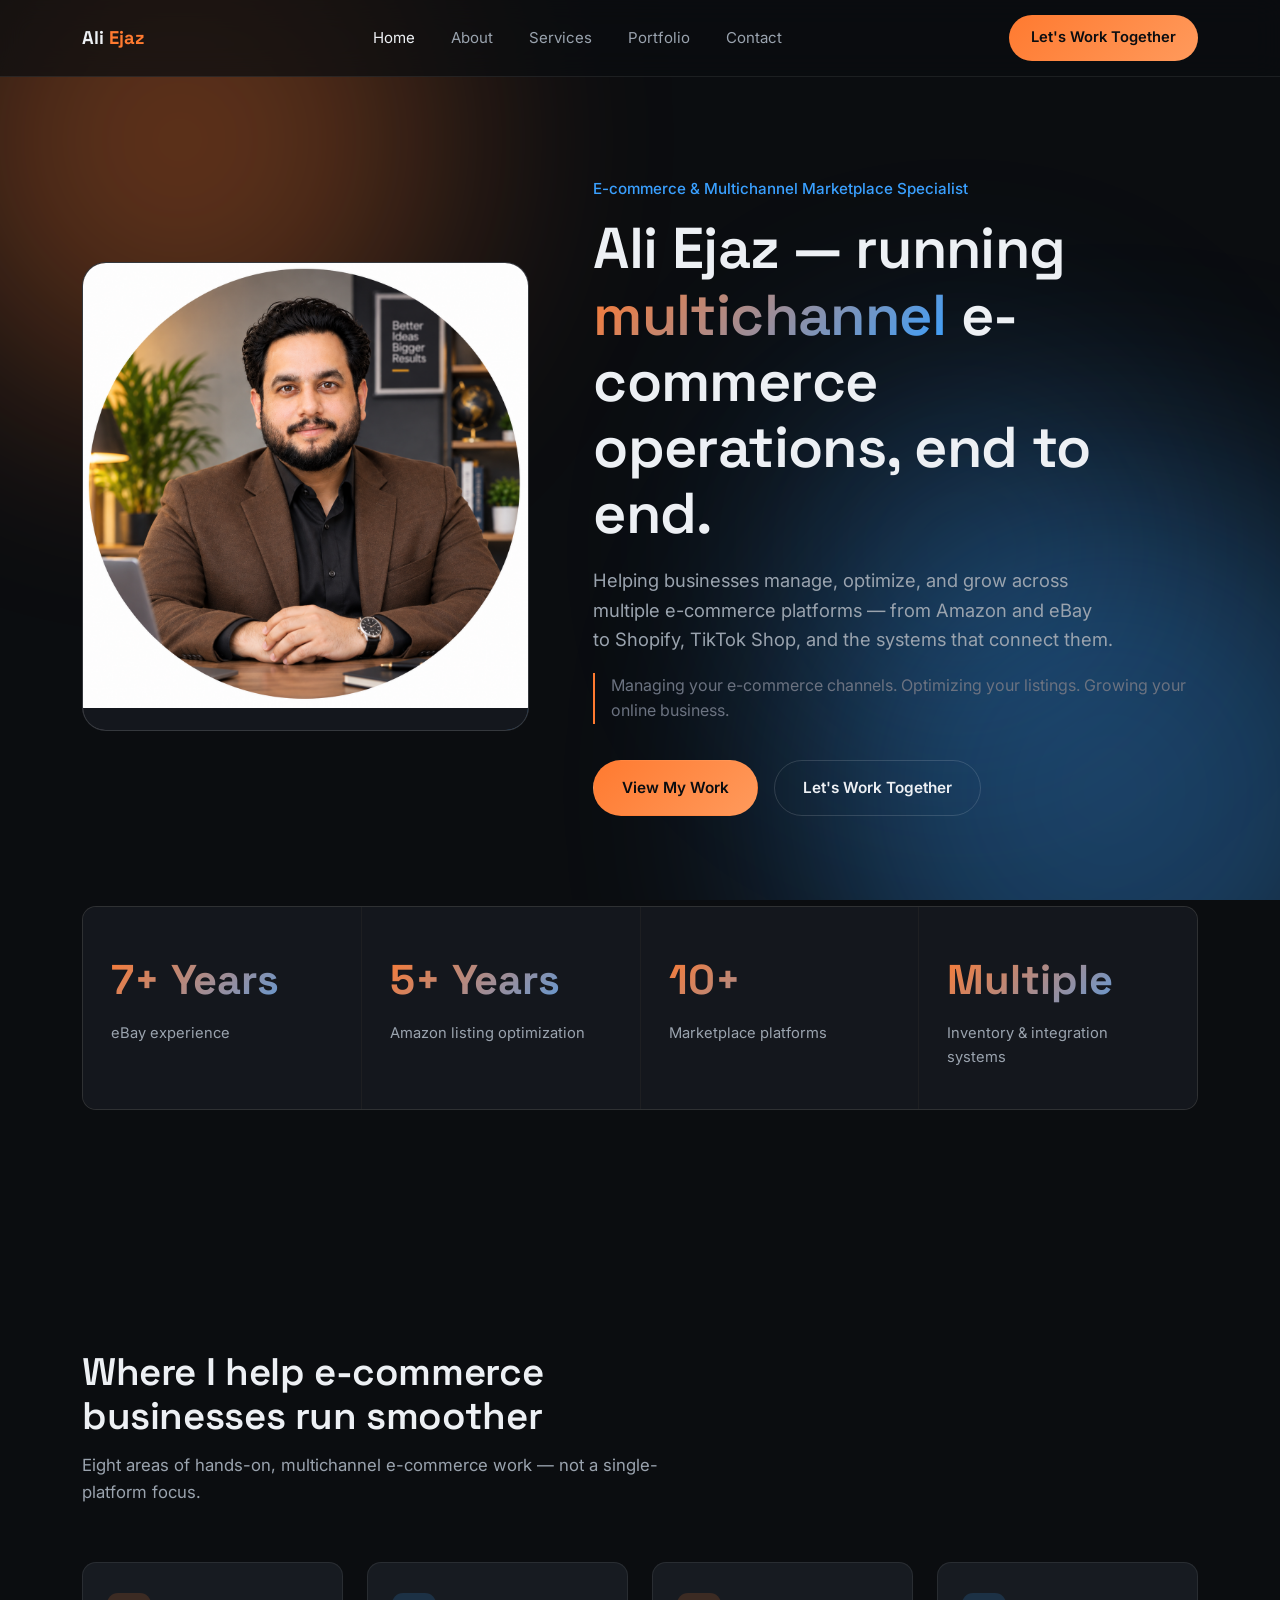
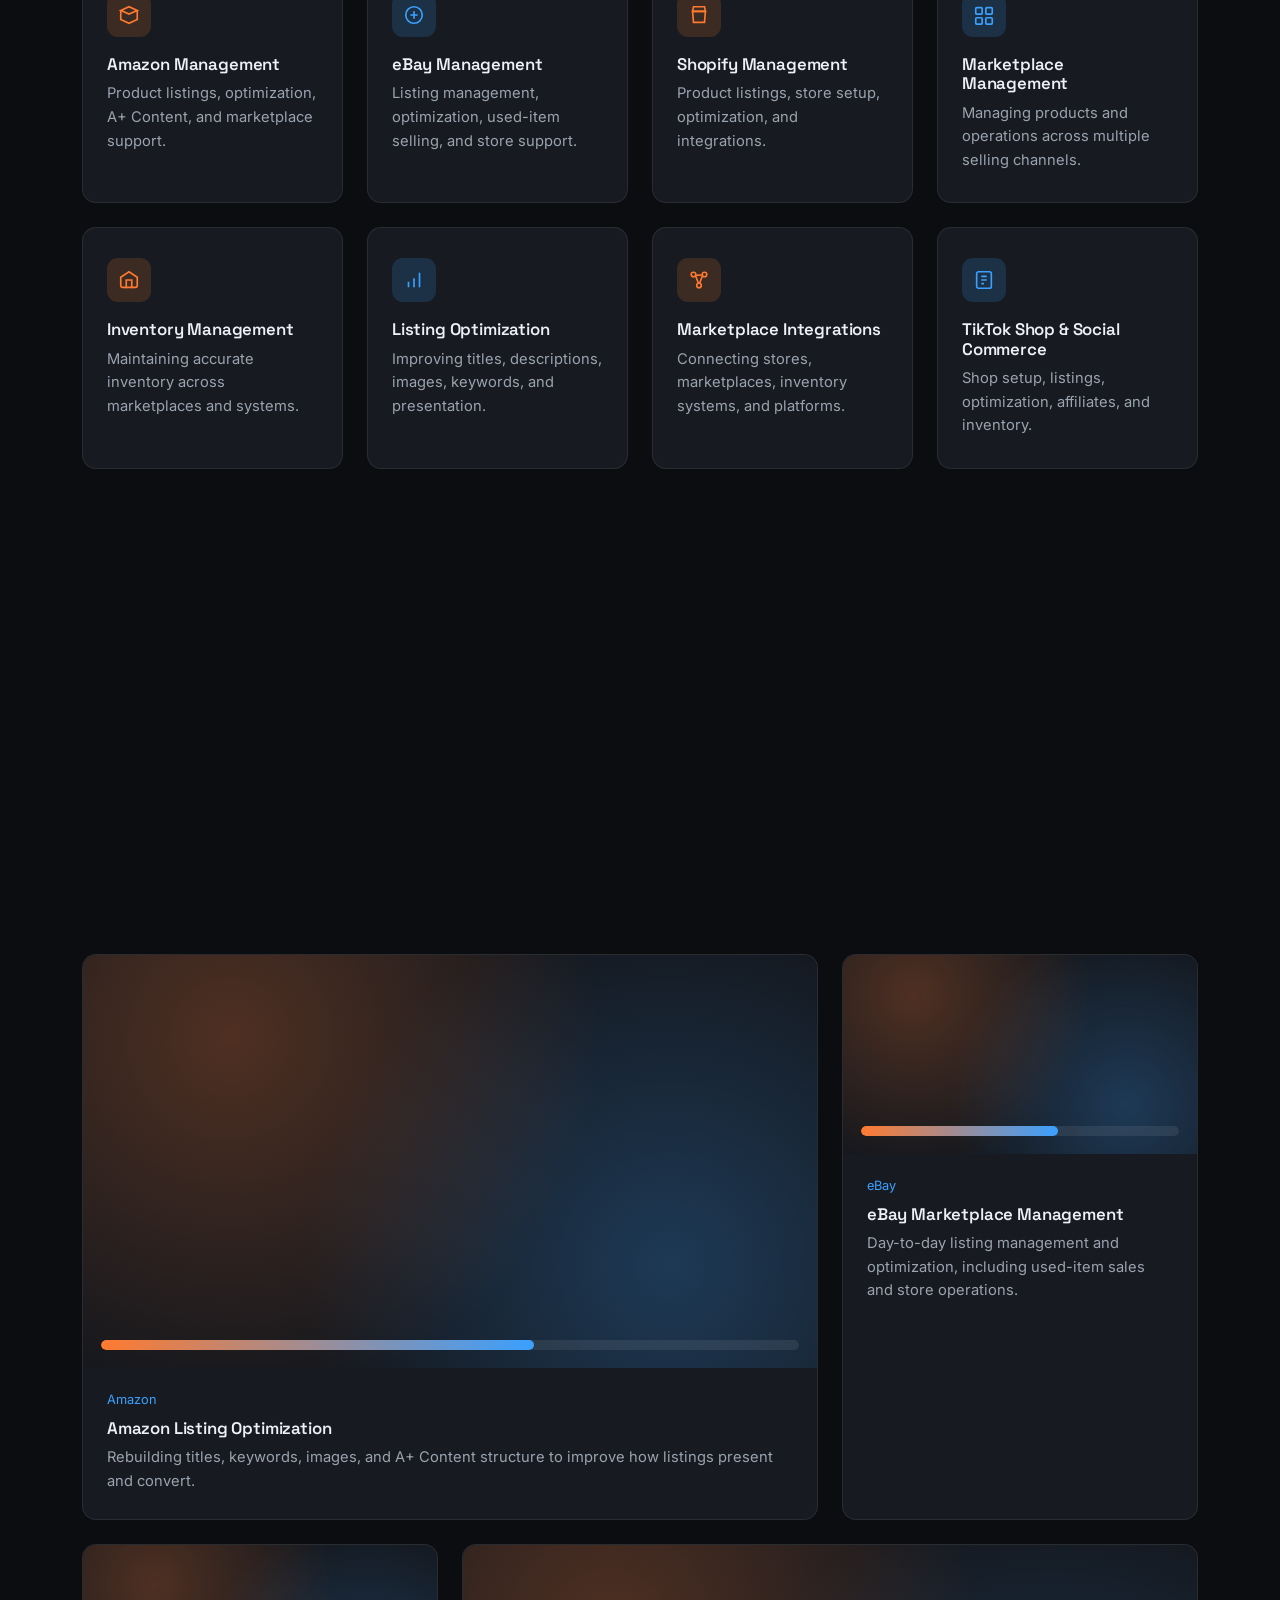
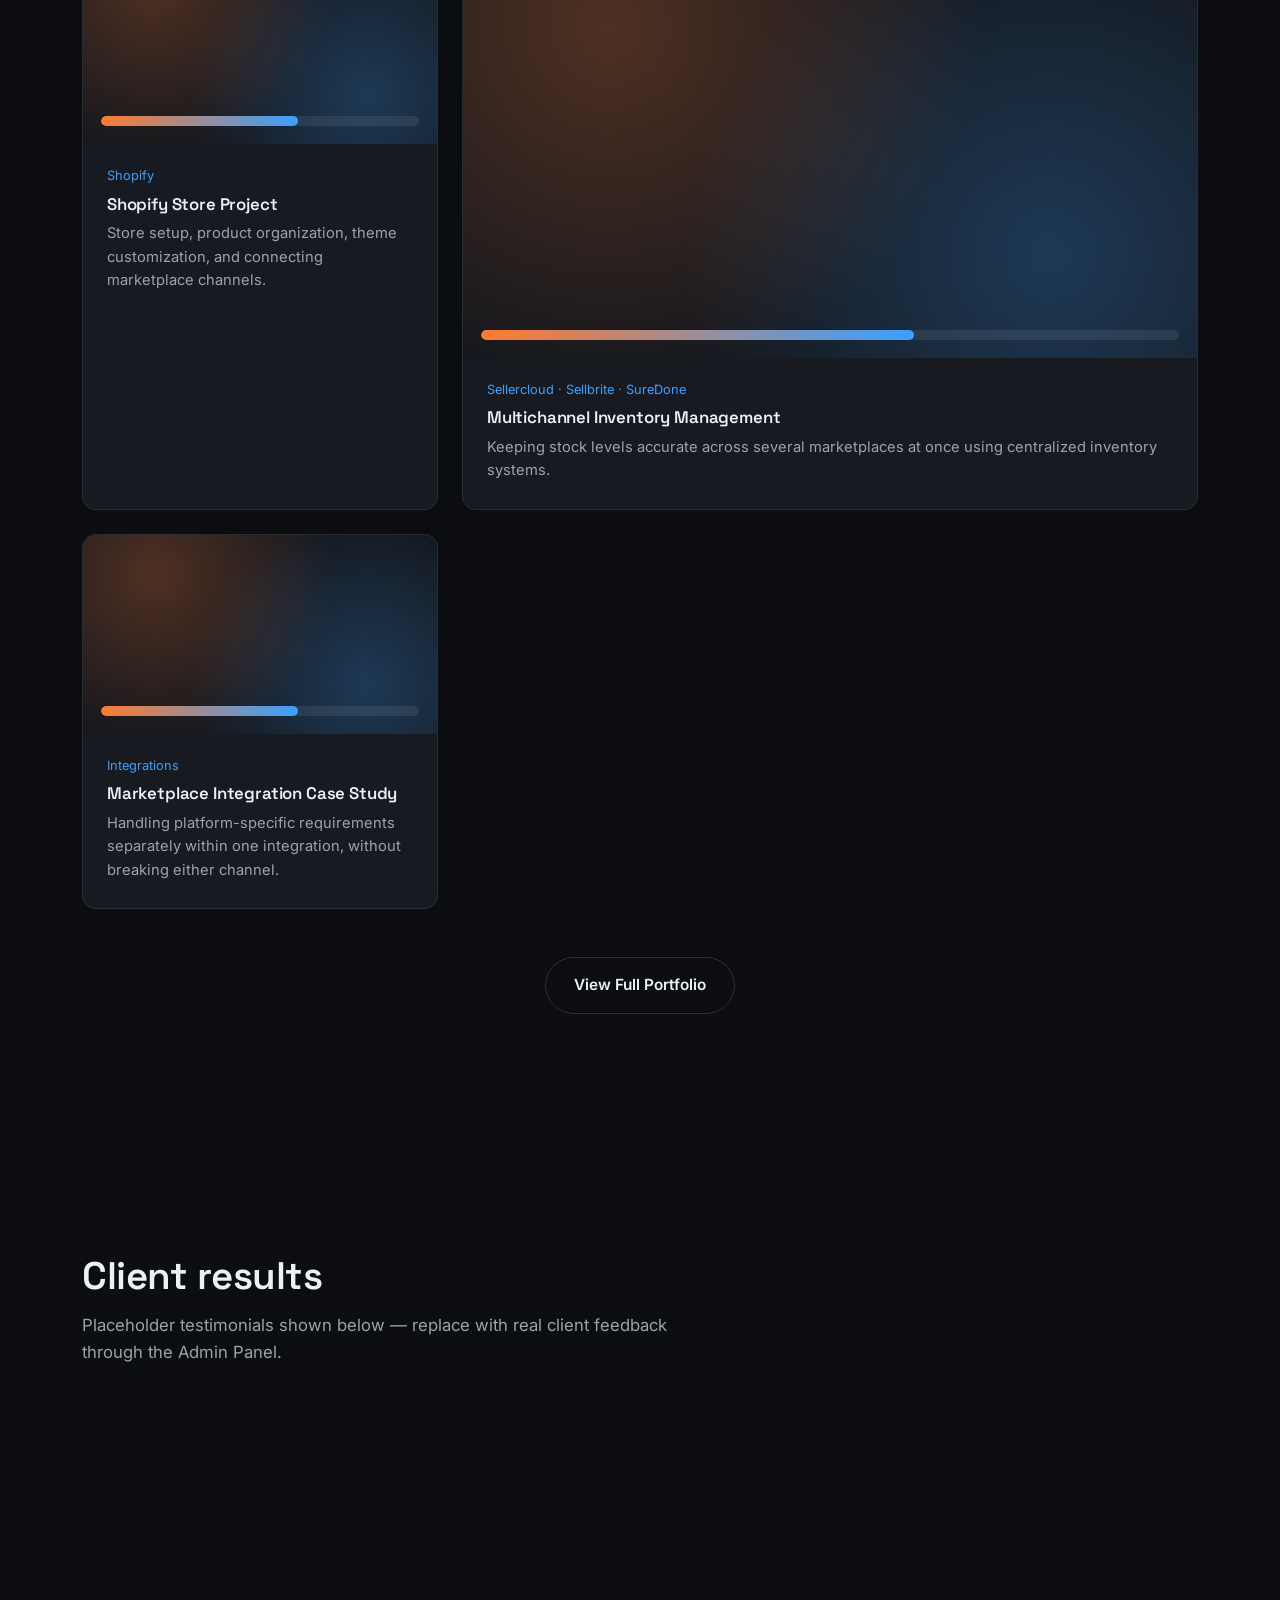
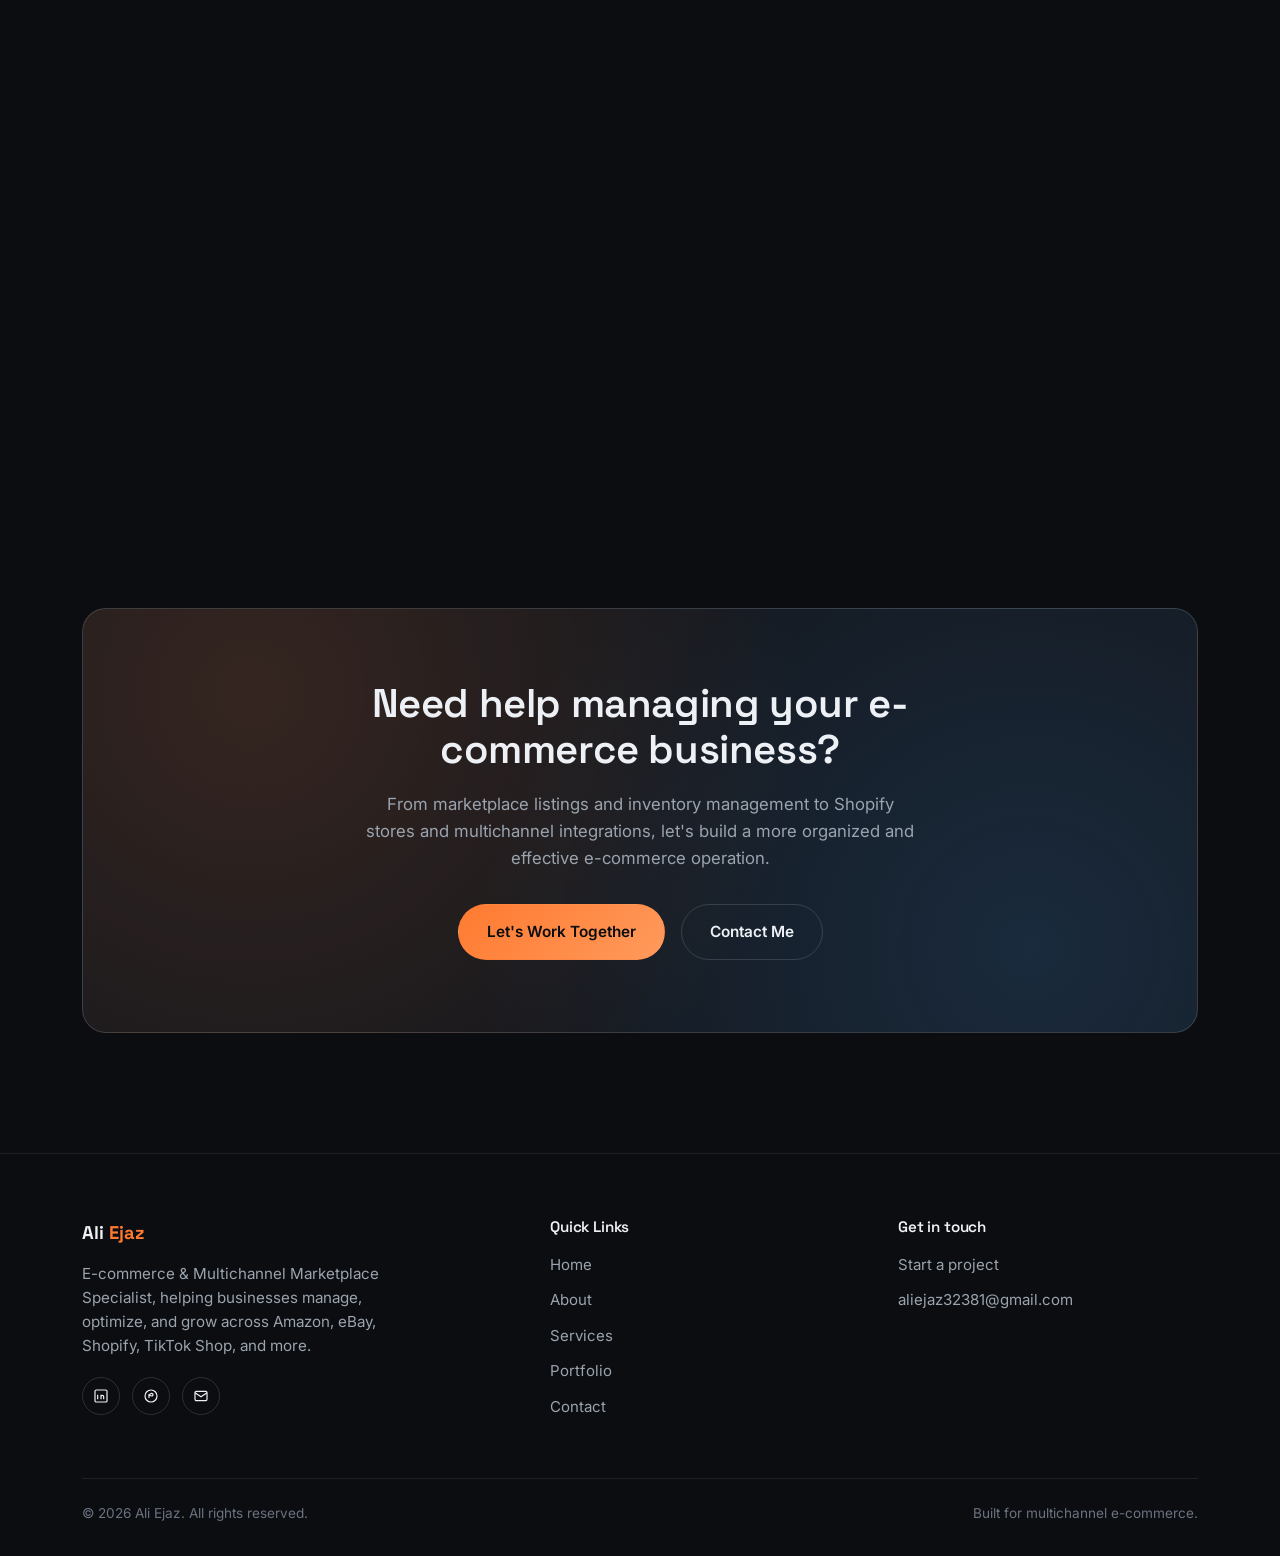
==== index.html @ 9b2c73fb "Update index.html" ====
<!DOCTYPE html>
<html lang="en">
<head>
<meta charset="UTF-8">
<meta name="viewport" content="width=device-width, initial-scale=1">
<title>Ali Ejaz — E-commerce & Multichannel Marketplace Specialist</title>
<meta name="description" content="Ali Ejaz helps businesses manage, optimize, and grow across Amazon, eBay, Walmart, Etsy, Shopify, TikTok Shop, and more.">
<link rel="stylesheet" href="css/style.css">
<link rel="stylesheet" href="css/home.css">
</head>
<body>

<div class="bg-glow"><span class="g1"></span><span class="g2"></span><span class="g3"></span></div>

<header class="nav">
  <div class="wrap">
    <a href="index.html" class="brand">Ali <span>Ejaz</span></a>
    <nav class="nav-links">
      <a href="index.html" class="active">Home</a>
      <a href="about.html">About</a>
      <a href="services.html">Services</a>
      <a href="portfolio.html">Portfolio</a>
      <a href="contact.html">Contact</a>
    </nav>
    <a href="https://www.upwork.com/freelancers/~01ef8930bdfa332eaa?referrer_url_path=%2Fnx%2Fsearch%2Ftalent%2Fdetails%2F~01ef8930bdfa332eaa%2Fprofile" class="nav-cta" target="_blank" rel="noopener">Let's Work Together</a>
  </div>
</header>

<main>

  <!-- ===================== HERO ===================== -->
  <section class="hero">
    <div class="wrap">
      <div class="hero-photo">
        <img src="assets/profile.jpg" alt="Ali Ejaz">
      </div>
      <div class="hero-content">
        <div class="eyebrow">E-commerce & Multichannel Marketplace Specialist</div>
        <h1>Ali Ejaz — running <em>multichannel</em> e-commerce operations, end to end.</h1>
        <p class="lede">Helping businesses manage, optimize, and grow across multiple e-commerce platforms — from Amazon and eBay to Shopify, TikTok Shop, and the systems that connect them.</p>
        <p class="tagline">Managing your e-commerce channels. Optimizing your listings. Growing your online business.</p>
        <div class="hero-actions">
          <a href="portfolio.html" class="btn btn-primary">View My Work</a>
          <a href="https://www.upwork.com/freelancers/~01ef8930bdfa332eaa?referrer_url_path=%2Fnx%2Fsearch%2Ftalent%2Fdetails%2F~01ef8930bdfa332eaa%2Fprofile" class="btn btn-secondary" target="_blank" rel="noopener">Let's Work Together</a>
        </div>
      </div>
    </div>
  </section>

  <!-- ===================== STATS ===================== -->
  <section class="stats-section">
    <div class="wrap">
      <div class="stats-grid reveal">
        <div class="stat-card">
          <div class="stat-num"><span data-count="7" data-suffix="+">0</span> Years</div>
          <div class="stat-label">eBay experience</div>
        </div>
        <div class="stat-card">
          <div class="stat-num"><span data-count="5" data-suffix="+">0</span> Years</div>
          <div class="stat-label">Amazon listing optimization</div>
        </div>
        <div class="stat-card">
          <div class="stat-num"><span data-count="10" data-suffix="+">0</span></div>
          <div class="stat-label">Marketplace platforms</div>
        </div>
        <div class="stat-card">
          <div class="stat-num">Multiple</div>
          <div class="stat-label">Inventory & integration systems</div>
        </div>
      </div>
    </div>
  </section>

  <!-- ===================== SERVICES PREVIEW ===================== -->
  <section id="services">
    <div class="wrap">
      <div class="section-head reveal">
        <h2>Where I help e-commerce businesses run smoother</h2>
        <p>Eight areas of hands-on, multichannel e-commerce work — not a single-platform focus.</p>
      </div>
      <div class="services-grid reveal-stagger">

        <div class="service-card">
          <div class="service-icon">
            <svg width="22" height="22" viewBox="0 0 24 24" fill="none" stroke="currentColor" stroke-width="1.8"><path d="M3 7l9-4 9 4-9 4-9-4z"/><path d="M3 7v10l9 4 9-4V7"/></svg>
          </div>
          <h3>Amazon Management</h3>
          <p>Product listings, optimization, A+ Content, and marketplace support.</p>
        </div>

        <div class="service-card">
          <div class="service-icon">
            <svg width="22" height="22" viewBox="0 0 24 24" fill="none" stroke="currentColor" stroke-width="1.8"><circle cx="12" cy="12" r="9"/><path d="M8 12h8M12 8v8"/></svg>
          </div>
          <h3>eBay Management</h3>
          <p>Listing management, optimization, used-item selling, and store support.</p>
        </div>

        <div class="service-card">
          <div class="service-icon">
            <svg width="22" height="22" viewBox="0 0 24 24" fill="none" stroke="currentColor" stroke-width="1.8"><path d="M6 3h12l1 5H5l1-5z"/><path d="M5 8h14l-1 12H6L5 8z"/></svg>
          </div>
          <h3>Shopify Management</h3>
          <p>Product listings, store setup, optimization, and integrations.</p>
        </div>

        <div class="service-card">
          <div class="service-icon">
            <svg width="22" height="22" viewBox="0 0 24 24" fill="none" stroke="currentColor" stroke-width="1.8"><rect x="3" y="4" width="7" height="7" rx="1"/><rect x="14" y="4" width="7" height="7" rx="1"/><rect x="3" y="15" width="7" height="7" rx="1"/><rect x="14" y="15" width="7" height="7" rx="1"/></svg>
          </div>
          <h3>Marketplace Management</h3>
          <p>Managing products and operations across multiple selling channels.</p>
        </div>

        <div class="service-card">
          <div class="service-icon">
            <svg width="22" height="22" viewBox="0 0 24 24" fill="none" stroke="currentColor" stroke-width="1.8"><path d="M3 9l9-6 9 6v9a2 2 0 01-2 2H5a2 2 0 01-2-2V9z"/><path d="M9 21V12h6v9"/></svg>
          </div>
          <h3>Inventory Management</h3>
          <p>Maintaining accurate inventory across marketplaces and systems.</p>
        </div>

        <div class="service-card">
          <div class="service-icon">
            <svg width="22" height="22" viewBox="0 0 24 24" fill="none" stroke="currentColor" stroke-width="1.8"><path d="M12 20V10M18 20V4M6 20v-6"/></svg>
          </div>
          <h3>Listing Optimization</h3>
          <p>Improving titles, descriptions, images, keywords, and presentation.</p>
        </div>

        <div class="service-card">
          <div class="service-icon">
            <svg width="22" height="22" viewBox="0 0 24 24" fill="none" stroke="currentColor" stroke-width="1.8"><circle cx="6" cy="6" r="2.5"/><circle cx="18" cy="6" r="2.5"/><circle cx="12" cy="18" r="2.5"/><path d="M8 7l7-.5M8.5 8l3 8M15.5 8l-3 8"/></svg>
          </div>
          <h3>Marketplace Integrations</h3>
          <p>Connecting stores, marketplaces, inventory systems, and platforms.</p>
        </div>

        <div class="service-card">
          <div class="service-icon">
            <svg width="22" height="22" viewBox="0 0 24 24" fill="none" stroke="currentColor" stroke-width="1.8"><rect x="4" y="3" width="16" height="18" rx="2"/><path d="M9 8h6M9 12h6M9 16h3"/></svg>
          </div>
          <h3>TikTok Shop & Social Commerce</h3>
          <p>Shop setup, listings, optimization, affiliates, and inventory.</p>
        </div>

      </div>
      <div class="section-foot reveal">
        <a href="services.html" class="btn btn-secondary">View All Services</a>
      </div>
    </div>
  </section>

  <!-- ===================== FEATURED WORK ===================== -->
  <section id="work">
    <div class="wrap">
      <div class="section-head reveal">
        <h2>Selected work across channels</h2>
        <p>A look at how listings, stores, inventory, and integrations get built and improved.</p>
      </div>
      <div class="work-grid reveal-stagger">

        <div class="work-card">
          <div class="work-visual"><div class="mock-bar"></div></div>
          <div class="work-body">
            <span class="work-tag">Amazon</span>
            <h3>Amazon Listing Optimization</h3>
            <p>Rebuilding titles, keywords, images, and A+ Content structure to improve how listings present and convert.</p>
          </div>
        </div>

        <div class="work-card">
          <div class="work-visual"><div class="mock-bar"></div></div>
          <div class="work-body">
            <span class="work-tag">eBay</span>
            <h3>eBay Marketplace Management</h3>
            <p>Day-to-day listing management and optimization, including used-item sales and store operations.</p>
          </div>
        </div>

        <div class="work-card">
          <div class="work-visual"><div class="mock-bar"></div></div>
          <div class="work-body">
            <span class="work-tag">Shopify</span>
            <h3>Shopify Store Project</h3>
            <p>Store setup, product organization, theme customization, and connecting marketplace channels.</p>
          </div>
        </div>

        <div class="work-card">
          <div class="work-visual"><div class="mock-bar"></div></div>
          <div class="work-body">
            <span class="work-tag">Sellercloud · Sellbrite · SureDone</span>
            <h3>Multichannel Inventory Management</h3>
            <p>Keeping stock levels accurate across several marketplaces at once using centralized inventory systems.</p>
          </div>
        </div>

        <div class="work-card">
          <div class="work-visual"><div class="mock-bar"></div></div>
          <div class="work-body">
            <span class="work-tag">Integrations</span>
            <h3>Marketplace Integration Case Study</h3>
            <p>Handling platform-specific requirements separately within one integration, without breaking either channel.</p>
          </div>
        </div>

      </div>
      <div class="section-foot reveal">
        <a href="portfolio.html" class="btn btn-secondary">View Full Portfolio</a>
      </div>
    </div>
  </section>

  <!-- ===================== TESTIMONIALS ===================== -->
  <section id="results">
    <div class="wrap">
      <div class="section-head reveal">
        <h2>Client results</h2>
        <p>Placeholder testimonials shown below — replace with real client feedback through the Admin Panel.</p>
      </div>
      <div class="testi-track reveal-stagger">

        <div class="testi-card">
          <span class="testi-flag">Placeholder testimonial</span>
          <p class="testi-quote">"Ali reorganized our Amazon listings and the difference in how they read was immediate. Clear communication throughout."</p>
          <div class="testi-person">
            <div class="testi-avatar">C1</div>
            <div><div class="name">Client Name</div><div class="role">Company / Business</div></div>
          </div>
        </div>

        <div class="testi-card">
          <span class="testi-flag">Placeholder testimonial</span>
          <p class="testi-quote">"We needed our Shopify store connected to two marketplaces without inventory conflicts — that's exactly what we got."</p>
          <div class="testi-person">
            <div class="testi-avatar">C2</div>
            <div><div class="name">Client Name</div><div class="role">Company / Business</div></div>
          </div>
        </div>

        <div class="testi-card">
          <span class="testi-flag">Placeholder testimonial</span>
          <p class="testi-quote">"Reliable, organized, and easy to hand off ongoing marketplace management to. Exactly what a growing store needs."</p>
          <div class="testi-person">
            <div class="testi-avatar">C3</div>
            <div><div class="name">Client Name</div><div class="role">Company / Business</div></div>
          </div>
        </div>

      </div>
    </div>
  </section>

  <!-- ===================== PLATFORMS MARQUEE ===================== -->
  <section class="marquee-section">
    <div class="wrap">
      <div class="section-head reveal" style="margin-bottom:36px;">
        <h2>Platforms & tools</h2>
      </div>
    </div>
    <div class="marquee-wrap reveal">
      <div class="marquee-track">
        <span>Amazon</span><span>eBay</span><span>Walmart</span><span>Etsy</span><span>Shopify</span>
        <span>TikTok Shop</span><span>Google Merchant</span><span>Wayfair</span><span>Best Buy</span>
        <span>Overstock</span><span>Sellercloud</span><span>Sellbrite</span><span>SellChamp</span>
        <span>SureDone</span><span>LitCommerce</span>
        <span>Amazon</span><span>eBay</span><span>Walmart</span><span>Etsy</span><span>Shopify</span>
        <span>TikTok Shop</span><span>Google Merchant</span><span>Wayfair</span><span>Best Buy</span>
        <span>Overstock</span><span>Sellercloud</span><span>Sellbrite</span><span>SellChamp</span>
        <span>SureDone</span><span>LitCommerce</span>
      </div>
    </div>
  </section>

  <!-- ===================== CLOSING CTA ===================== -->
  <section id="contact-cta">
    <div class="wrap">
      <div class="closing-cta reveal">
        <h2>Need help managing your e-commerce business?</h2>
        <p>From marketplace listings and inventory management to Shopify stores and multichannel integrations, let's build a more organized and effective e-commerce operation.</p>
        <div class="closing-actions">
          <a href="https://www.upwork.com/freelancers/~01ef8930bdfa332eaa?referrer_url_path=%2Fnx%2Fsearch%2Ftalent%2Fdetails%2F~01ef8930bdfa332eaa%2Fprofile" class="btn btn-primary" target="_blank" rel="noopener">Let's Work Together</a>
          <a href="mailto:aliejaz32381@gmail.com" class="btn btn-secondary">Contact Me</a>
        </div>
      </div>
    </div>
  </section>

</main>

<footer class="site-footer">
  <div class="wrap">
    <div class="footer-grid">
      <div>
        <a href="index.html" class="brand">Ali <span>Ejaz</span></a>
        <p class="footer-desc">E-commerce & Multichannel Marketplace Specialist, helping businesses manage, optimize, and grow across Amazon, eBay, Shopify, TikTok Shop, and more.</p>
        <div class="social-row">
          <a href="https://www.linkedin.com/in/ali-ejaz-67152a319/" target="_blank" rel="noopener" aria-label="LinkedIn"><svg width="16" height="16" viewBox="0 0 24 24" fill="none" stroke="currentColor" stroke-width="1.8"><rect x="3" y="3" width="18" height="18" rx="2"/><path d="M7 10v7M7 7v.01M12 17v-4a2 2 0 012-2v0a2 2 0 012 2v4M12 17v-7"/></svg></a>
          <a href="https://www.upwork.com/freelancers/~01ef8930bdfa332eaa?referrer_url_path=%2Fnx%2Fsearch%2Ftalent%2Fdetails%2F~01ef8930bdfa332eaa%2Fprofile" target="_blank" rel="noopener" aria-label="Upwork"><svg width="16" height="16" viewBox="0 0 24 24" fill="none" stroke="currentColor" stroke-width="1.8"><circle cx="12" cy="12" r="9"/><path d="M9 15V9M9 9c1 2 2.5 3 4 3s2-1 2-2-1-2-2-2-1.5.5-2 1.5"/></svg></a>
          <a href="mailto:aliejaz32381@gmail.com" aria-label="Email"><svg width="16" height="16" viewBox="0 0 24 24" fill="none" stroke="currentColor" stroke-width="1.8"><rect x="3" y="5" width="18" height="14" rx="2"/><path d="M3 7l9 6 9-6"/></svg></a>
        </div>
      </div>
      <div class="footer-col">
        <h4>Quick Links</h4>
        <ul>
          <li><a href="index.html">Home</a></li>
          <li><a href="about.html">About</a></li>
          <li><a href="services.html">Services</a></li>
          <li><a href="portfolio.html">Portfolio</a></li>
          <li><a href="contact.html">Contact</a></li>
        </ul>
      </div>
      <div class="footer-col">
        <h4>Get in touch</h4>
        <ul>
          <li><a href="contact.html">Start a project</a></li>
          <li><a href="mailto:aliejaz32381@gmail.com">aliejaz32381@gmail.com</a></li>
        </ul>
      </div>
    </div>
    <div class="footer-bottom">
      <span>© 2026 Ali Ejaz. All rights reserved.</span>
      <span>Built for multichannel e-commerce.</span>
    </div>
  </div>
</footer>

<script src="js/main.js"></script>
</body>
</html>
---- css/style.css ----
/* =========================================================
   Ali Ejaz — E-commerce & Multichannel Marketplace Specialist
   Site-wide design system. Reused by every page of the site.
   ========================================================= */

@import url('https://fonts.googleapis.com/css2?family=Space+Grotesk:wght@500;600;700&family=Inter:wght@400;500;600&display=swap');

:root{
  /* --- color tokens --- */
  --bg:            #0b0d10;
  --bg-elevated:   #14171d;
  --bg-card:       #171b21;
  --line:          rgba(255,255,255,.08);
  --line-strong:   rgba(255,255,255,.14);
  --text:          #edf0f4;
  --text-dim:      #9aa3ae;
  --text-faint:    #6b7280;
  --orange:        #ff7a30;
  --orange-soft:   rgba(255,122,48,.16);
  --blue:          #3aa0ff;
  --blue-soft:     rgba(58,160,255,.16);

  /* --- type --- */
  --font-head: 'Space Grotesk', sans-serif;
  --font-body: 'Inter', sans-serif;

  /* --- layout --- */
  --maxw: 1180px;
  --gap: 24px;
  --radius: 14px;
}

*{ box-sizing:border-box; }
html{ scroll-behavior:smooth; }
body{
  margin:0;
  background:var(--bg);
  color:var(--text);
  font-family:var(--font-body);
  font-size:16px;
  line-height:1.6;
  -webkit-font-smoothing:antialiased;
  overflow-x:hidden;
}

h1,h2,h3,h4{
  font-family:var(--font-head);
  font-weight:600;
  line-height:1.15;
  margin:0;
  letter-spacing:-.01em;
}

p{ margin:0; color:var(--text-dim); }
a{ color:inherit; text-decoration:none; }
img{ max-width:100%; display:block; }
ul{ list-style:none; margin:0; padding:0; }

.wrap{
  max-width:var(--maxw);
  margin:0 auto;
  padding:0 32px;
}

section{ position:relative; padding:120px 0; }

/* --- ambient background: slow drifting glow, no lines/scans --- */
.bg-glow{
  position:fixed;
  inset:0;
  z-index:0;
  pointer-events:none;
  overflow:hidden;
}
.bg-glow span{
  position:absolute;
  border-radius:50%;
  filter:blur(120px);
  opacity:.35;
  will-change:transform;
}
.bg-glow .g1{
  width:520px; height:520px;
  background:var(--orange);
  top:-120px; left:-80px;
  animation:driftA 26s ease-in-out infinite;
}
.bg-glow .g2{
  width:620px; height:620px;
  background:var(--blue);
  bottom:-200px; right:-140px;
  animation:driftB 32s ease-in-out infinite;
}
.bg-glow .g3{
  width:380px; height:380px;
  background:var(--blue);
  top:40%; left:60%;
  opacity:.18;
  animation:driftC 38s ease-in-out infinite;
}
@keyframes driftA{
  0%,100%{ transform:translate(0,0) scale(1); }
  50%{ transform:translate(60px,80px) scale(1.12); }
}
@keyframes driftB{
  0%,100%{ transform:translate(0,0) scale(1); }
  50%{ transform:translate(-70px,-50px) scale(1.08); }
}
@keyframes driftC{
  0%,100%{ transform:translate(0,0) scale(1); opacity:.18; }
  50%{ transform:translate(-40px,40px) scale(1.2); opacity:.28; }
}

main, header, footer{ position:relative; z-index:1; }

/* --- nav --- */
.nav{
  position:sticky; top:0; z-index:40;
  backdrop-filter:blur(14px);
  background:rgba(11,13,16,.72);
  border-bottom:1px solid var(--line);
}
.nav .wrap{
  display:flex; align-items:center; justify-content:space-between;
  height:76px;
}
.brand{
  font-family:var(--font-head);
  font-weight:700;
  font-size:1.15rem;
}
.brand span{ color:var(--orange); }
.nav-links{ display:flex; gap:36px; }
.nav-links a{
  font-size:.94rem;
  color:var(--text-dim);
  transition:color .25s ease;
}
.nav-links a:hover, .nav-links a.active{ color:var(--text); }
.nav-cta{
  padding:11px 22px;
  border-radius:999px;
  background:linear-gradient(135deg,var(--orange),#ff9a5c);
  color:#0b0d10;
  font-weight:600;
  font-size:.92rem;
}
.nav-toggle{ display:none; }

/* --- buttons --- */
.btn{
  display:inline-flex; align-items:center; gap:10px;
  padding:15px 28px;
  border-radius:999px;
  font-weight:600;
  font-size:.96rem;
  cursor:pointer;
  border:1px solid transparent;
  transition:transform .25s ease, box-shadow .25s ease, border-color .25s ease, background .25s ease;
}
.btn-primary{
  background:linear-gradient(135deg,var(--orange),#ff9a5c);
  color:#0b0d10;
}
.btn-primary:hover{
  transform:translateY(-2px);
  box-shadow:0 10px 30px -8px rgba(255,122,48,.55);
}
.btn-secondary{
  background:transparent;
  border-color:var(--line-strong);
  color:var(--text);
}
.btn-secondary:hover{
  border-color:var(--blue);
  color:var(--blue);
  transform:translateY(-2px);
}

/* --- reveal-on-scroll --- */
.reveal{
  opacity:0;
  transform:translateY(28px);
  transition:opacity .8s cubic-bezier(.22,.61,.36,1), transform .8s cubic-bezier(.22,.61,.36,1);
}
.reveal.in{ opacity:1; transform:none; }
.reveal-stagger.in > *{ opacity:1; transform:none; }
.reveal-stagger > *{
  opacity:0; transform:translateY(20px);
  transition:opacity .7s ease, transform .7s ease;
}
.reveal-stagger > *:nth-child(1){ transition-delay:.05s; }
.reveal-stagger > *:nth-child(2){ transition-delay:.15s; }
.reveal-stagger > *:nth-child(3){ transition-delay:.25s; }
.reveal-stagger > *:nth-child(4){ transition-delay:.35s; }
.reveal-stagger > *:nth-child(5){ transition-delay:.45s; }
.reveal-stagger > *:nth-child(6){ transition-delay:.55s; }
.reveal-stagger > *:nth-child(7){ transition-delay:.65s; }
.reveal-stagger > *:nth-child(8){ transition-delay:.75s; }

@media (prefers-reduced-motion: reduce){
  .reveal, .reveal-stagger > *{ opacity:1 !important; transform:none !important; transition:none !important; }
  .bg-glow span{ animation:none !important; }
  .marquee-track{ animation:none !important; }
}

/* --- section heading --- */
.section-head{ max-width:640px; margin-bottom:56px; }
.section-head h2{ font-size:clamp(1.7rem,3vw,2.4rem); }
.section-head p{ margin-top:14px; font-size:1.05rem; }

/* --- footer --- */
.site-footer{
  border-top:1px solid var(--line);
  padding:64px 0 32px;
}
.footer-grid{
  display:grid;
  grid-template-columns:1.4fr 1fr 1fr;
  gap:48px;
}
.footer-desc{ margin-top:14px; max-width:320px; font-size:.95rem; }
.footer-col h4{ font-size:.95rem; margin-bottom:16px; color:var(--text); }
.footer-col ul li{ margin-bottom:10px; }
.footer-col a{ color:var(--text-dim); font-size:.94rem; transition:color .2s ease; }
.footer-col a:hover{ color:var(--orange); }
.social-row{ display:flex; gap:12px; margin-top:18px; }
.social-row a{
  width:38px; height:38px; border-radius:50%;
  display:flex; align-items:center; justify-content:center;
  border:1px solid var(--line-strong);
  transition:border-color .2s ease, color .2s ease;
}
.social-row a:hover{ border-color:var(--blue); color:var(--blue); }
.footer-bottom{
  margin-top:48px; padding-top:24px;
  border-top:1px solid var(--line);
  font-size:.85rem; color:var(--text-faint);
  display:flex; justify-content:space-between;
}

@media (max-width:860px){
  .nav-links, .nav-cta{ display:none; }
  .footer-grid{ grid-template-columns:1fr; }
  section{ padding:80px 0; }
}

/* --- shared small chip used on services & portfolio cards --- */
.tool-chip{
  font-size:.76rem; color:var(--text-faint);
  border:1px solid var(--line-strong);
  padding:3px 10px; border-radius:999px;
  display:inline-block;
}
---- css/home.css ----
/* ============== HOME PAGE ============== */

/* --- hero --- */
.hero{ padding:100px 0 90px; }
.hero .wrap{
  display:grid;
  grid-template-columns:.85fr 1.15fr;
  gap:64px;
  align-items:center;
}
.hero-photo{
  position:relative;
  aspect-ratio:1/1.05;
  border-radius:24px;
  background:var(--bg-elevated);
  border:1px solid var(--line-strong);
  overflow:hidden;
  opacity:0;
  transform:scale(.94);
  animation:photoIn 1s cubic-bezier(.22,.61,.36,1) .1s forwards;
}
.hero-photo::before{
  content:'';
  position:absolute; inset:-2px;
  border-radius:24px;
  padding:2px;
  background:linear-gradient(135deg,var(--orange),var(--blue));
  -webkit-mask:linear-gradient(#000 0 0) content-box, linear-gradient(#000 0 0);
  -webkit-mask-composite:xor; mask-composite:exclude;
  opacity:.7;
}
.hero-photo .avatar{
  width:100%; height:100%;
  display:flex; align-items:center; justify-content:center;
  font-family:var(--font-head); font-weight:700;
  font-size:5rem;
  background:radial-gradient(circle at 30% 20%, rgba(255,122,48,.22), transparent 60%),
             radial-gradient(circle at 80% 80%, rgba(58,160,255,.22), transparent 55%),
             var(--bg-card);
  color:var(--text);
}
.hero-photo .avatar-tag{
  position:absolute; bottom:16px; left:16px; right:16px;
  font-size:.78rem; color:#ffffff;
  background:rgba(255,126,55,.9);
  border:1px solid var(--line);
  border-radius:10px;
  padding:8px 12px;
  text-align:center;
}
@keyframes photoIn{ to{ opacity:1; transform:scale(1); } }

.hero-content .eyebrow{
  color:var(--blue); font-size:.95rem; font-weight:500;
  opacity:0; transform:translateY(16px);
  animation:lineIn .7s ease .15s forwards;
}
.hero-content h1{
  font-size:clamp(2.4rem,4.6vw,3.6rem);
  margin-top:14px;
  opacity:0; transform:translateY(16px);
  animation:lineIn .7s ease .28s forwards;
}
.hero-content h1 em{
  font-style:normal;
  background:linear-gradient(135deg,var(--orange),var(--blue));
  -webkit-background-clip:text; background-clip:text; color:transparent;
}
.hero-content .lede{
  margin-top:20px; font-size:1.15rem; max-width:520px;
  opacity:0; transform:translateY(16px);
  animation:lineIn .7s ease .4s forwards;
}
.hero-content .tagline{
  margin-top:18px; font-size:1rem; color:var(--text-faint); font-style:normal;
  border-left:2px solid var(--orange); padding-left:16px;
  opacity:0; transform:translateY(16px);
  animation:lineIn .7s ease .52s forwards;
}
.hero-actions{
  margin-top:36px; display:flex; gap:16px; flex-wrap:wrap;
  opacity:0; transform:translateY(16px);
  animation:lineIn .7s ease .64s forwards;
}
@keyframes lineIn{ to{ opacity:1; transform:none; } }

/* --- stats --- */
.stats-section{ padding-top:0; }
.stats-grid{
  display:grid; grid-template-columns:repeat(4,1fr); gap:1px;
  background:var(--line);
  border:1px solid var(--line);
  border-radius:var(--radius);
  overflow:hidden;
}
.stat-card{
  background:var(--bg-elevated);
  padding:40px 28px;
  text-align:left;
}
.stat-num{
  font-family:var(--font-head); font-weight:700;
  font-size:2.6rem;
  background:linear-gradient(135deg,var(--orange),var(--blue));
  -webkit-background-clip:text; background-clip:text; color:transparent;
}
.stat-label{ margin-top:8px; font-size:.92rem; color:var(--text-dim); }

/* --- services --- */
.services-grid{
  display:grid; grid-template-columns:repeat(4,1fr); gap:var(--gap);
}
.service-card{
  background:var(--bg-card);
  border:1px solid var(--line);
  border-radius:var(--radius);
  padding:30px 24px;
  transition:transform .3s ease, border-color .3s ease, box-shadow .3s ease;
}
.service-card:hover{
  transform:translateY(-6px);
  border-color:var(--line-strong);
  box-shadow:0 20px 40px -20px rgba(0,0,0,.5);
}
.service-icon{
  width:44px; height:44px; border-radius:11px;
  display:flex; align-items:center; justify-content:center;
  background:var(--orange-soft);
  color:var(--orange);
  margin-bottom:18px;
}
.service-card:nth-child(even) .service-icon{ background:var(--blue-soft); color:var(--blue); }
.service-card h3{ font-size:1.05rem; margin-bottom:8px; }
.service-card p{ font-size:.92rem; }
.section-foot{ margin-top:48px; text-align:center; }

/* --- featured work --- */
.work-grid{
  display:grid; grid-template-columns:repeat(3,1fr); gap:var(--gap);
}
.work-card{
  grid-column:span 1;
  border-radius:var(--radius);
  border:1px solid var(--line);
  background:var(--bg-card);
  overflow:hidden;
  transition:transform .35s ease, box-shadow .35s ease;
}
.work-card:hover{
  transform:translateY(-8px);
  box-shadow:0 24px 50px -24px rgba(255,122,48,.35);
}
.work-card:nth-child(1),.work-card:nth-child(4){ grid-column:span 2; }
.work-visual{
  aspect-ratio:16/9;
  position:relative;
  background:
    radial-gradient(circle at 20% 20%, rgba(255,122,48,.25), transparent 55%),
    radial-gradient(circle at 80% 75%, rgba(58,160,255,.25), transparent 55%),
    var(--bg-elevated);
  display:flex; align-items:flex-end; padding:18px;
}
.work-visual .mock-bar{
  width:100%; height:10px; border-radius:6px;
  background:rgba(255,255,255,.08);
  position:relative; overflow:hidden;
}
.work-visual .mock-bar::after{
  content:''; position:absolute; inset:0; width:62%;
  background:linear-gradient(90deg,var(--orange),var(--blue));
  border-radius:6px;
}
.work-body{ padding:22px 24px 26px; }
.work-body .work-tag{ font-size:.8rem; color:var(--blue); margin-bottom:8px; display:block; }
.work-body h3{ font-size:1.05rem; margin-bottom:8px; }
.work-body p{ font-size:.92rem; }

/* --- testimonials --- */
.testi-track{
  display:grid; grid-template-columns:repeat(3,1fr); gap:var(--gap);
}
.testi-card{
  background:var(--bg-card);
  border:1px solid var(--line);
  border-radius:var(--radius);
  padding:30px 26px;
}
.testi-flag{
  display:inline-block; font-size:.72rem; letter-spacing:.02em;
  color:var(--text-faint); border:1px solid var(--line-strong);
  padding:4px 10px; border-radius:999px; margin-bottom:16px;
}
.testi-quote{ color:var(--text); font-size:.98rem; line-height:1.65; }
.testi-person{ display:flex; align-items:center; gap:12px; margin-top:22px; }
.testi-avatar{
  width:40px; height:40px; border-radius:50%;
  background:linear-gradient(135deg,var(--orange-soft),var(--blue-soft));
  display:flex; align-items:center; justify-content:center;
  font-size:.8rem; font-weight:600; color:var(--text-dim);
}
.testi-person .name{ font-size:.92rem; color:var(--text); font-weight:500; }
.testi-person .role{ font-size:.82rem; color:var(--text-faint); }

/* --- marquee --- */
.marquee-section{ padding:80px 0; }
.marquee-wrap{
  overflow:hidden;
  -webkit-mask-image:linear-gradient(90deg,transparent,#000 8%,#000 92%,transparent);
  mask-image:linear-gradient(90deg,transparent,#000 8%,#000 92%,transparent);
}
.marquee-track{
  display:flex; gap:56px; white-space:nowrap;
  width:max-content;
  animation:scrollMarquee 34s linear infinite;
}
.marquee-track span{
  font-family:var(--font-head); font-size:1.15rem;
  color:var(--text-faint);
}
@keyframes scrollMarquee{
  from{ transform:translateX(0); }
  to{ transform:translateX(-50%); }
}

/* --- closing cta --- */
.closing-cta{
  border-radius:24px;
  border:1px solid var(--line-strong);
  padding:72px 56px;
  text-align:center;
  background:
    radial-gradient(circle at 15% 20%, rgba(255,122,48,.14), transparent 55%),
    radial-gradient(circle at 85% 80%, rgba(58,160,255,.14), transparent 55%),
    var(--bg-elevated);
}
.closing-cta h2{ font-size:clamp(1.7rem,3.4vw,2.5rem); max-width:640px; margin:0 auto; }
.closing-cta p{ margin:18px auto 0; max-width:560px; font-size:1.05rem; }
.closing-actions{ margin-top:32px; display:flex; gap:16px; justify-content:center; flex-wrap:wrap; }

@media (max-width:980px){
  .hero .wrap{ grid-template-columns:1fr; }
  .hero-photo{ max-width:340px; margin:0 auto; }
  .stats-grid{ grid-template-columns:repeat(2,1fr); }
  .services-grid{ grid-template-columns:repeat(2,1fr); }
  .work-grid{ grid-template-columns:1fr; }
  .work-card:nth-child(1),.work-card:nth-child(4){ grid-column:span 1; }
  .testi-track{ grid-template-columns:1fr; }
}
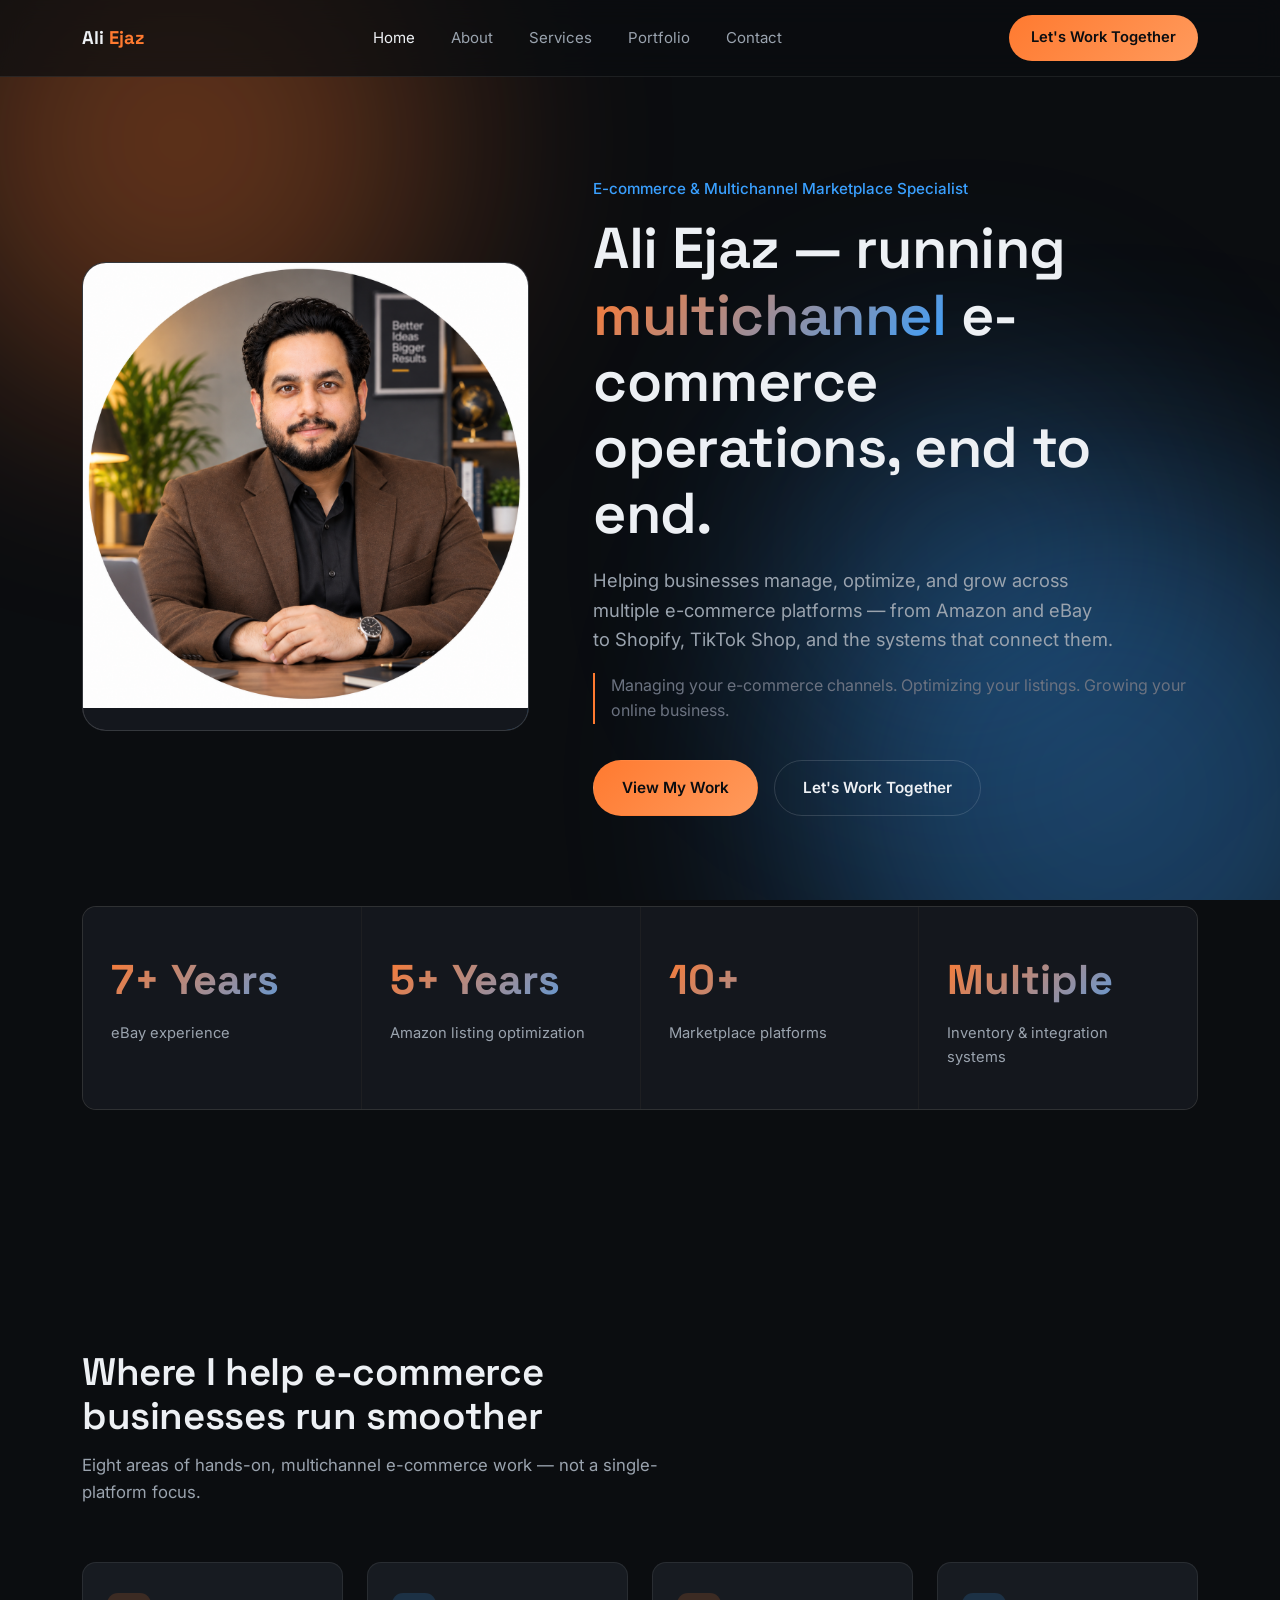
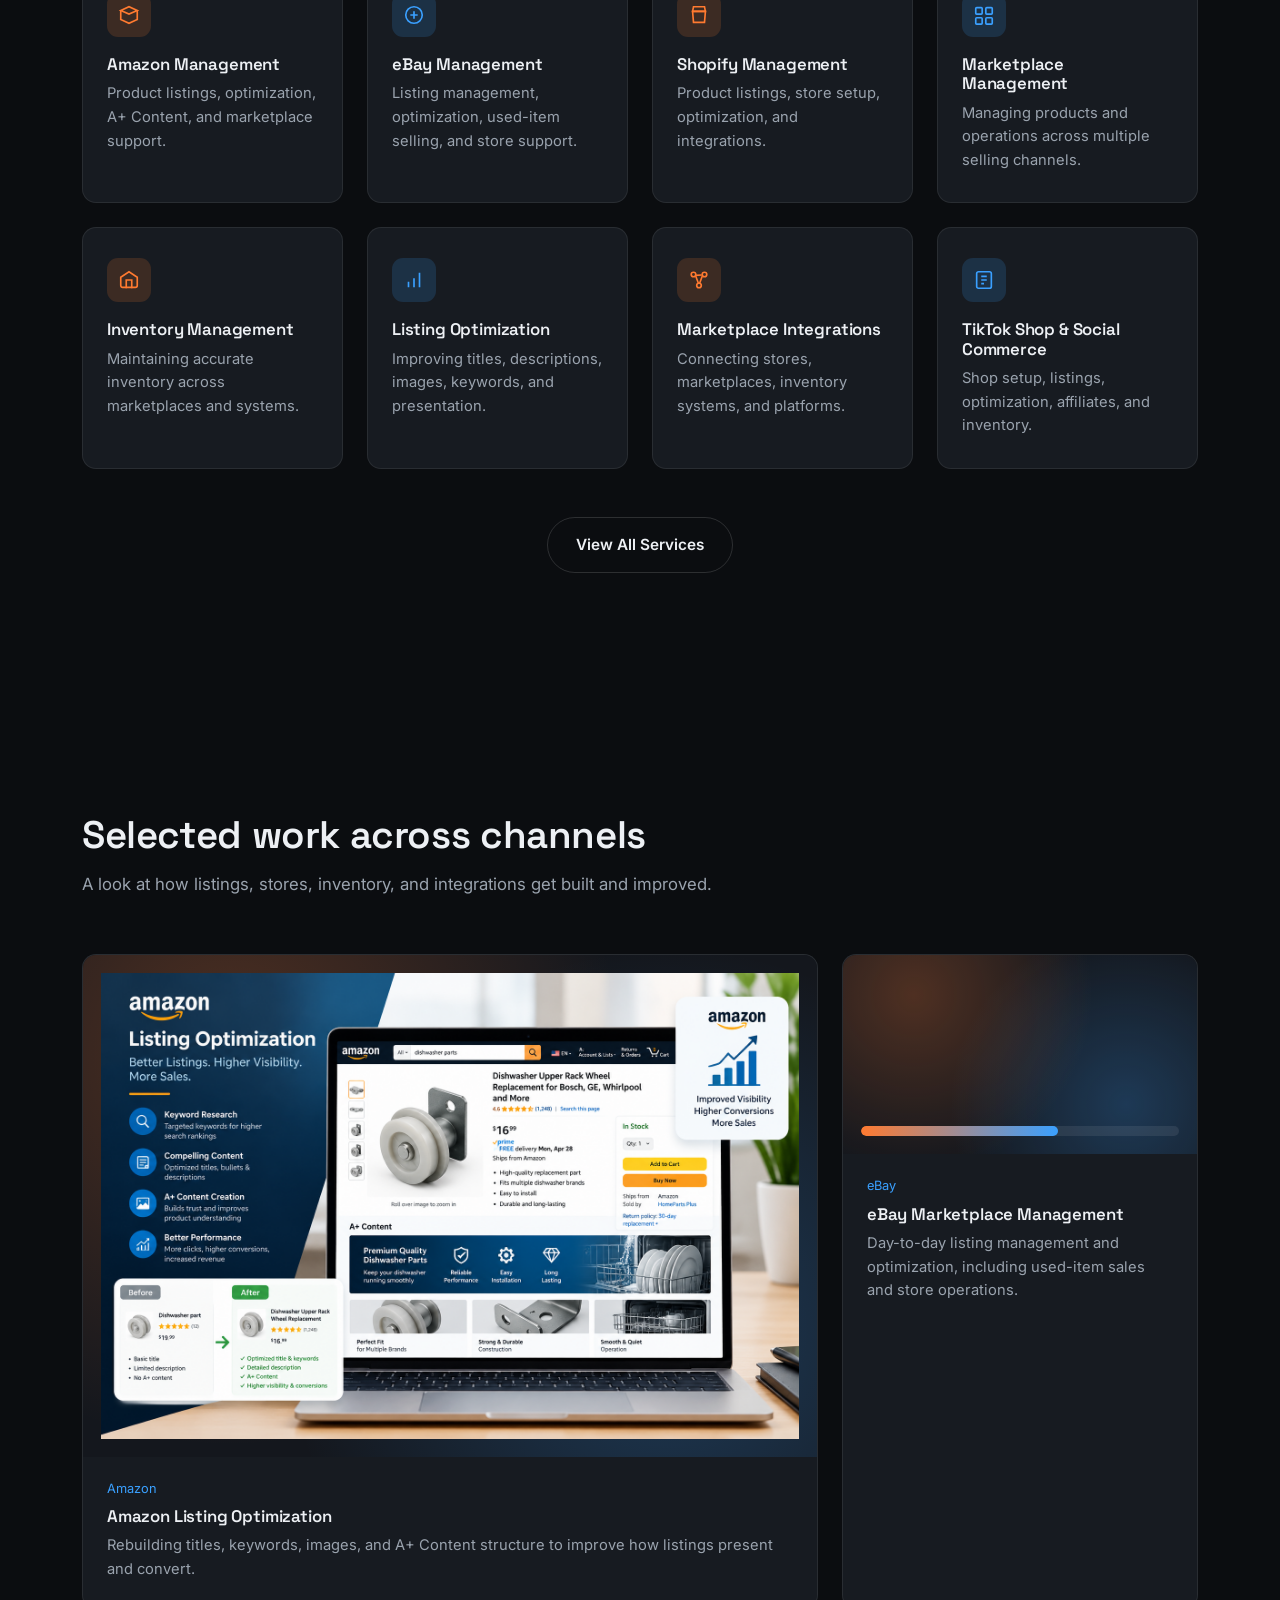
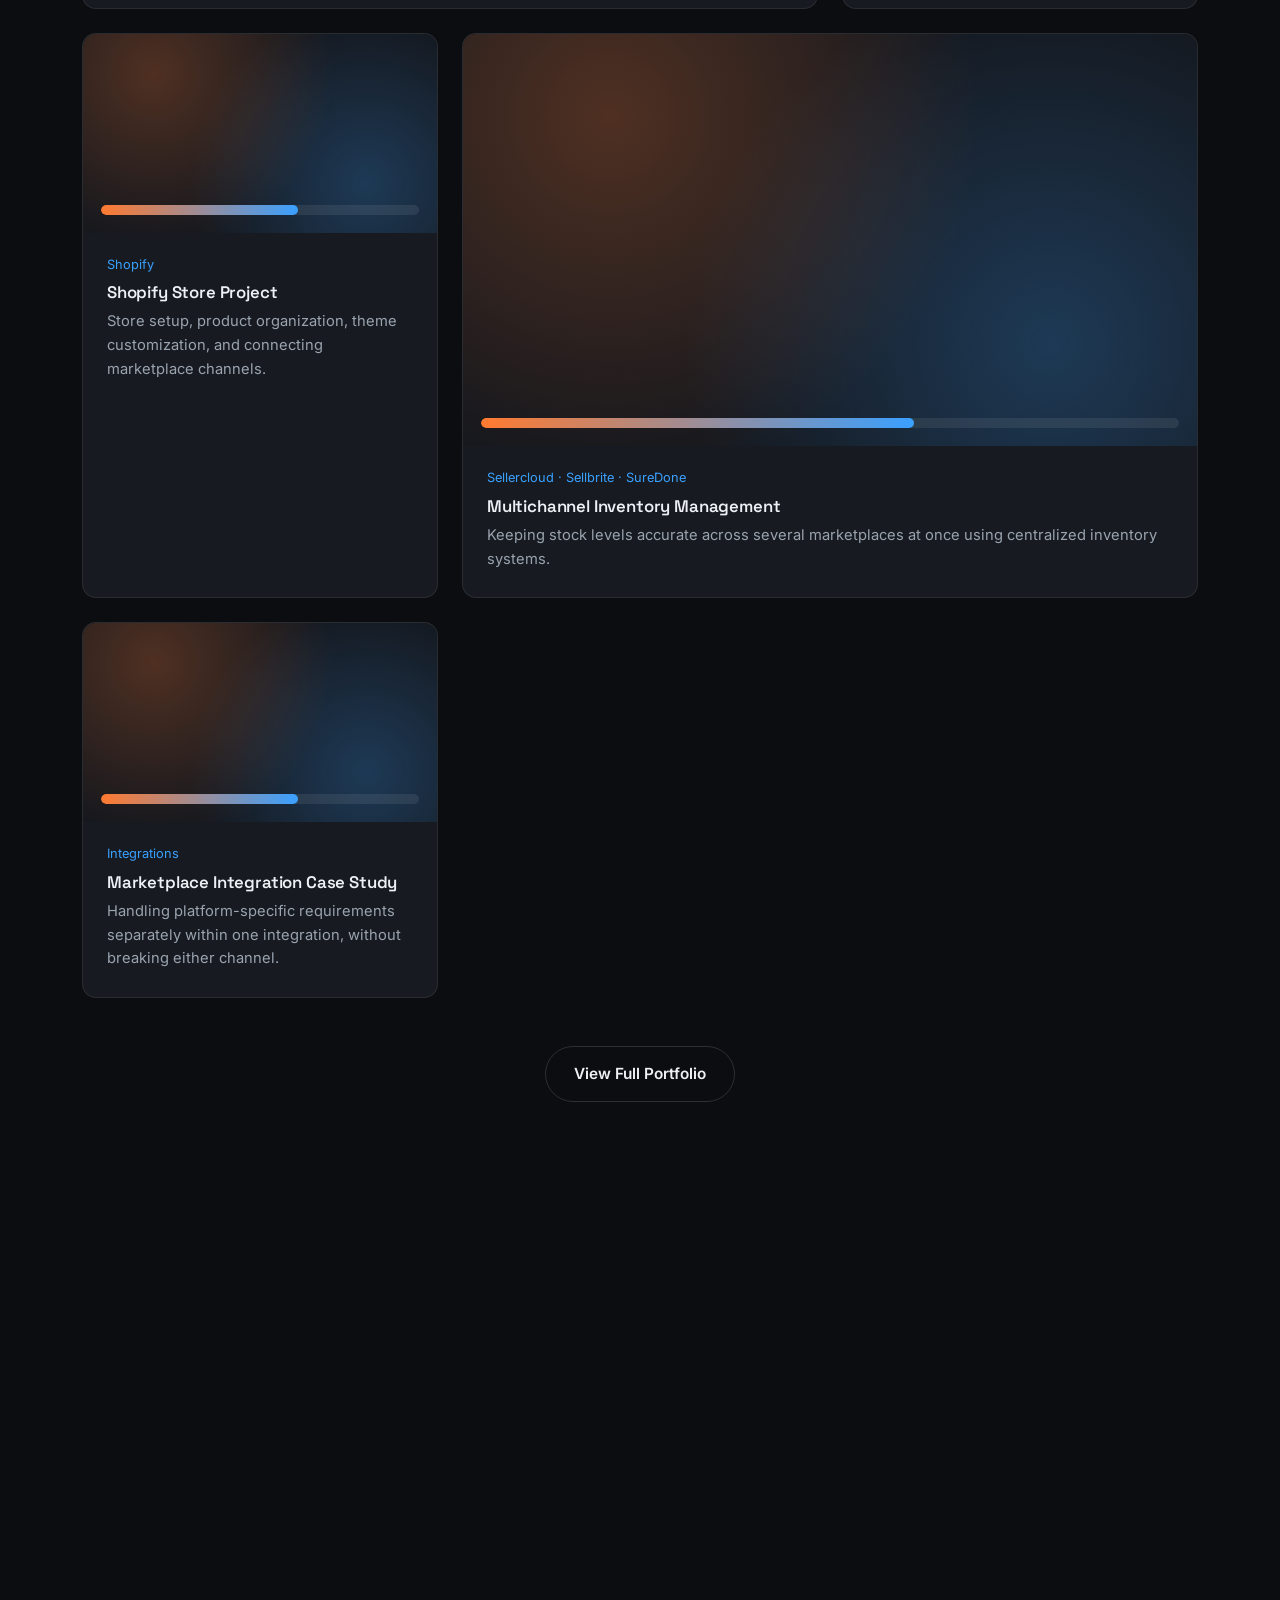
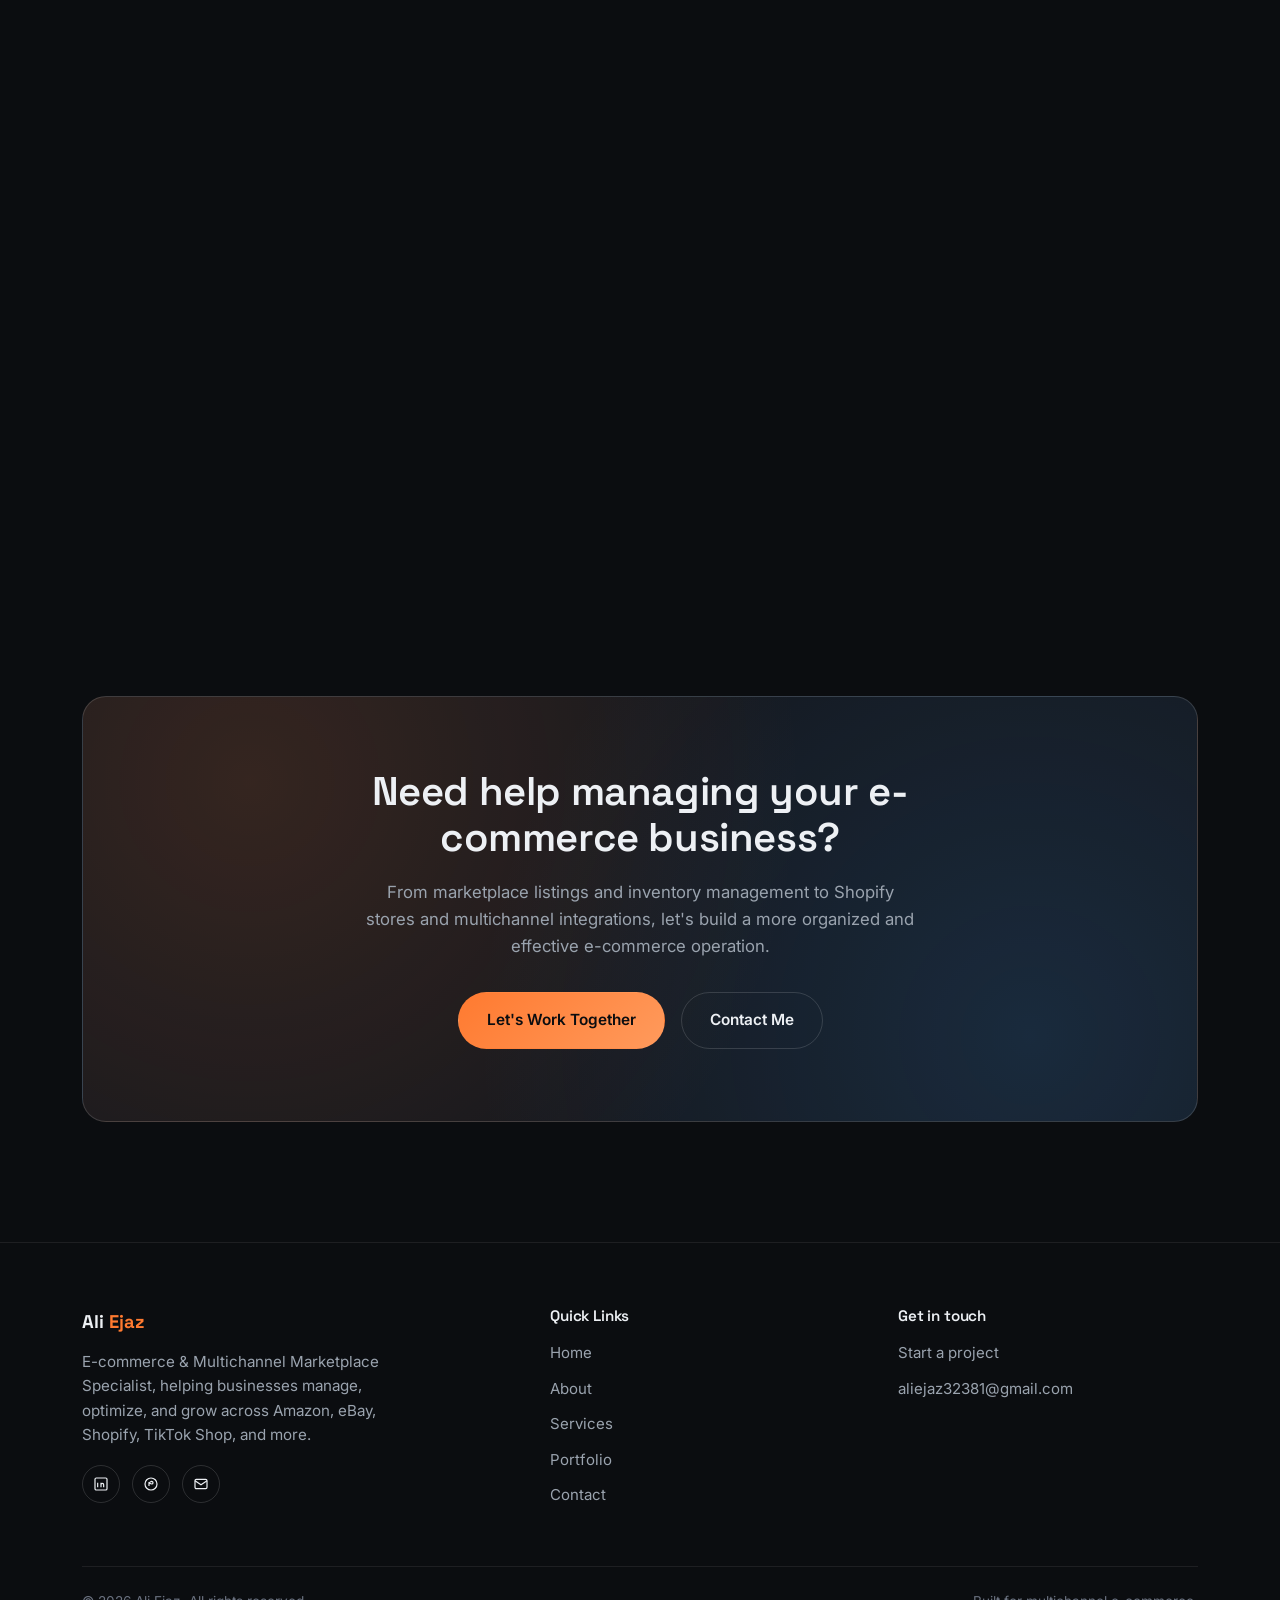
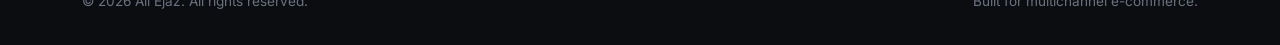
==== commit af9644cf: "update homepage image" ====
--- a/index.html
+++ b/index.html
@@ -161,7 +161,10 @@
       <div class="work-grid reveal-stagger">
 
         <div class="work-card">
-          <div class="work-visual"><div class="mock-bar"></div></div>
+          <div class="work-visual">
+    <img src="assets/portfolio/amazon-listing.png"
+         alt="Amazon Listing Optimization">
+</div>
           <div class="work-body">
             <span class="work-tag">Amazon</span>
             <h3>Amazon Listing Optimization</h3>
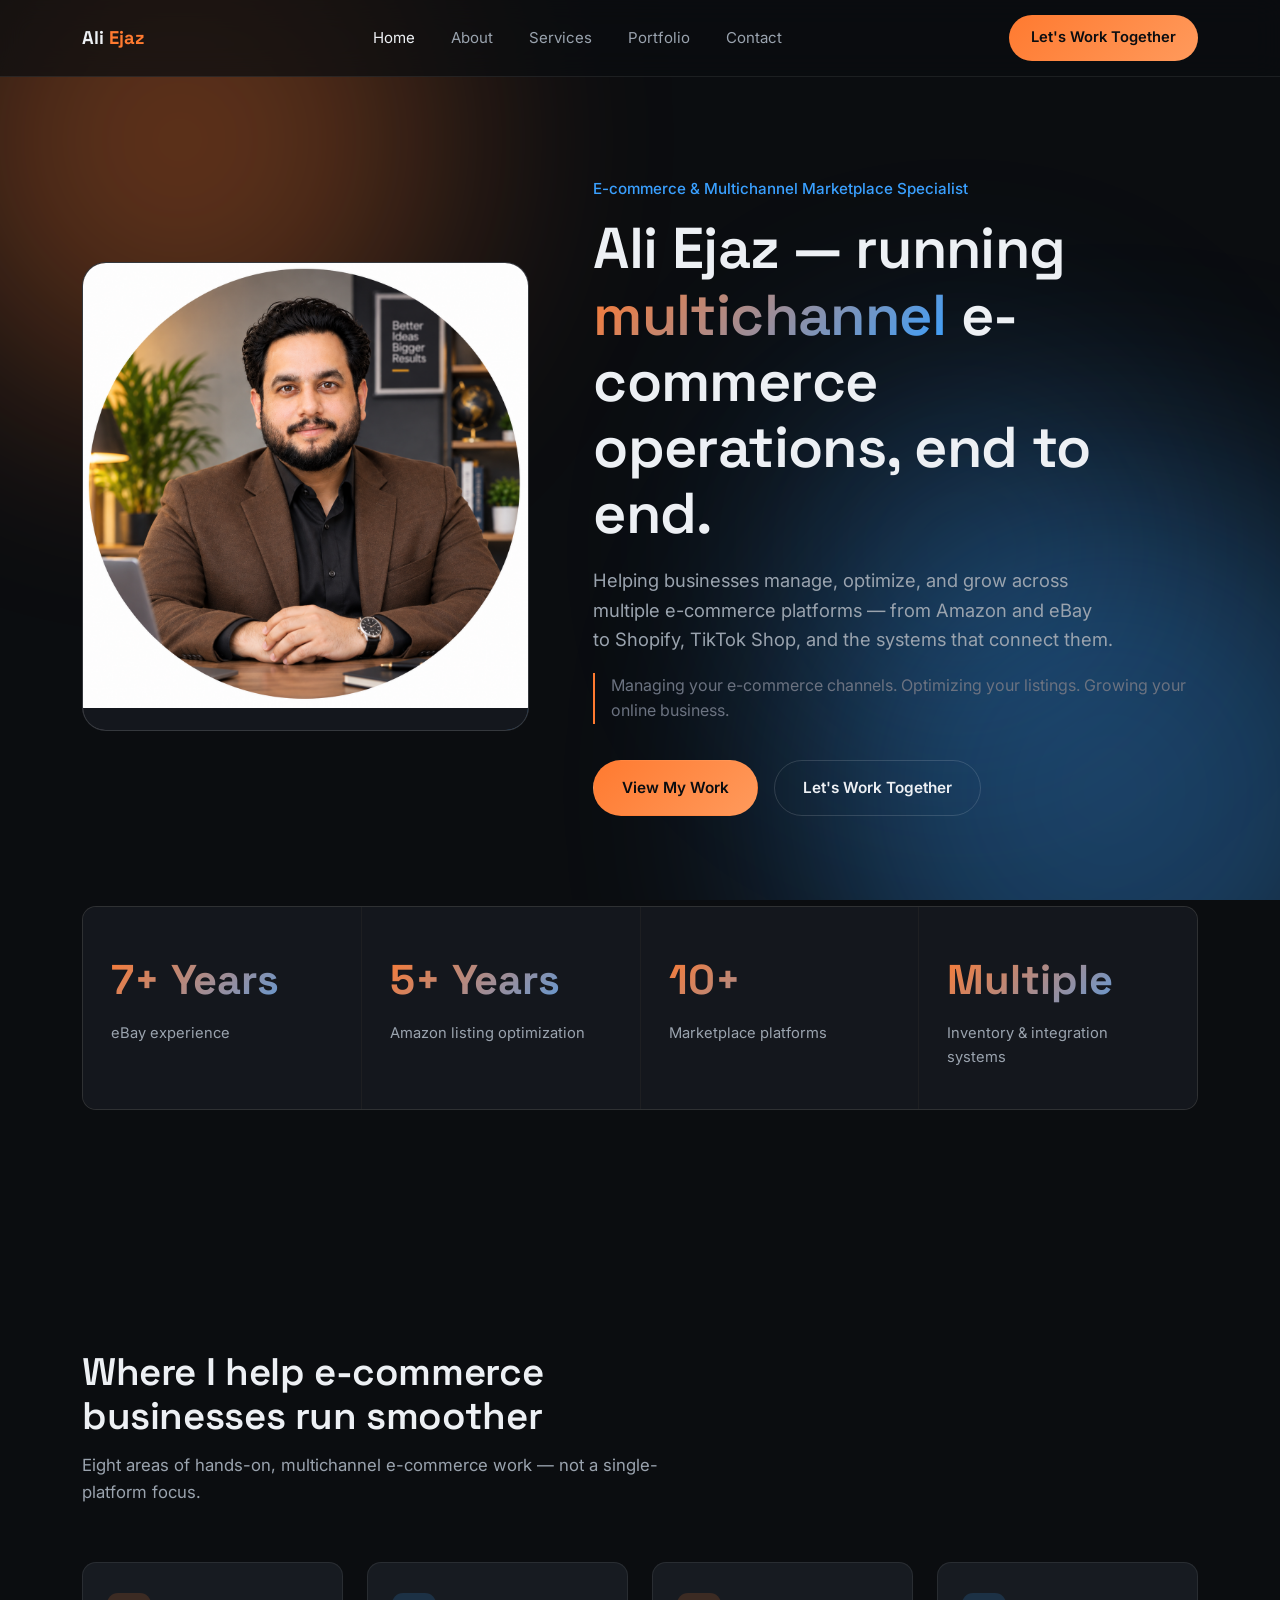
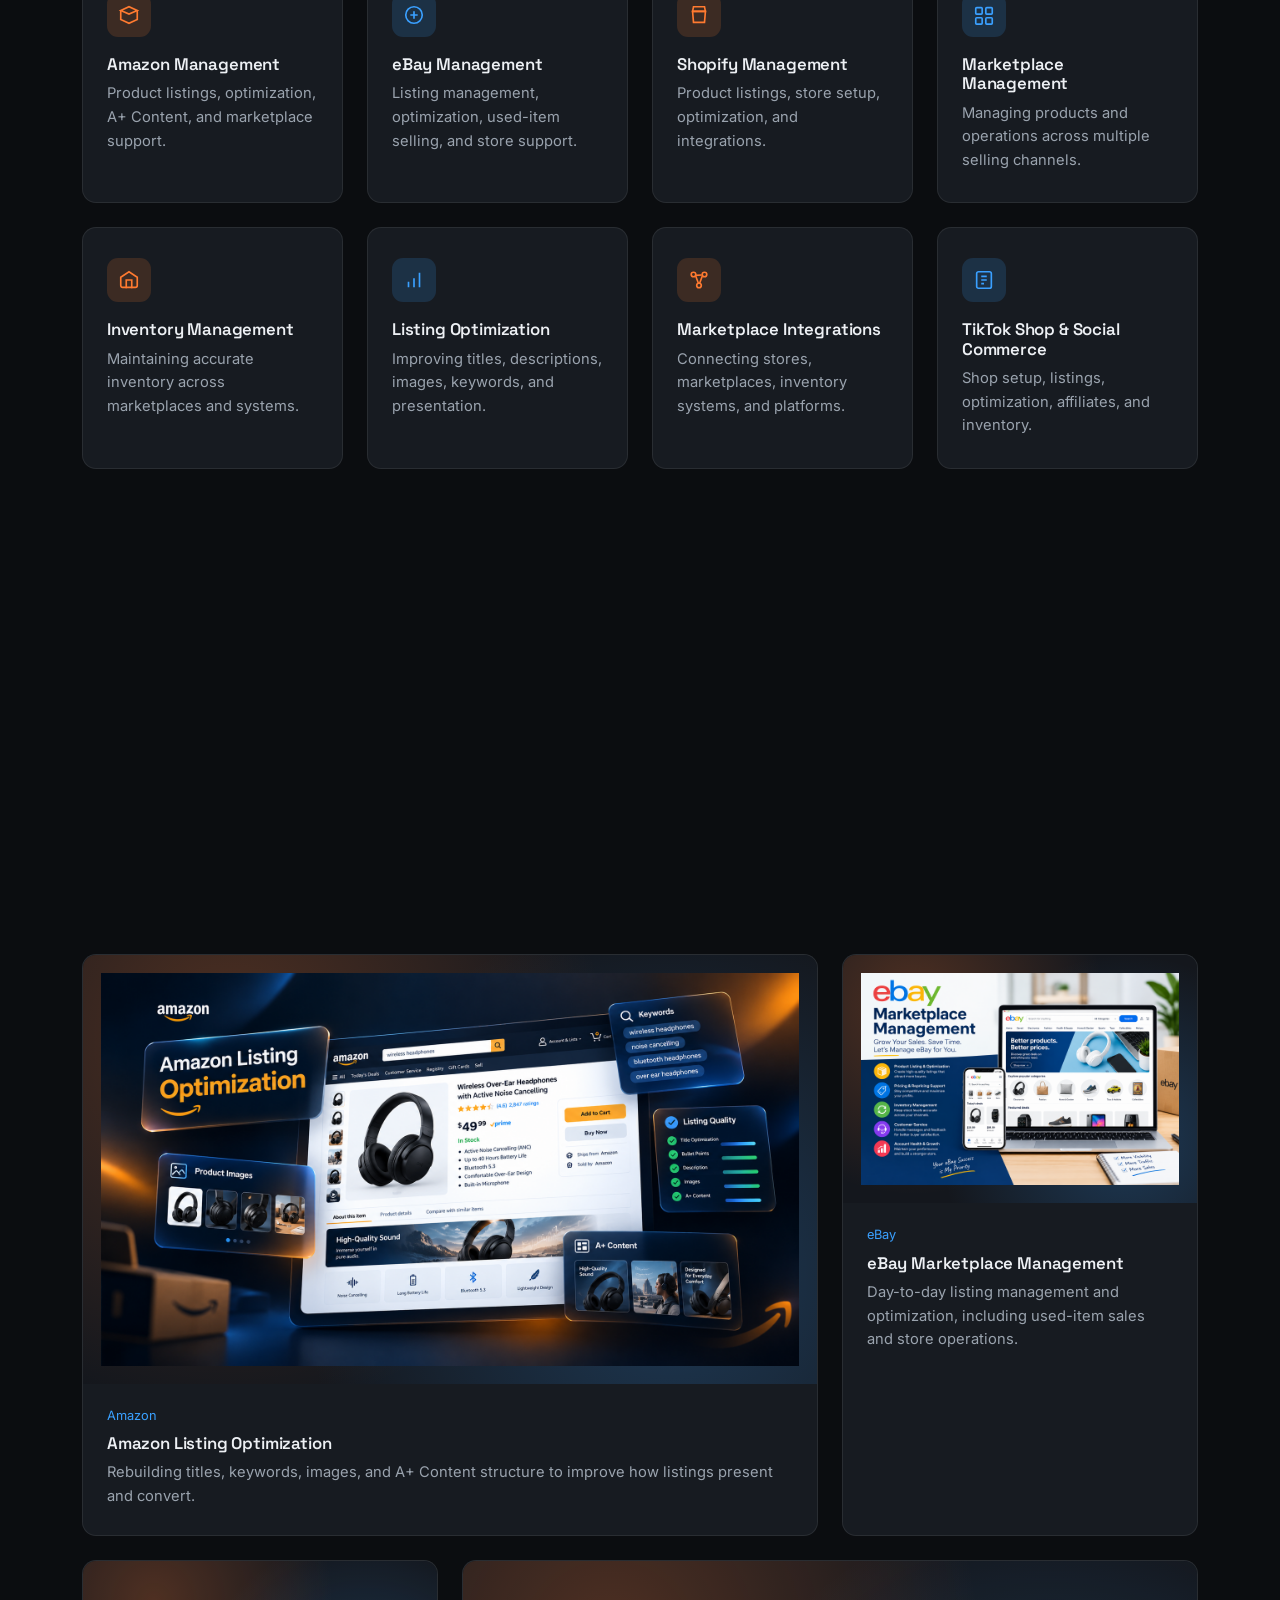
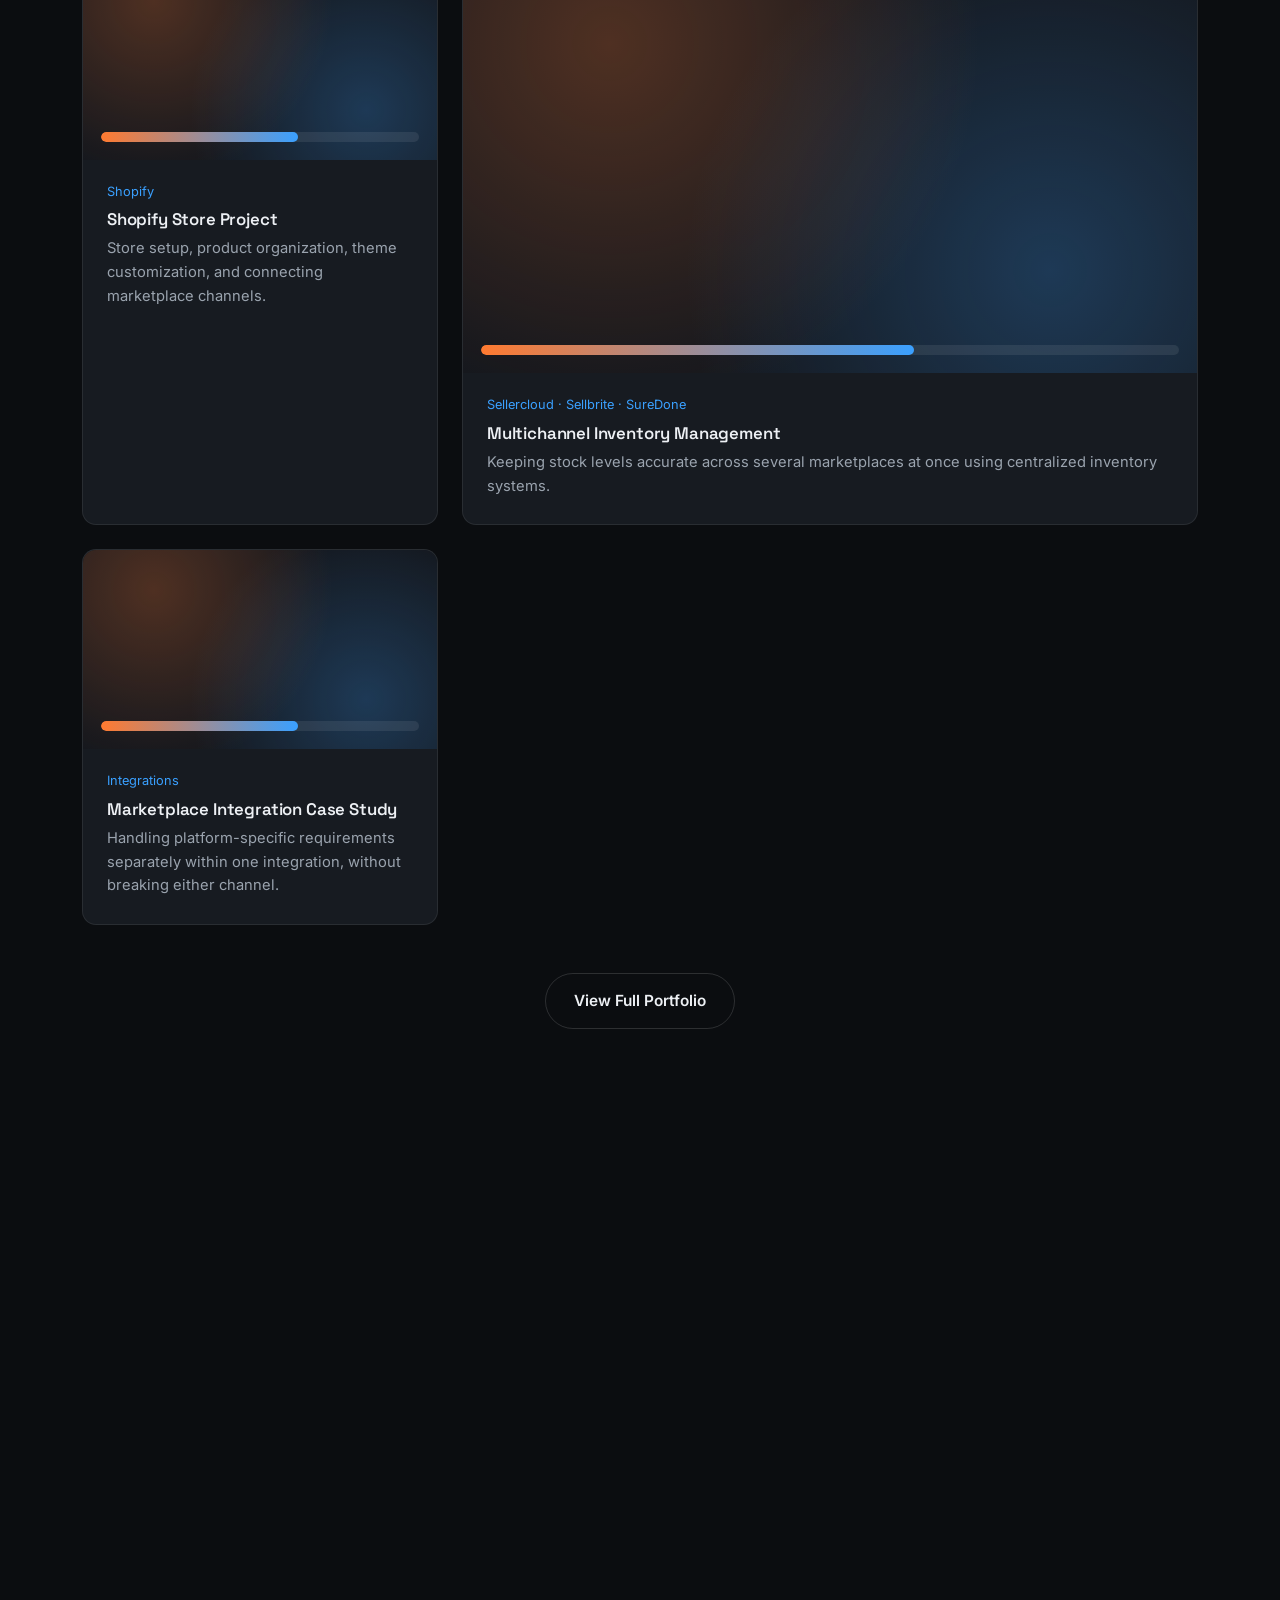
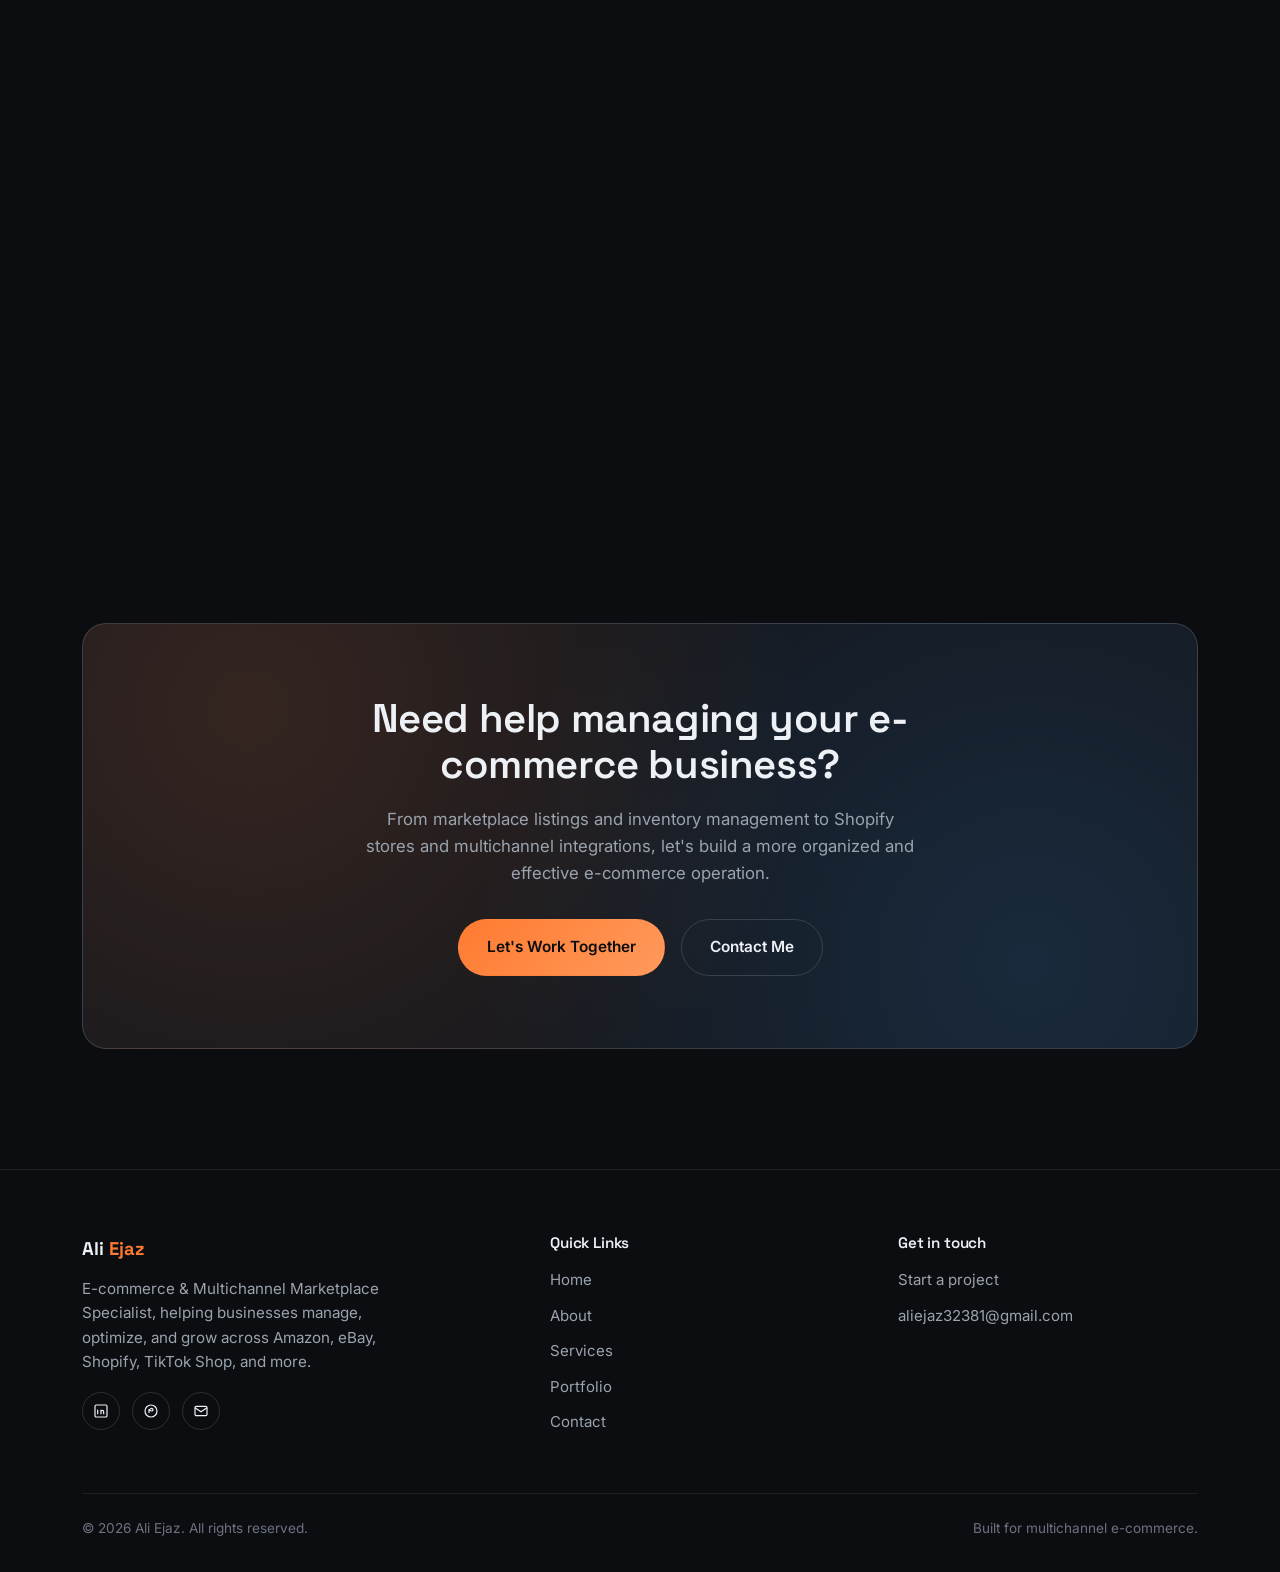
==== commit 6fc3f359: "Add eBay image to homepage" ====
--- a/index.html
+++ b/index.html
@@ -173,7 +173,10 @@
         </div>
 
         <div class="work-card">
-          <div class="work-visual"><div class="mock-bar"></div></div>
+          <div class="work-visual">
+  <img src="assets/portfolio/ebay-management.png"
+       alt="eBay Marketplace Management">
+</div>
           <div class="work-body">
             <span class="work-tag">eBay</span>
             <h3>eBay Marketplace Management</h3>
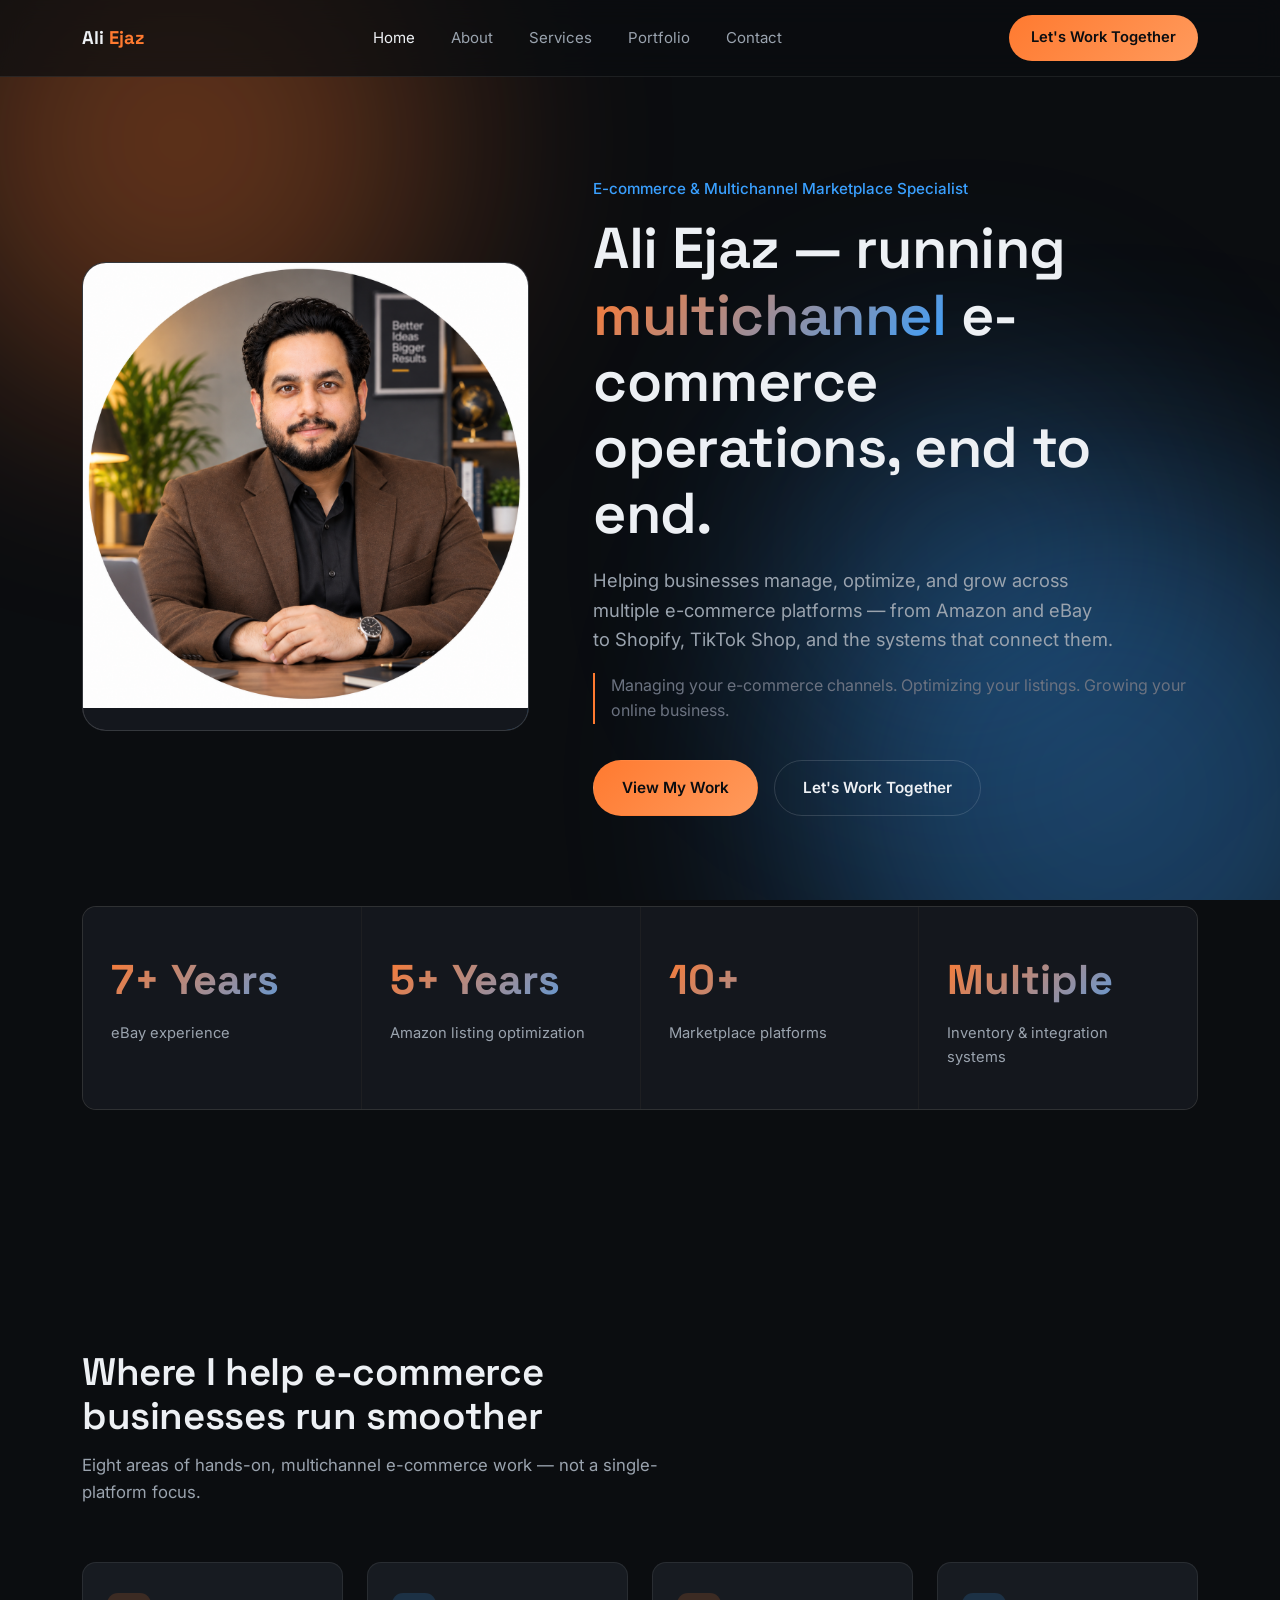
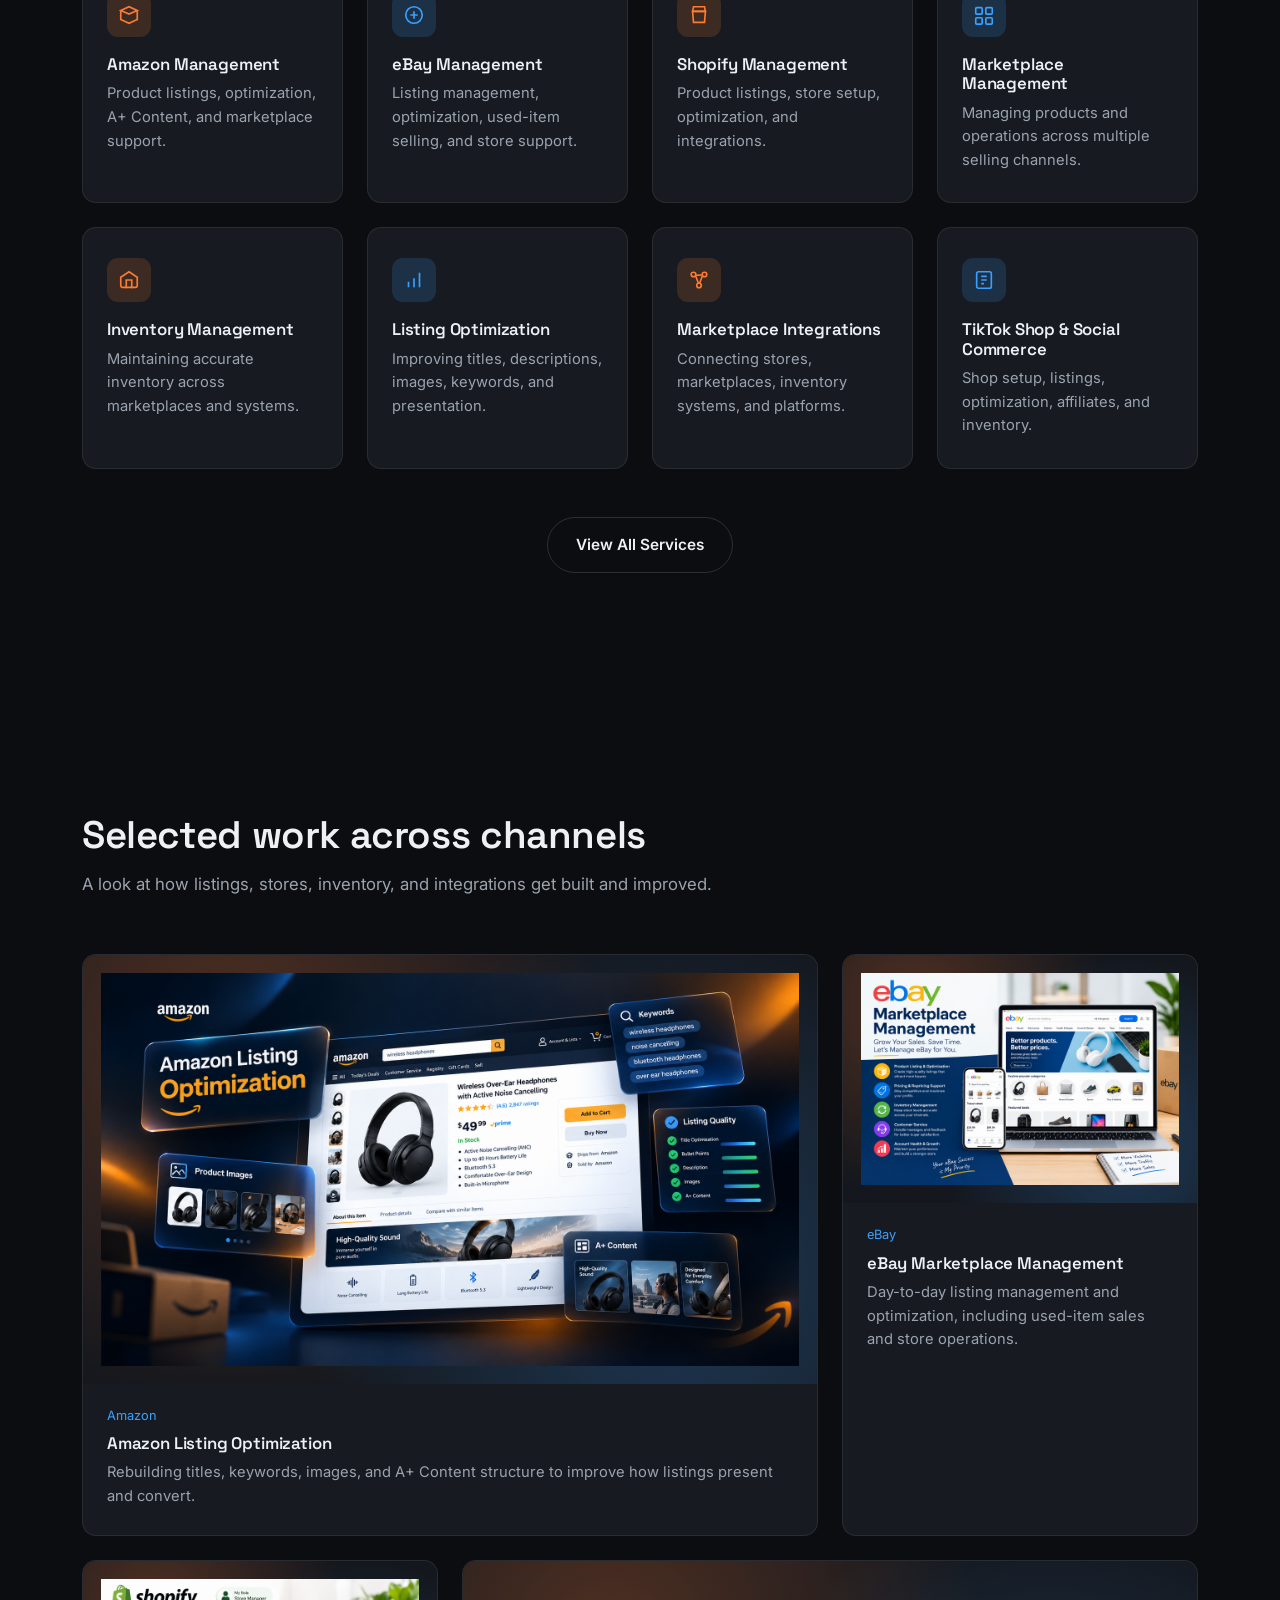
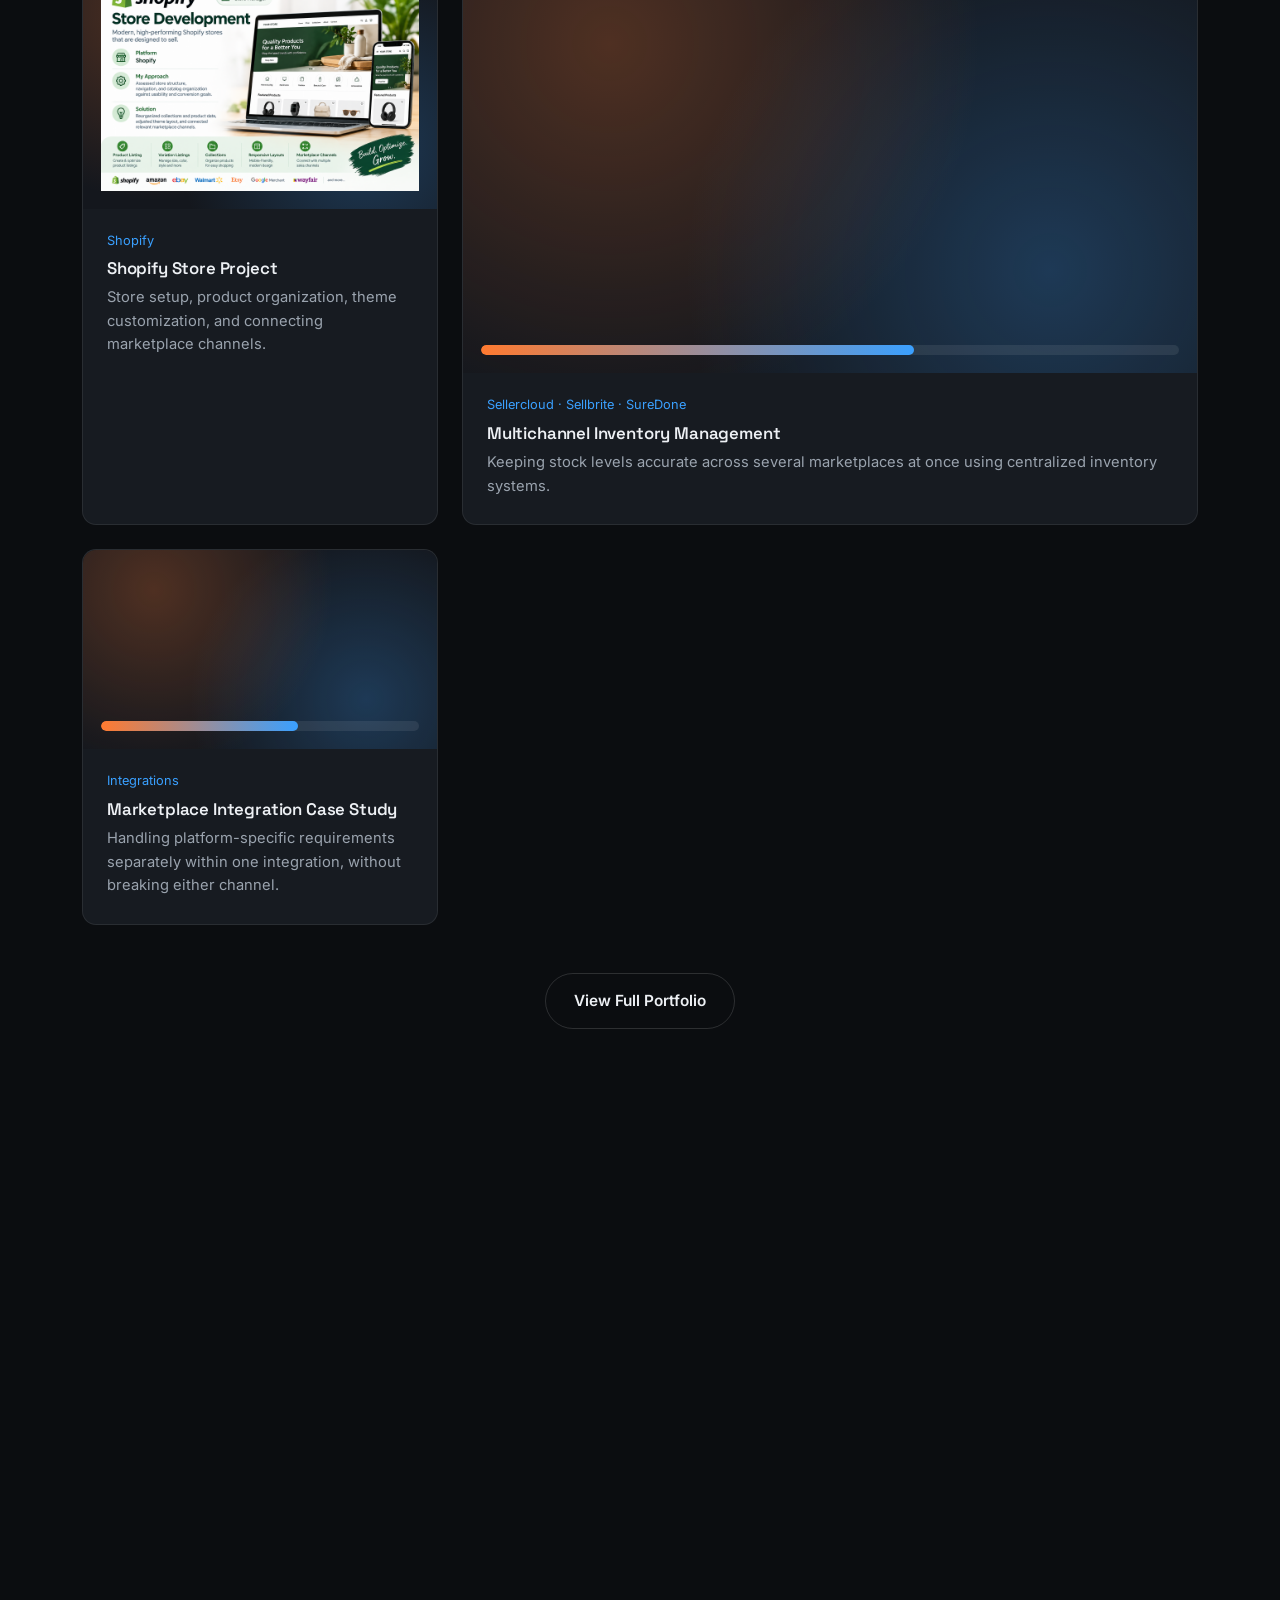
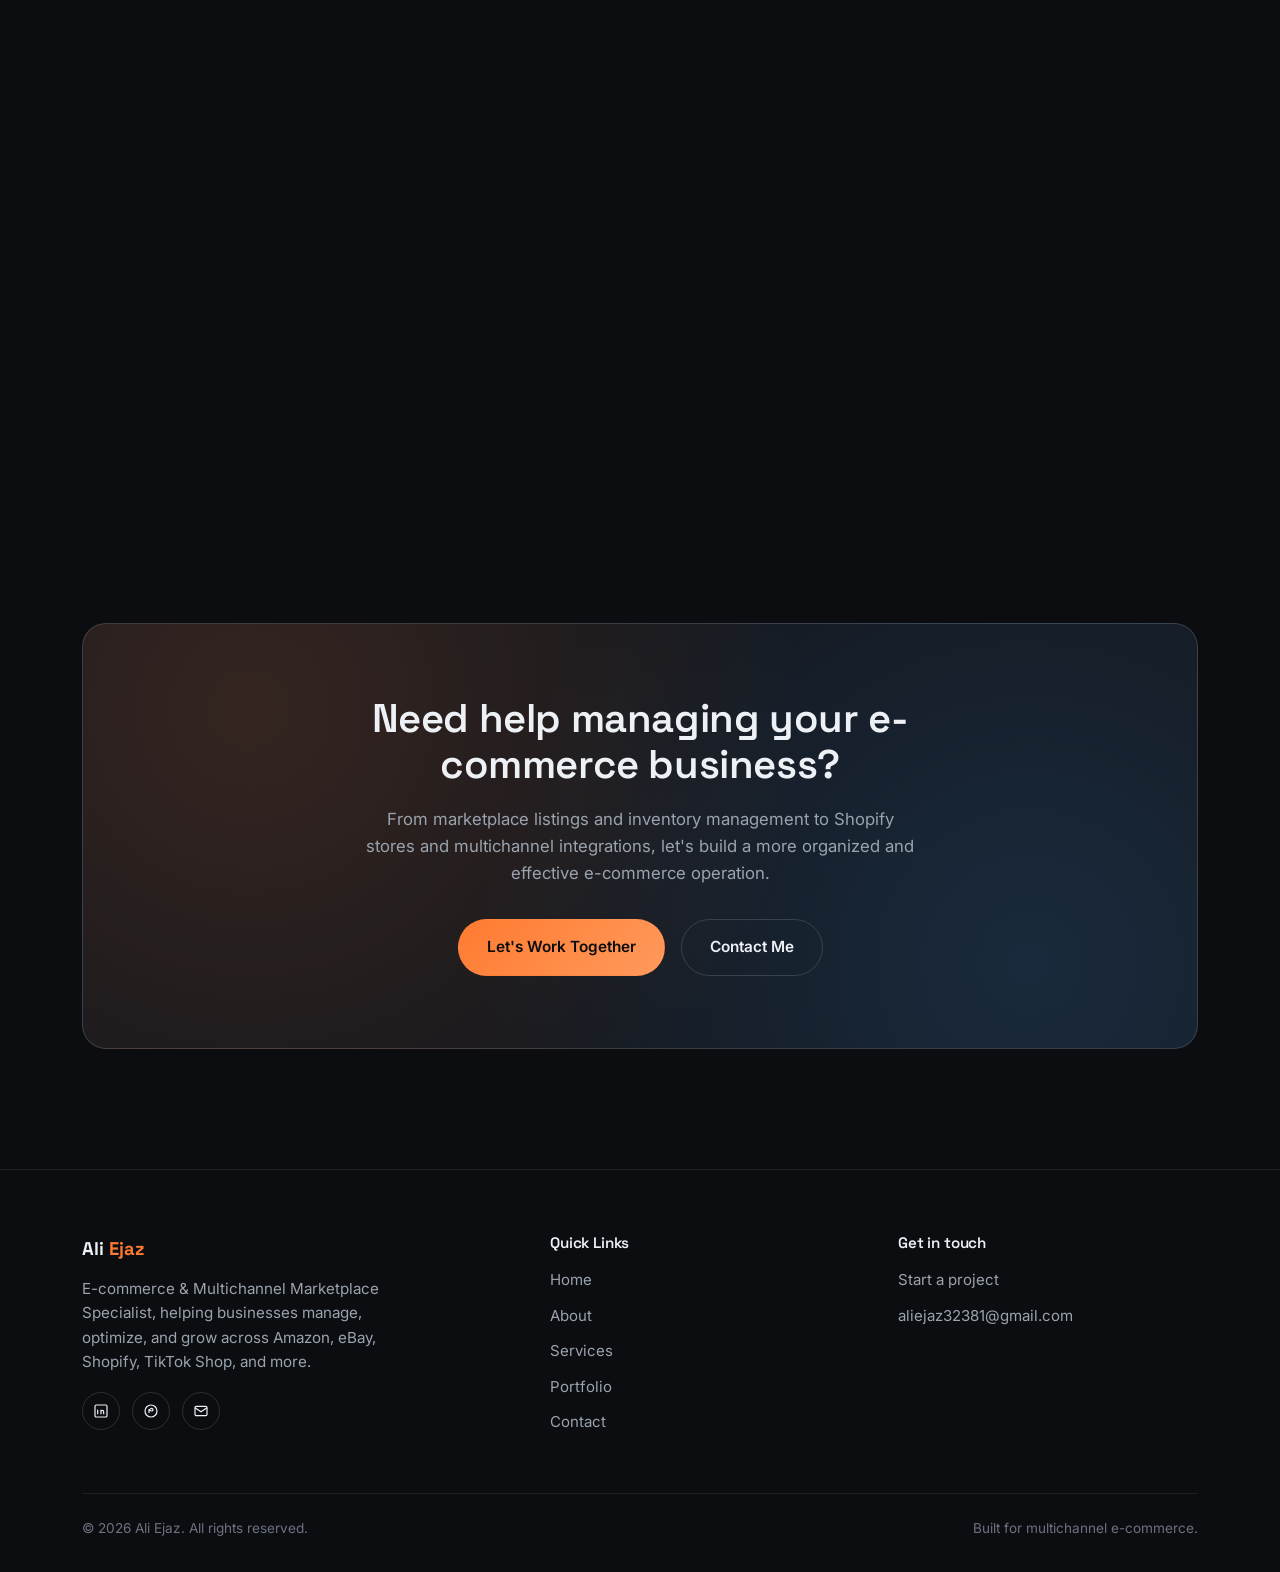
==== commit 262331eb: "Update shopify image" ====
--- a/index.html
+++ b/index.html
@@ -185,7 +185,10 @@
         </div>
 
         <div class="work-card">
-          <div class="work-visual"><div class="mock-bar"></div></div>
+          <div class="work-visual">
+  <img src="assets/portfolio/shopify-store-development.png"
+       alt="Shopify Store Development">
+</div>
           <div class="work-body">
             <span class="work-tag">Shopify</span>
             <h3>Shopify Store Project</h3>
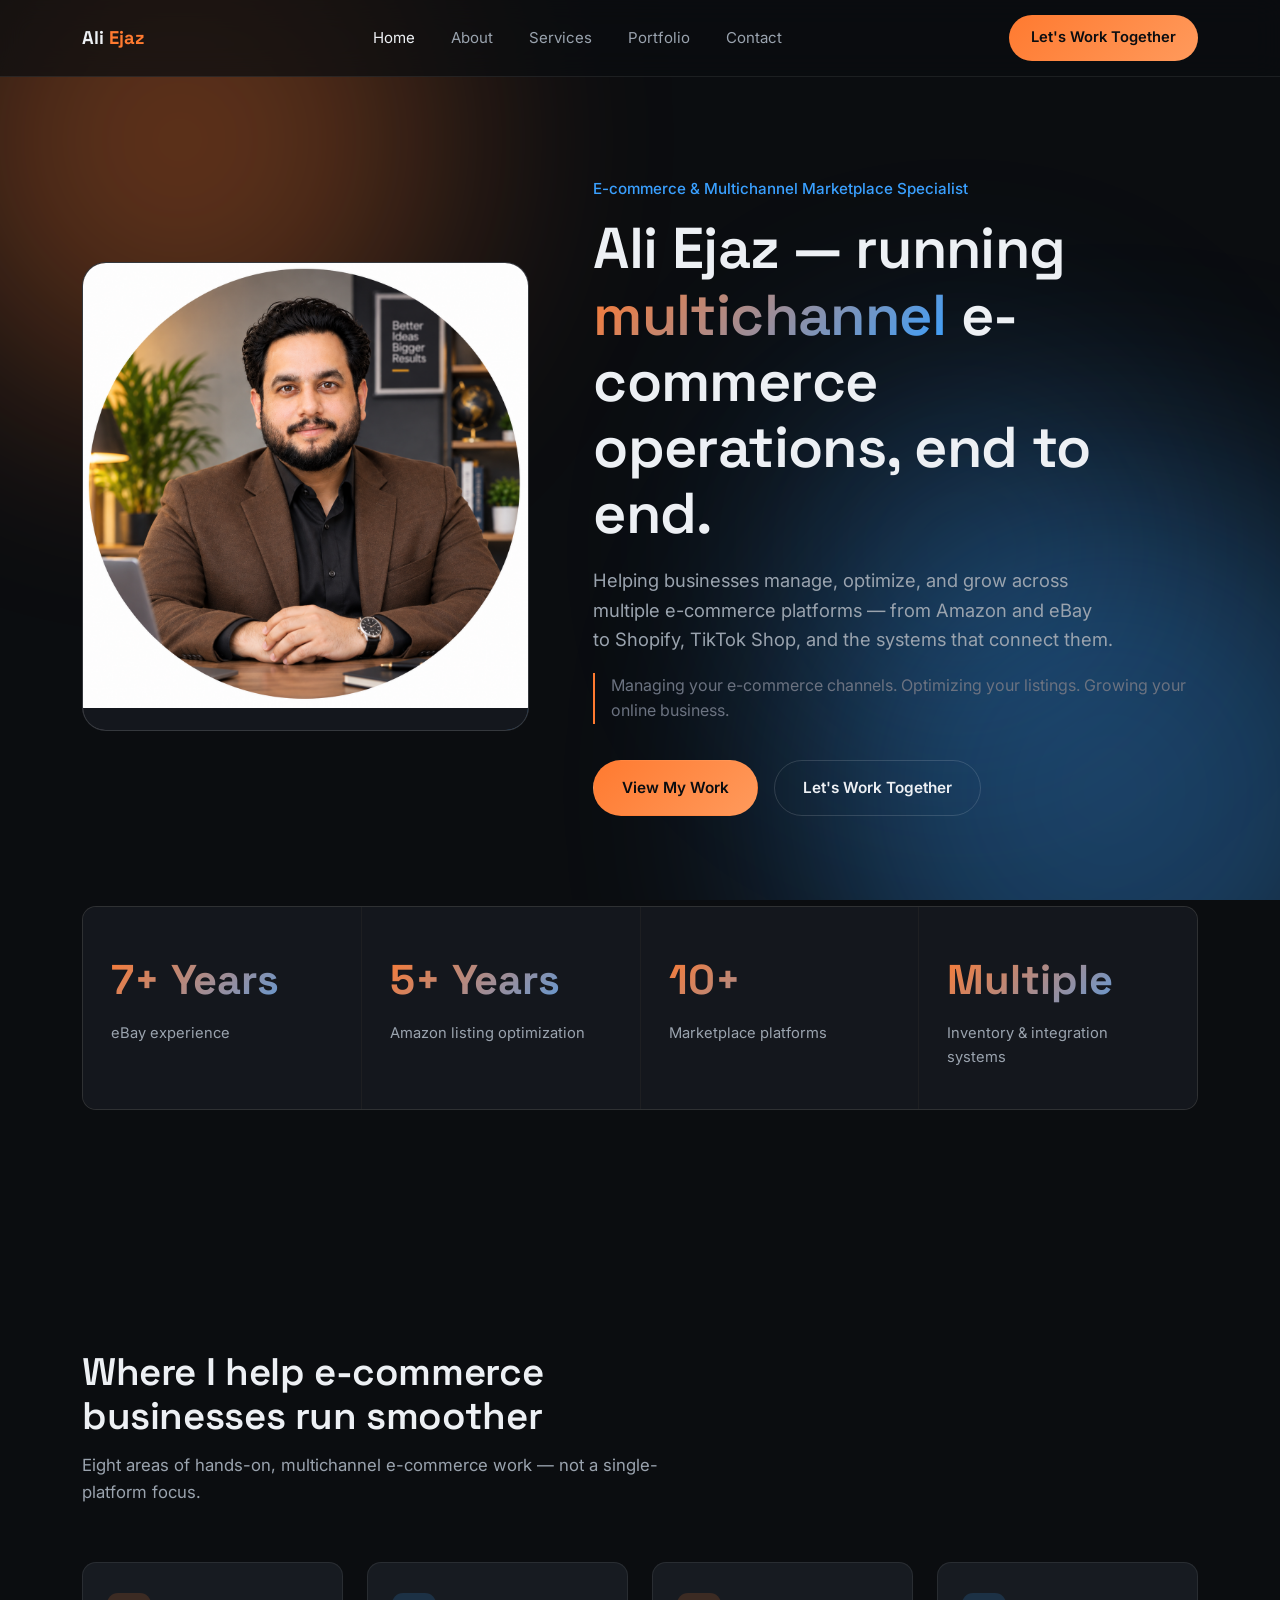
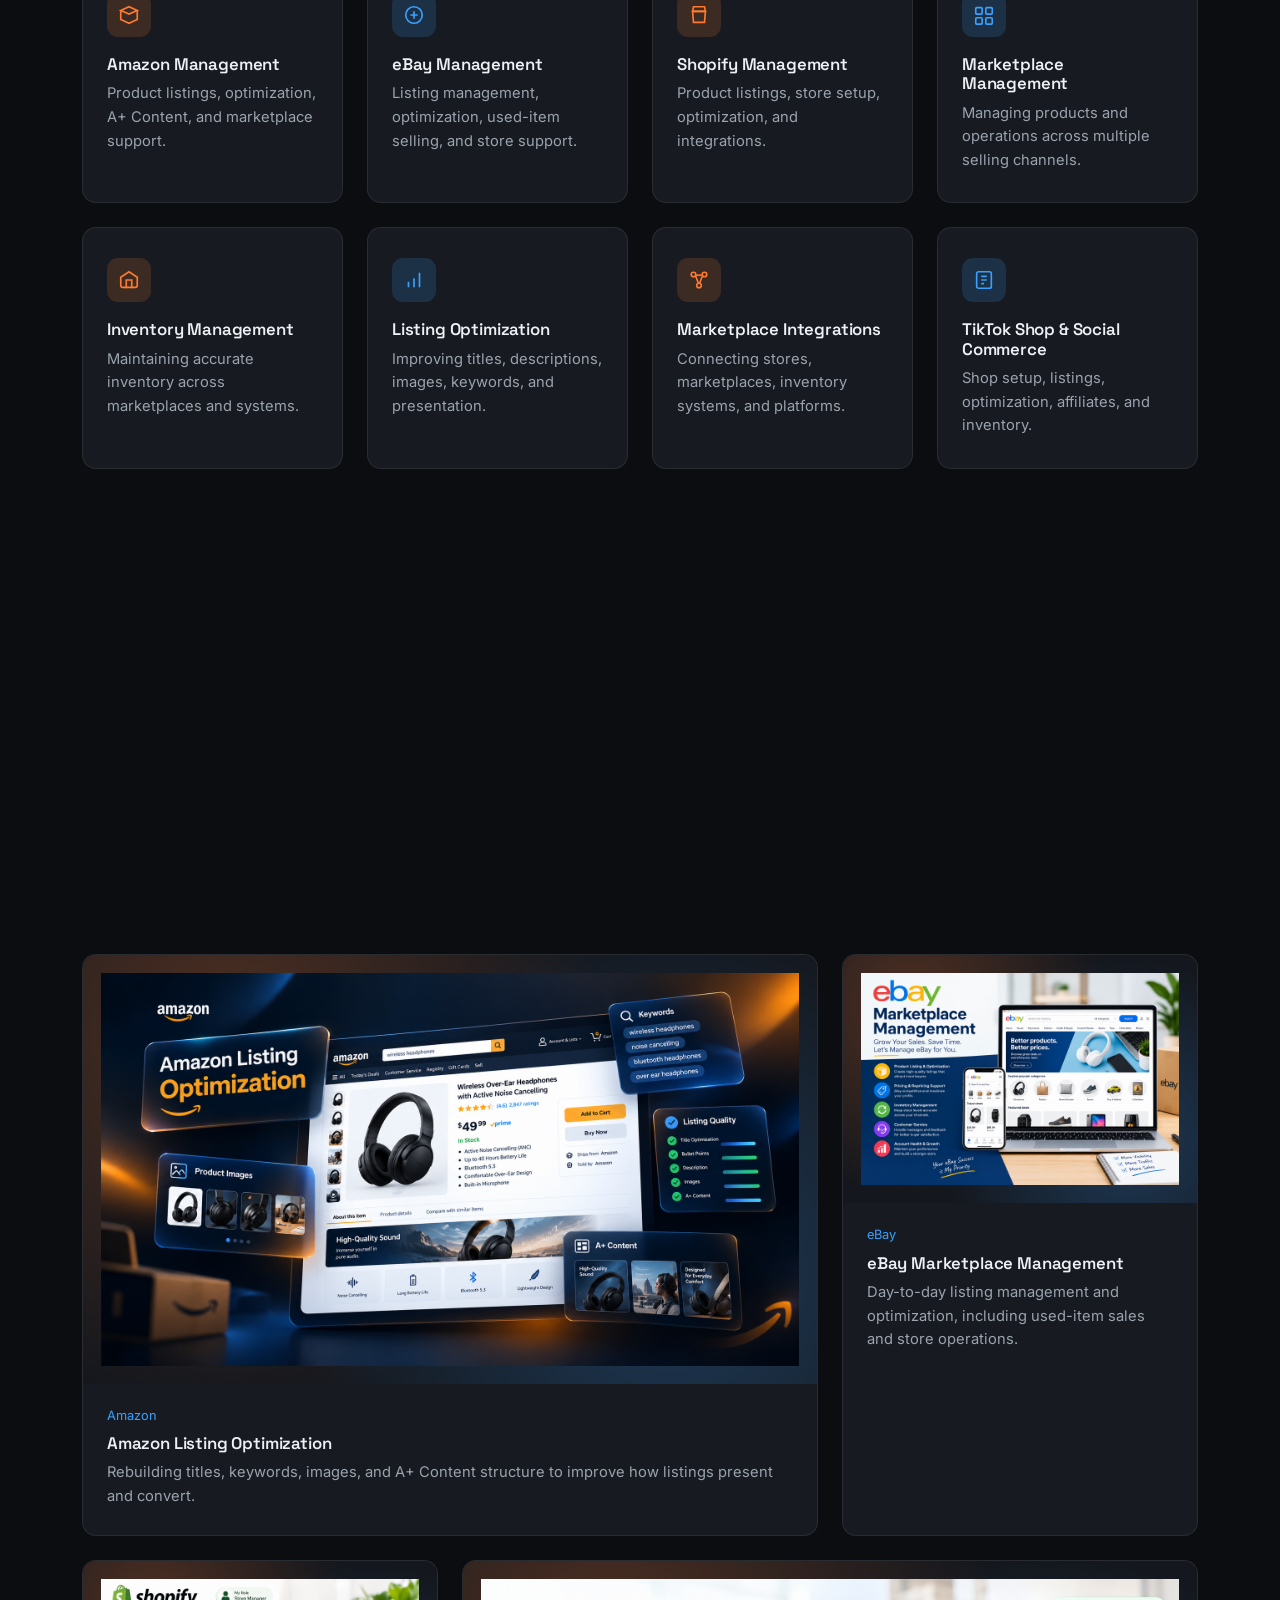
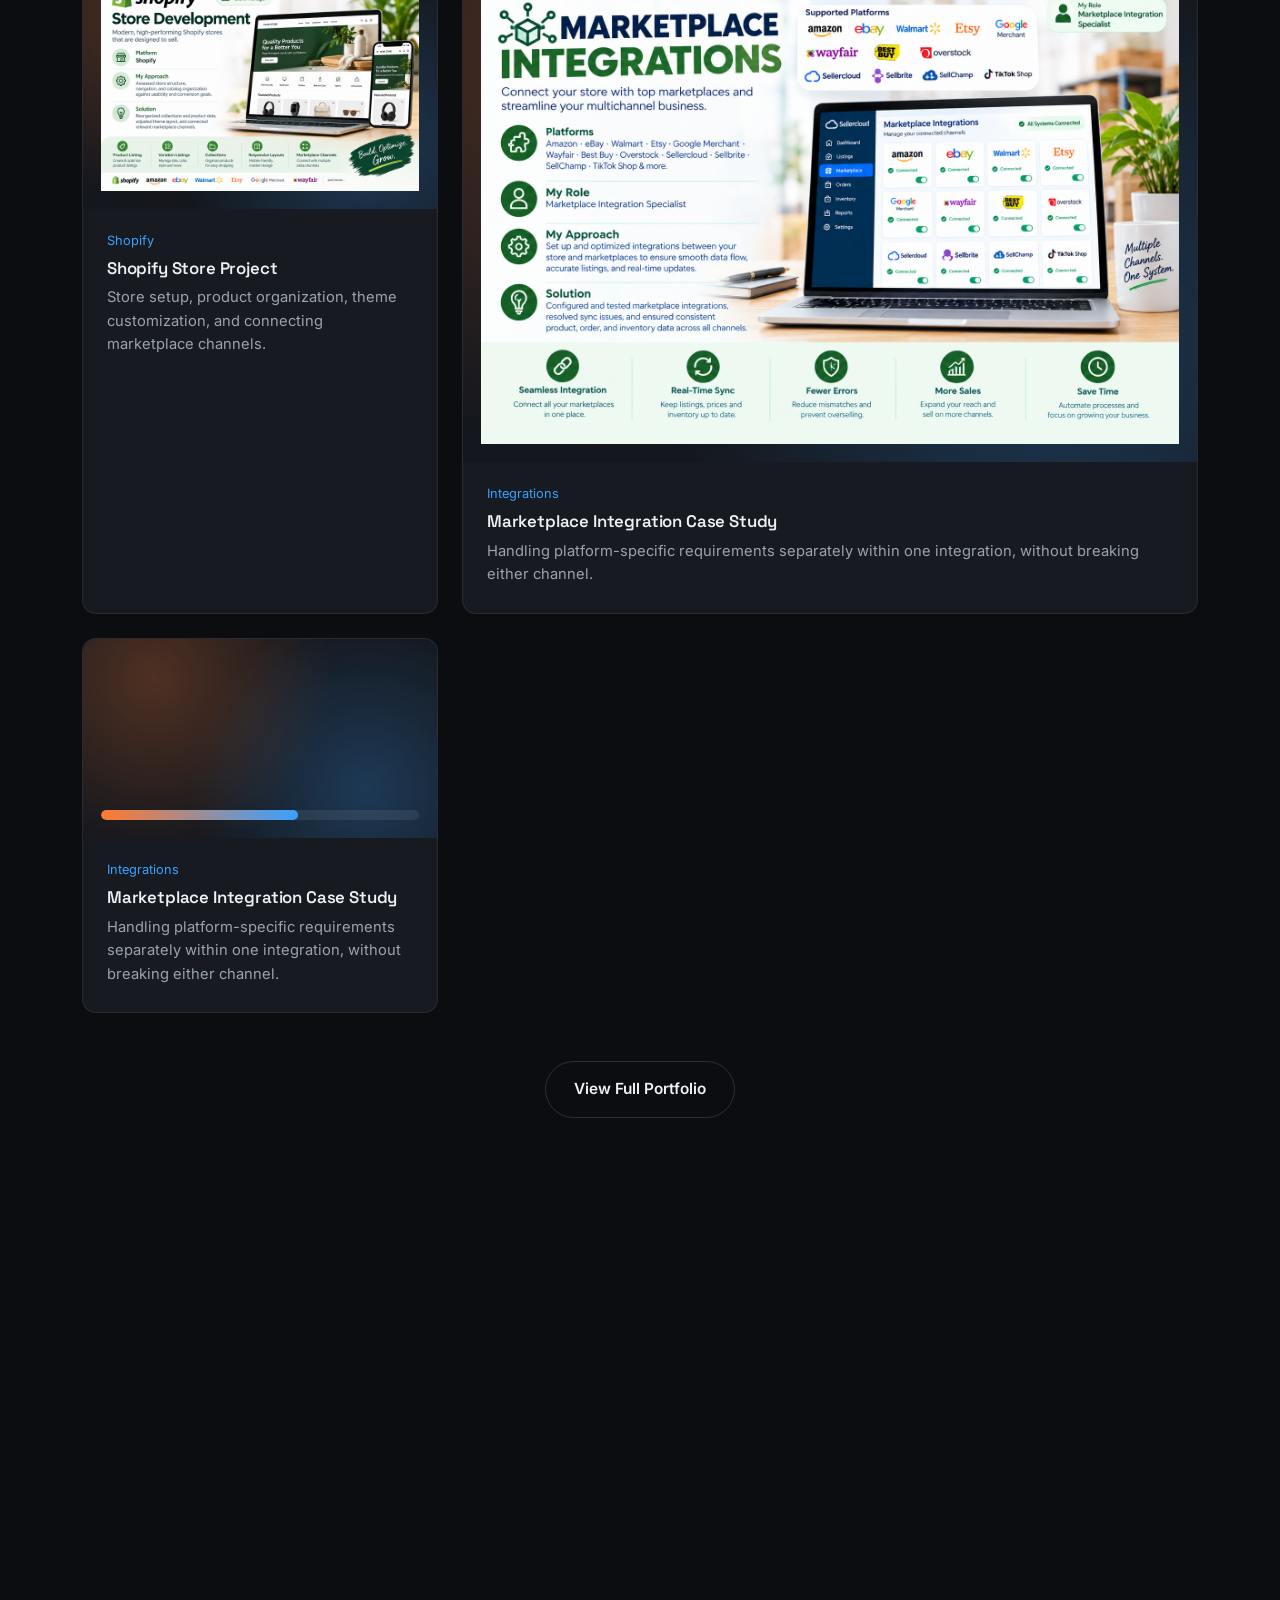
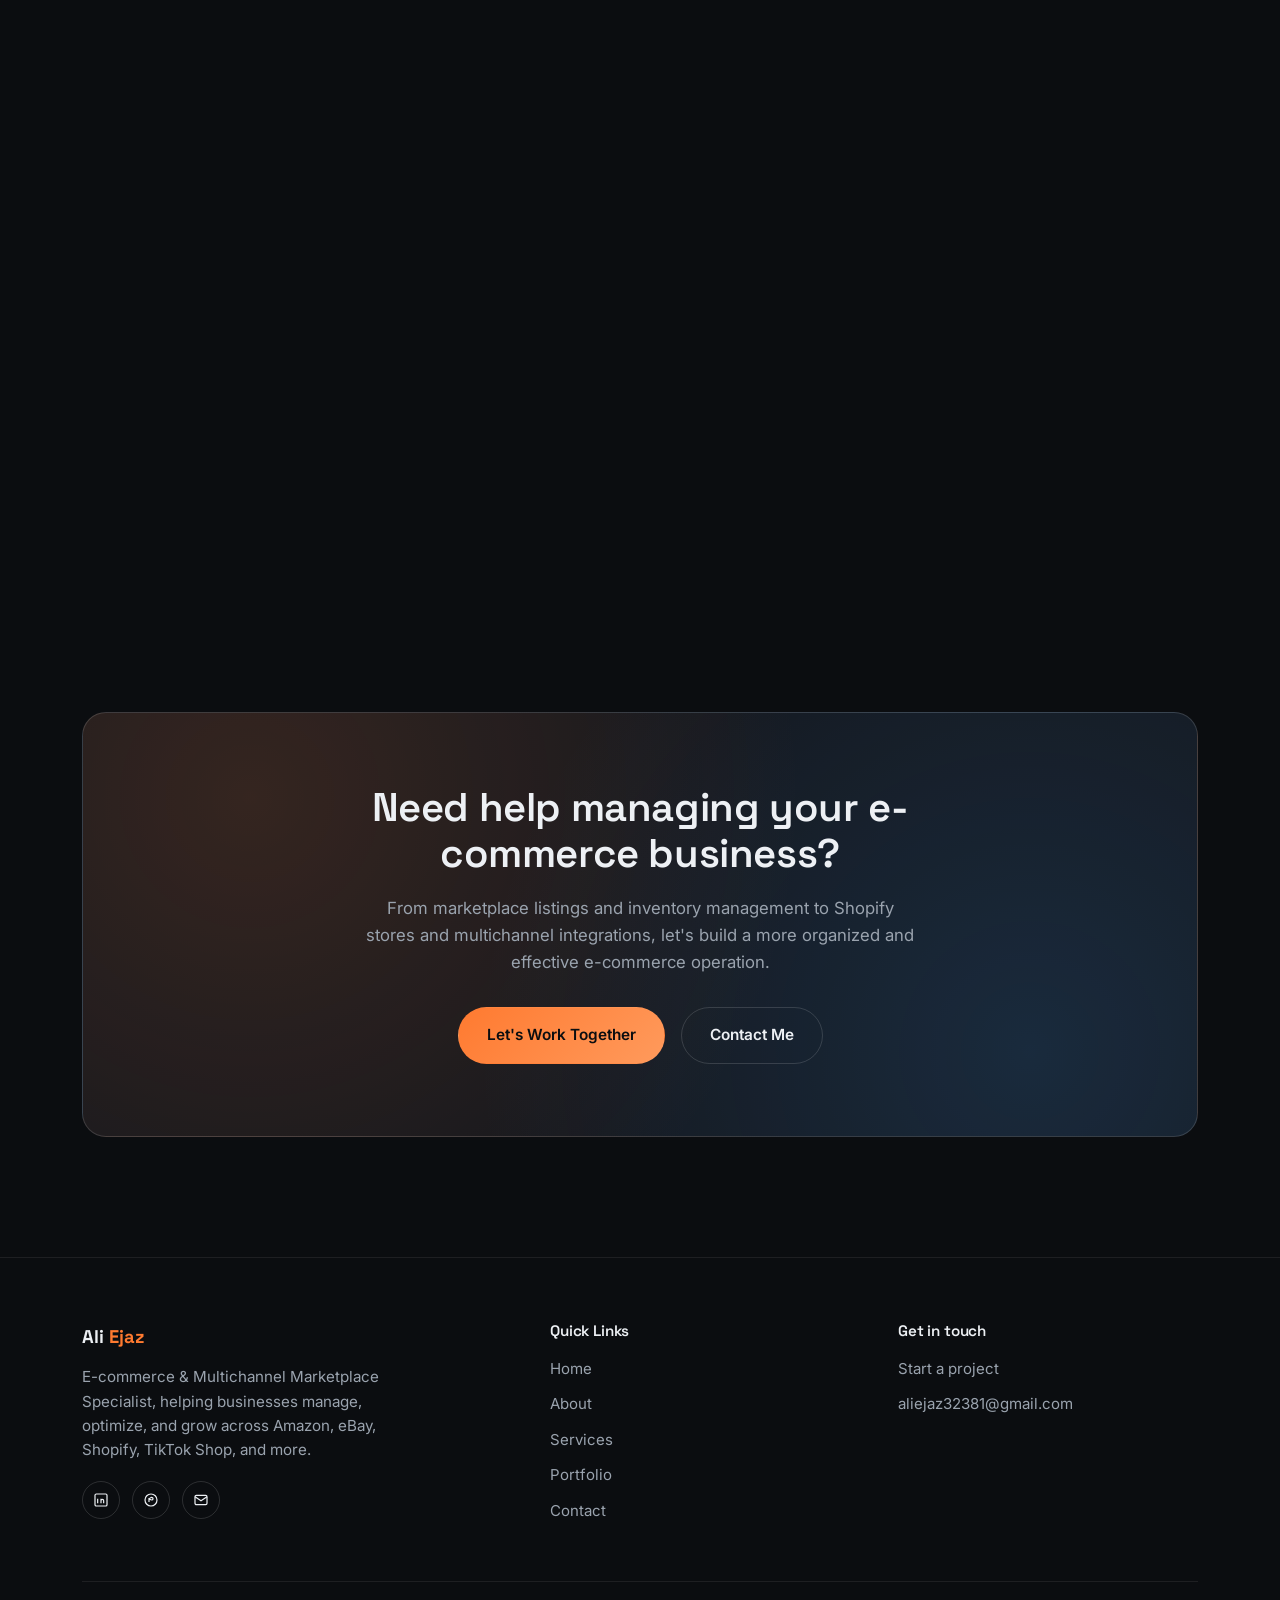
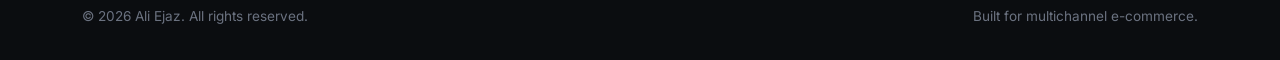
==== commit 7d9739ba: "Update inventory card" ====
--- a/index.html
+++ b/index.html
@@ -197,13 +197,16 @@
         </div>
 
         <div class="work-card">
-          <div class="work-visual"><div class="mock-bar"></div></div>
-          <div class="work-body">
-            <span class="work-tag">Sellercloud · Sellbrite · SureDone</span>
-            <h3>Multichannel Inventory Management</h3>
-            <p>Keeping stock levels accurate across several marketplaces at once using centralized inventory systems.</p>
-          </div>
-        </div>
+  <div class="work-visual">
+    <img src="assets/portfolio/marketplace-integrations.png"
+         alt="Marketplace Integrations">
+  </div>
+  <div class="work-body">
+    <span class="work-tag">Integrations</span>
+    <h3>Marketplace Integration Case Study</h3>
+    <p>Handling platform-specific requirements separately within one integration, without breaking either channel.</p>
+  </div>
+</div>
 
         <div class="work-card">
           <div class="work-visual"><div class="mock-bar"></div></div>
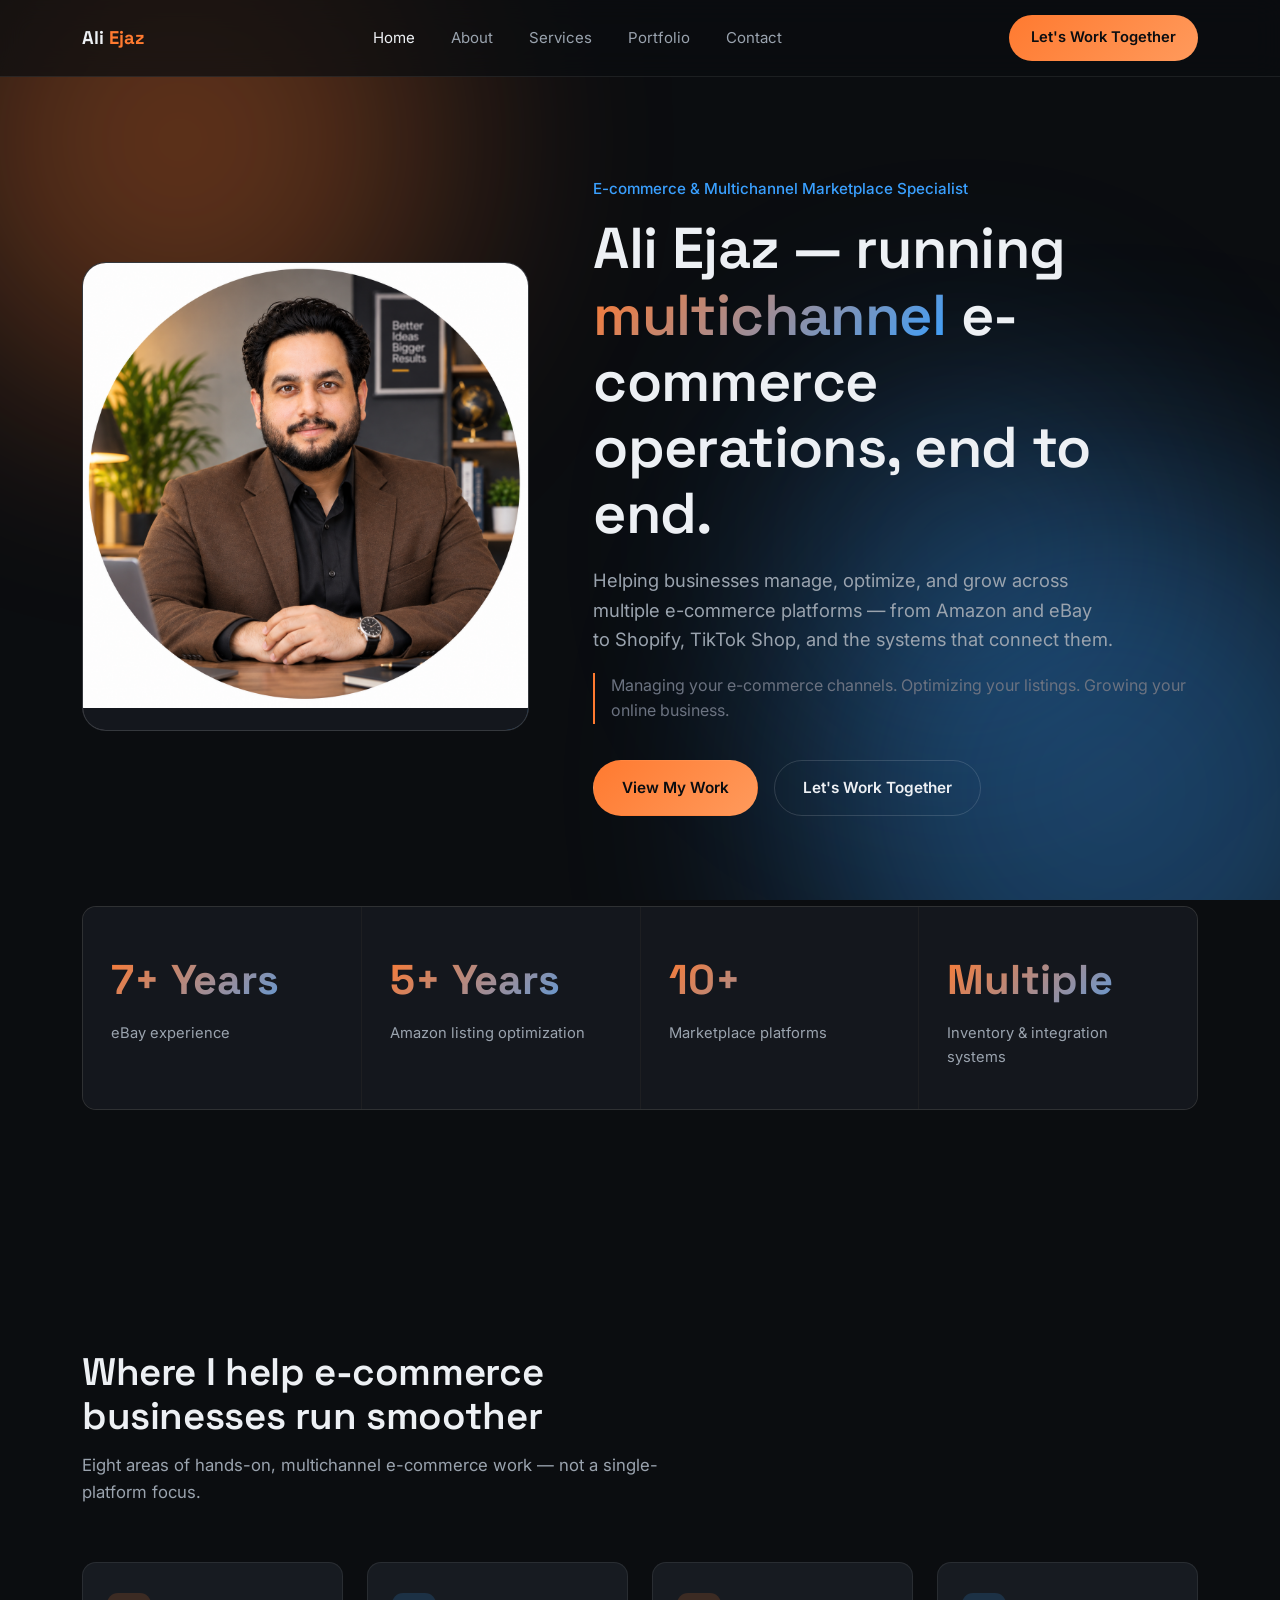
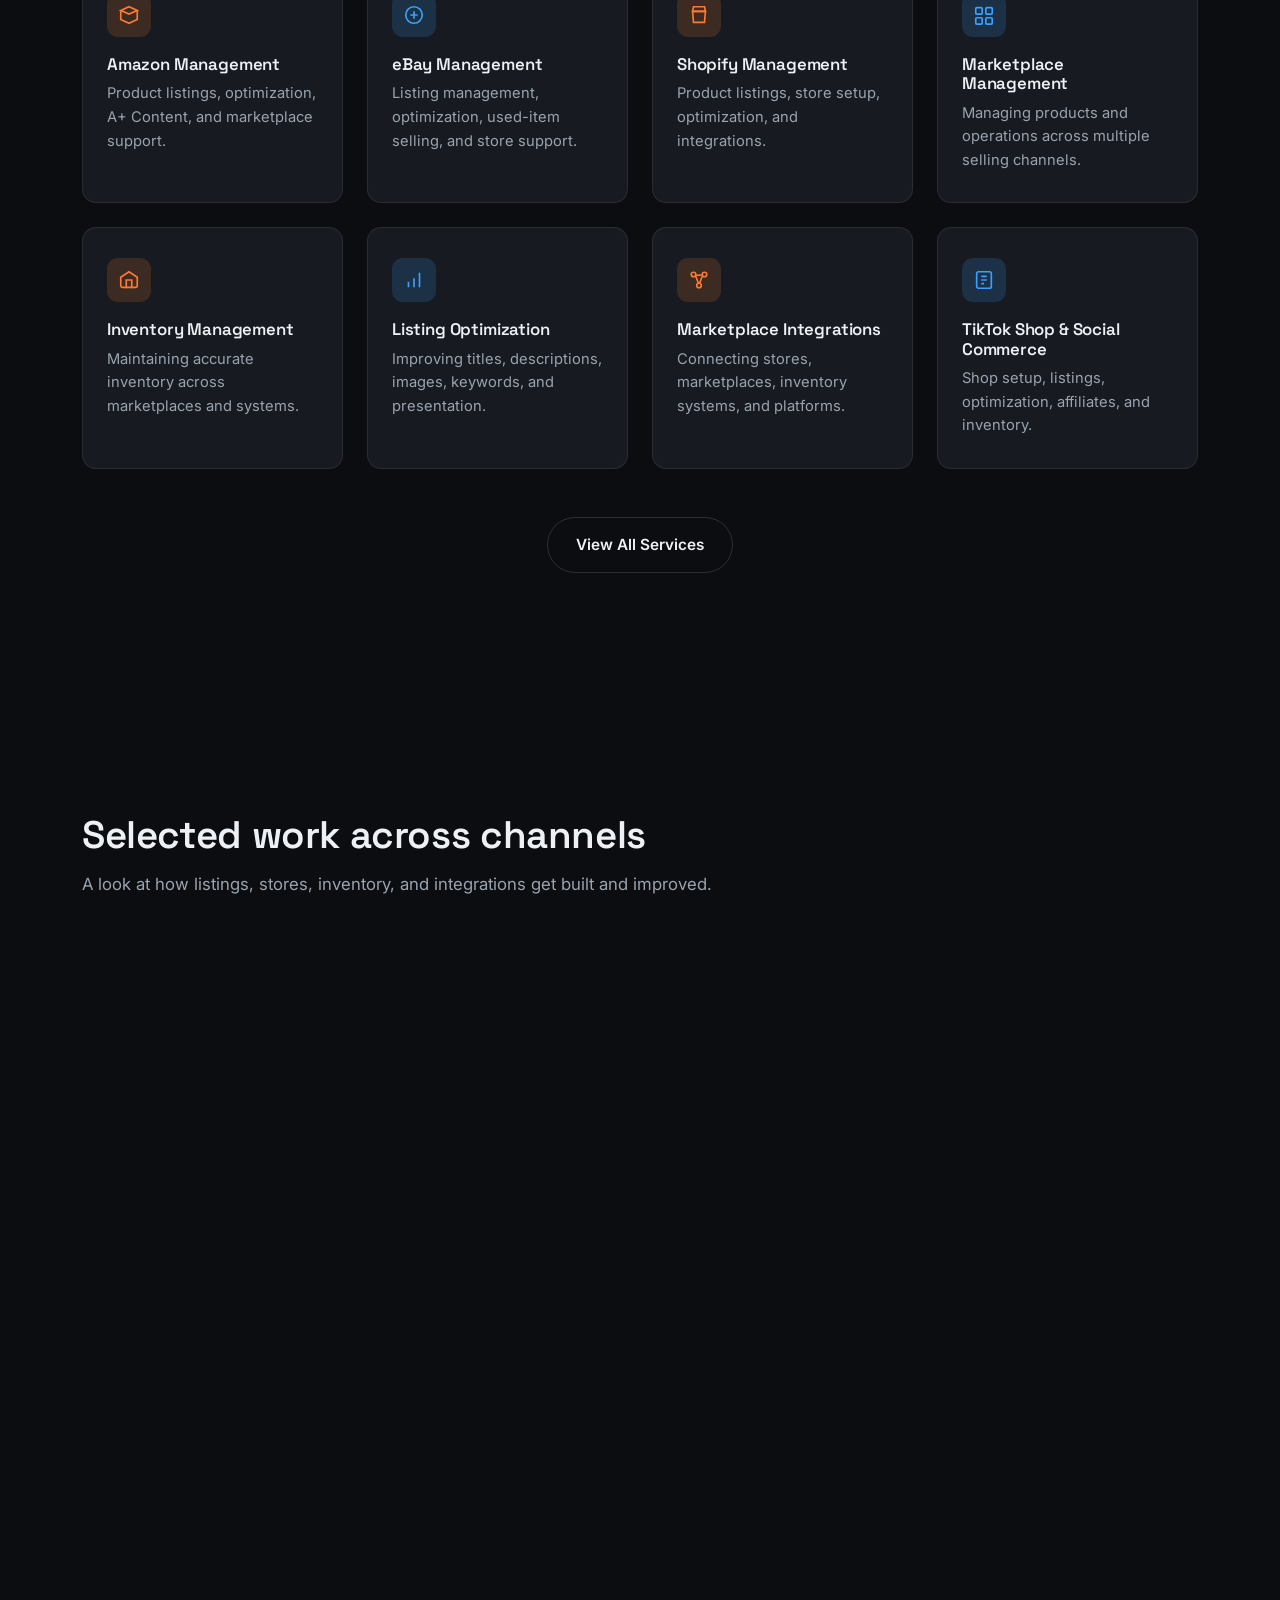
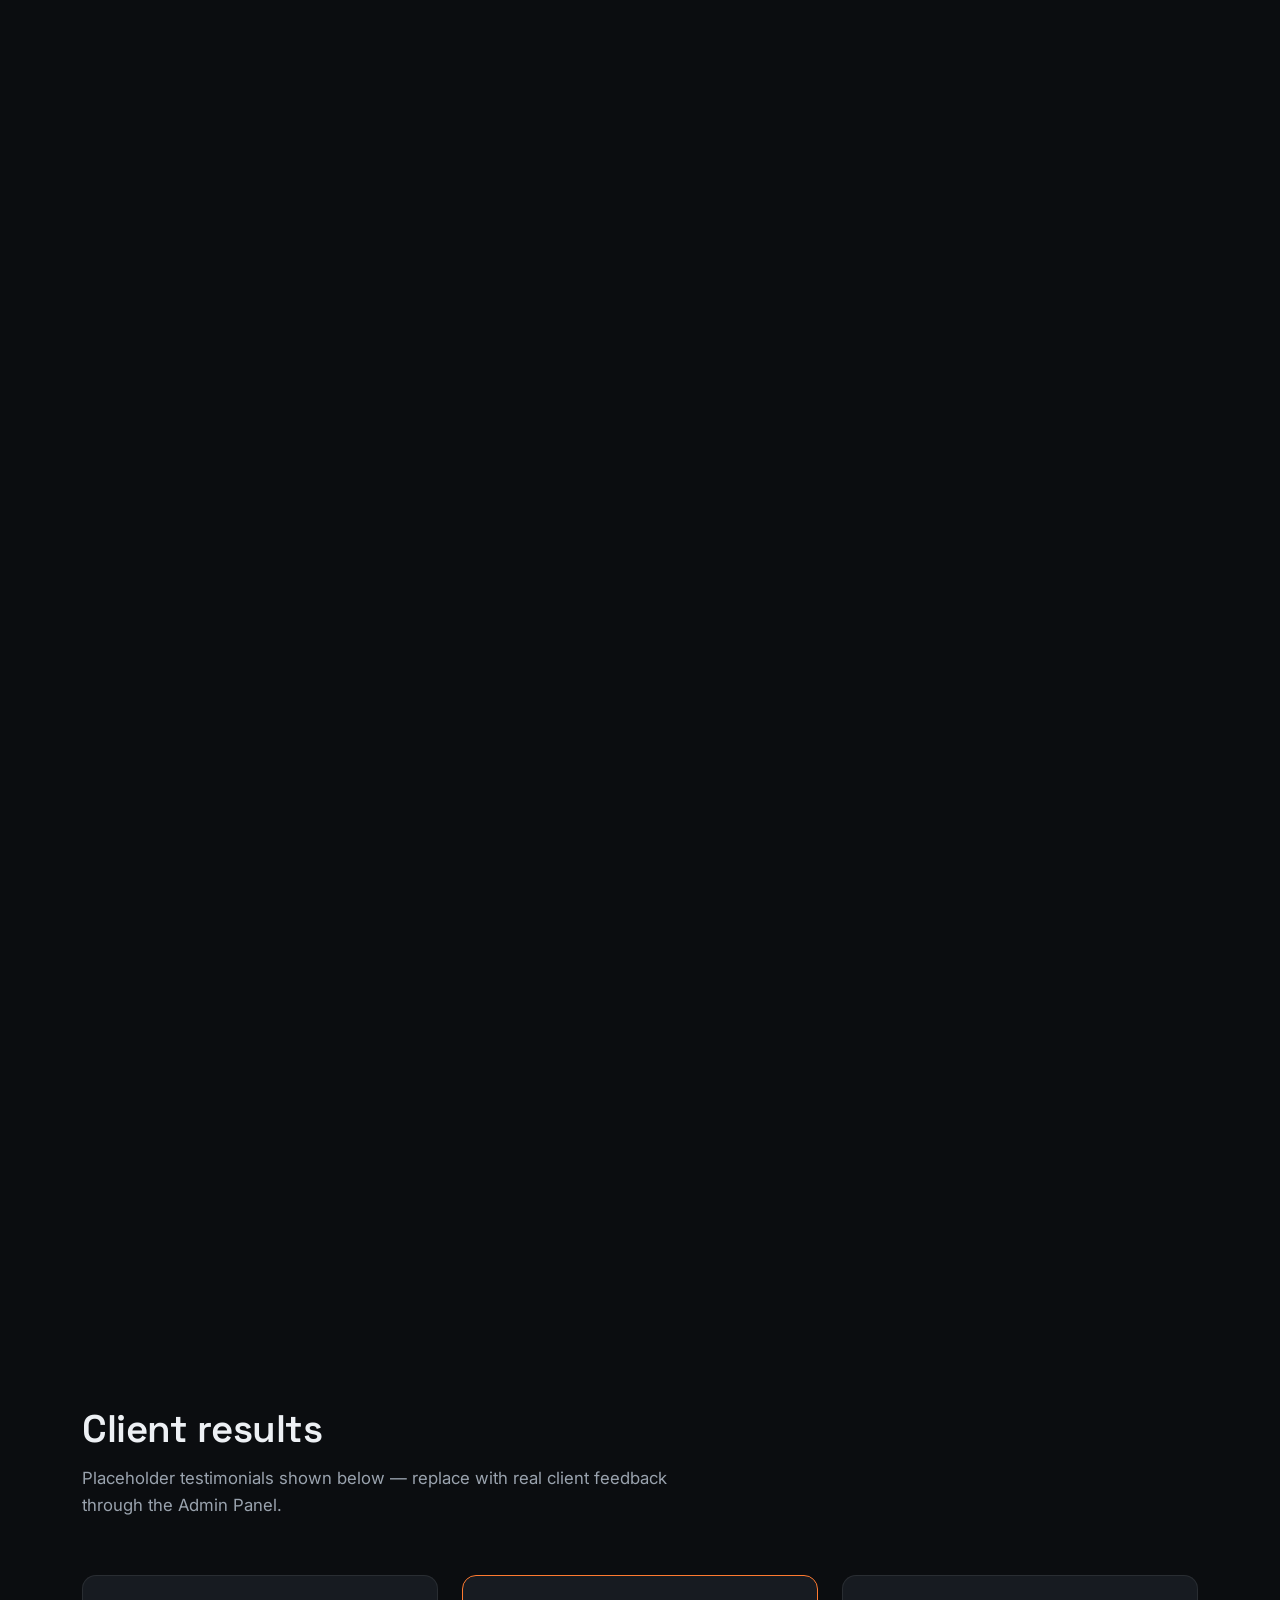
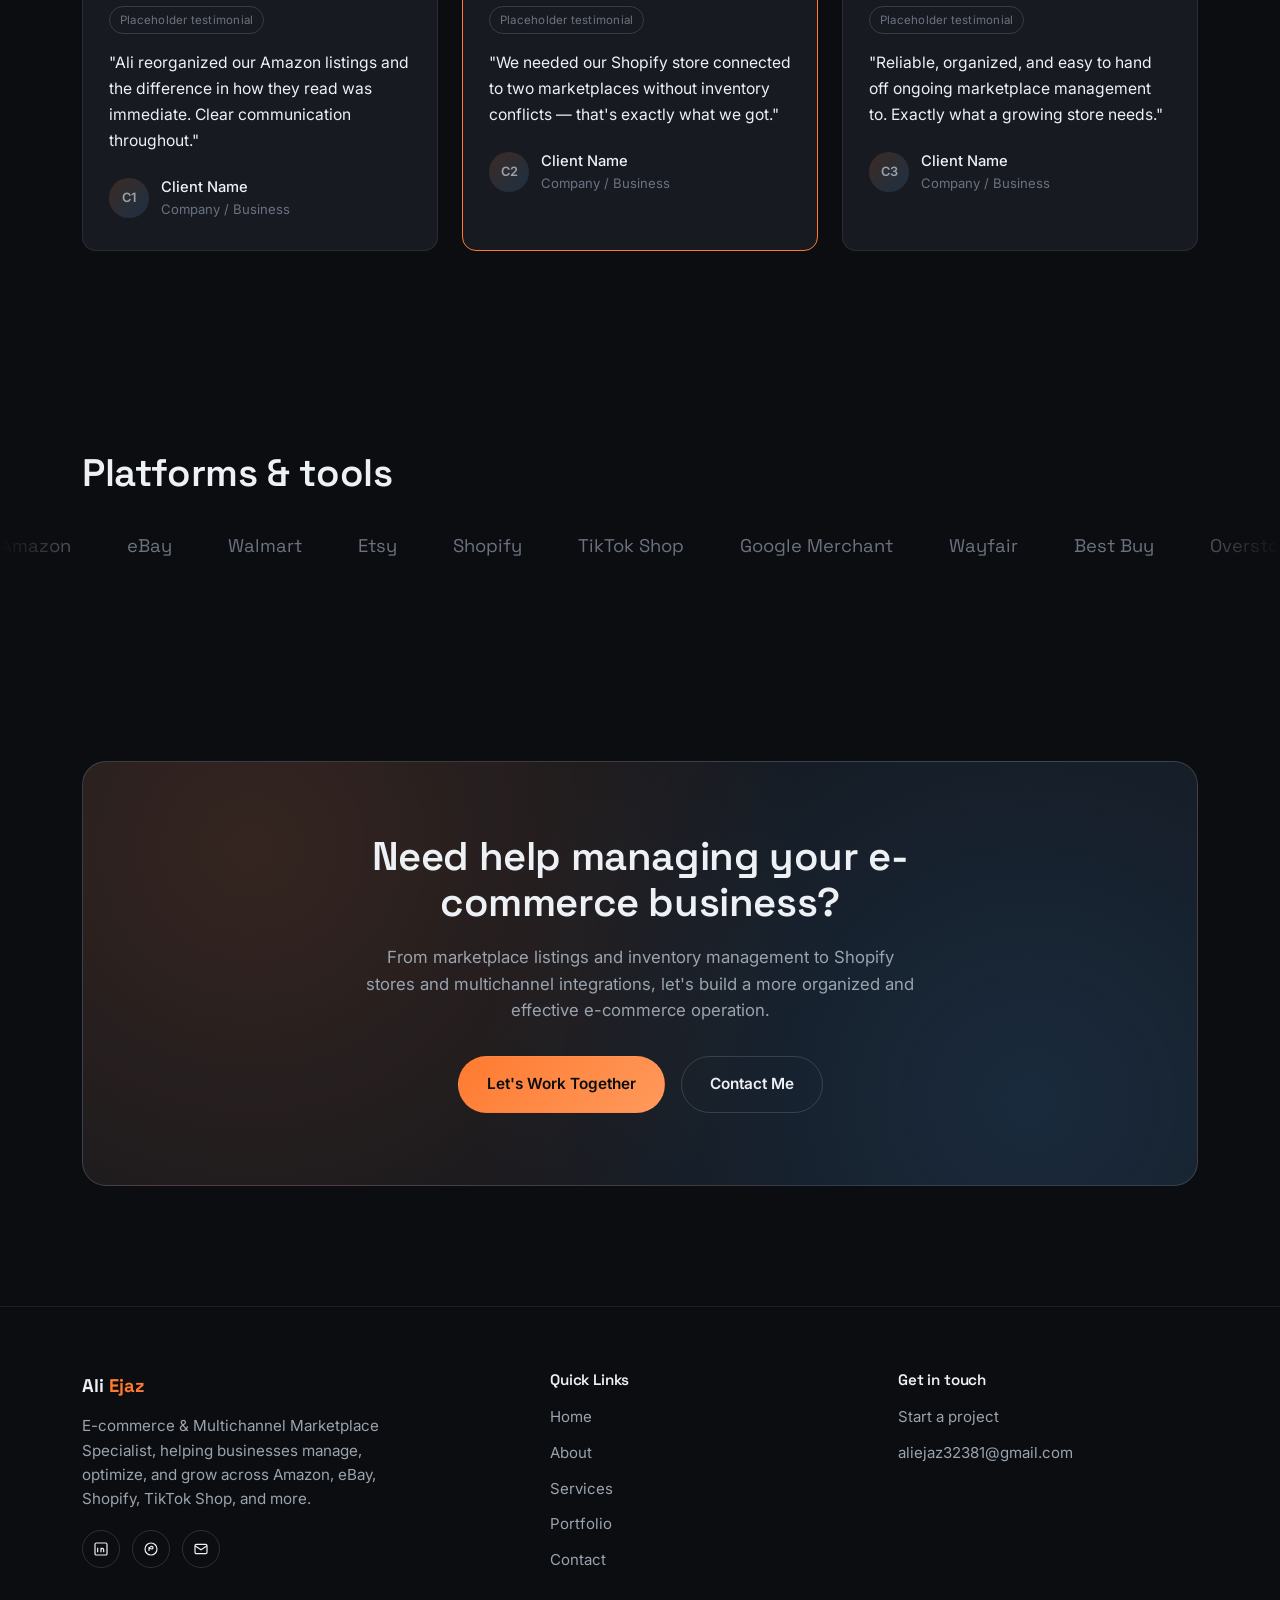
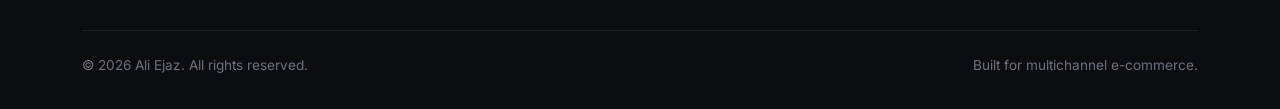
==== commit 096a008c: "Update card on homepage" ====
--- a/index.html
+++ b/index.html
@@ -209,13 +209,16 @@
 </div>
 
         <div class="work-card">
-          <div class="work-visual"><div class="mock-bar"></div></div>
-          <div class="work-body">
-            <span class="work-tag">Integrations</span>
-            <h3>Marketplace Integration Case Study</h3>
-            <p>Handling platform-specific requirements separately within one integration, without breaking either channel.</p>
-          </div>
-        </div>
+  <div class="work-visual">
+    <img src="assets/portfolio/tiktok-shop-management.png"
+         alt="TikTok Shop Management">
+  </div>
+  <div class="work-body">
+    <span class="work-tag">TikTok Shop</span>
+    <h3>TikTok Shop Management</h3>
+    <p>Supporting TikTok Shop with integration, product listings, optimization, affiliate programs, and inventory management.</p>
+  </div>
+</div>
 
       </div>
       <div class="section-foot reveal">
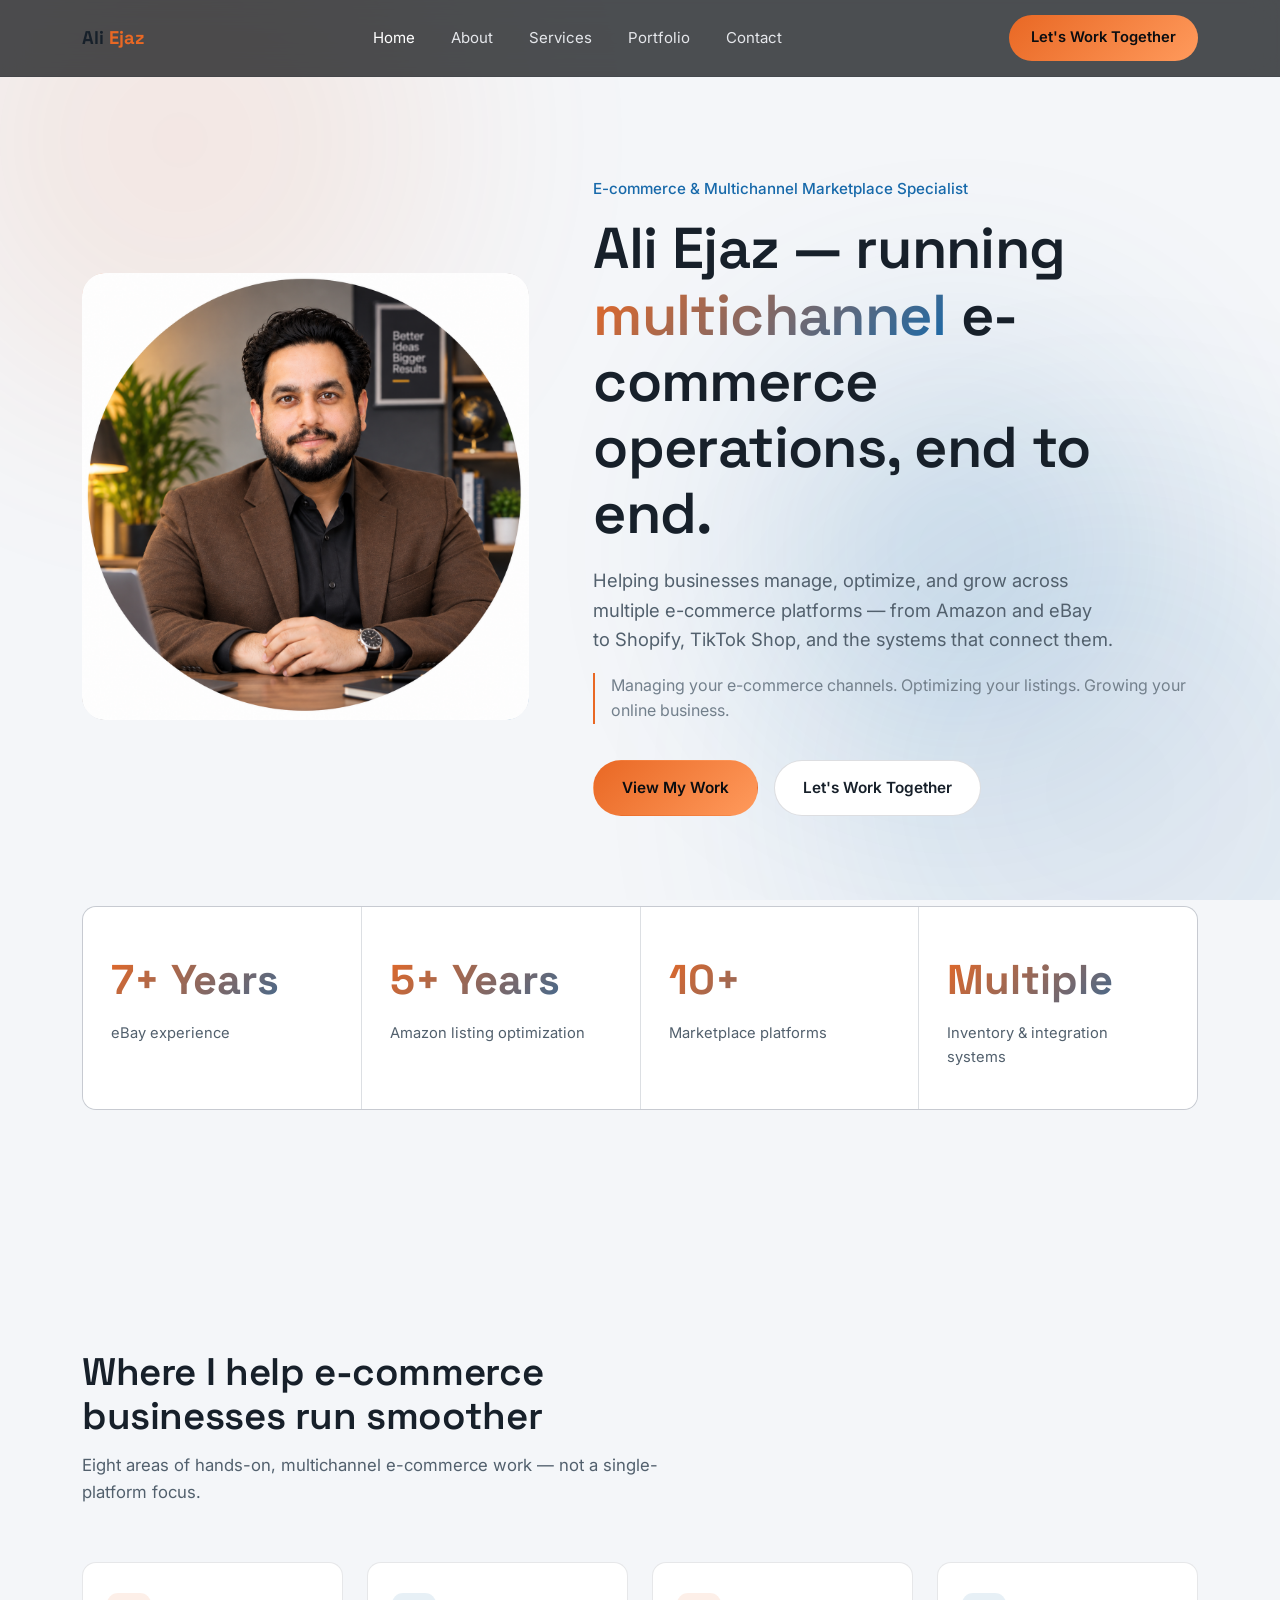
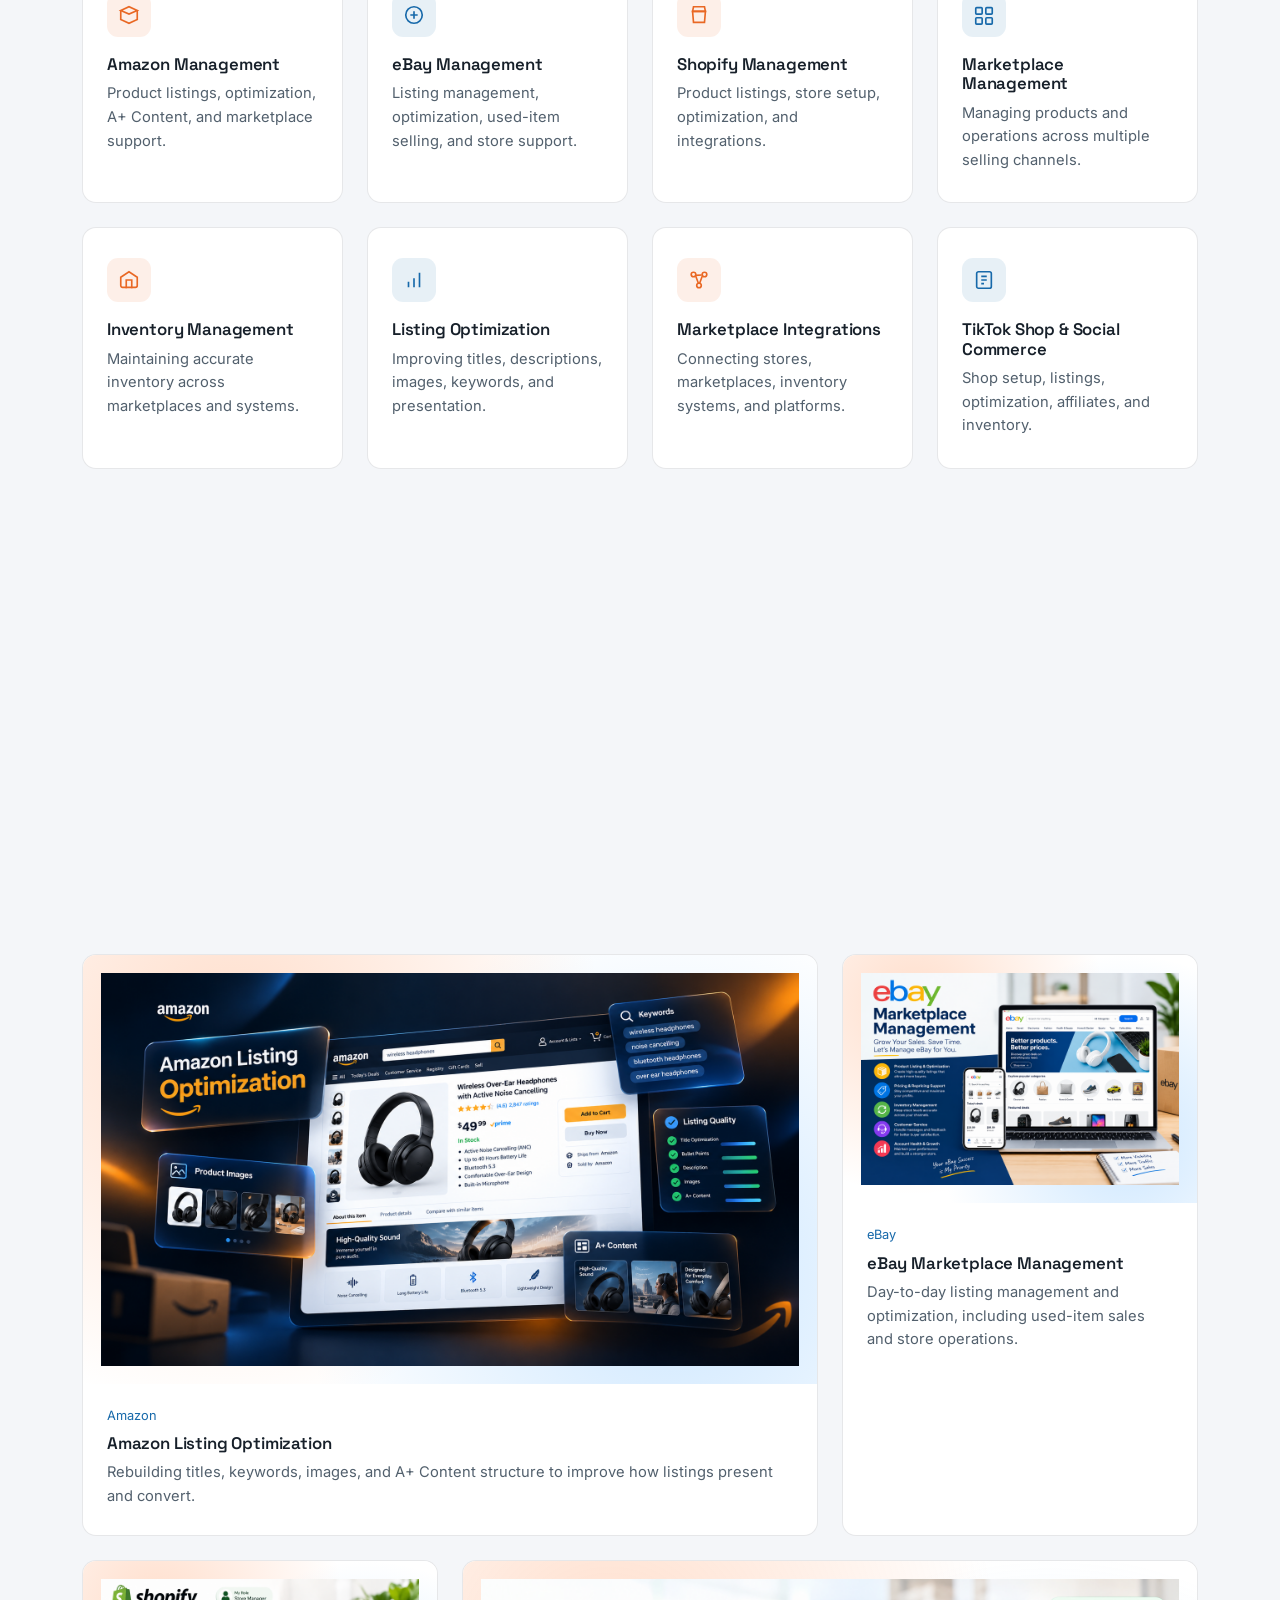
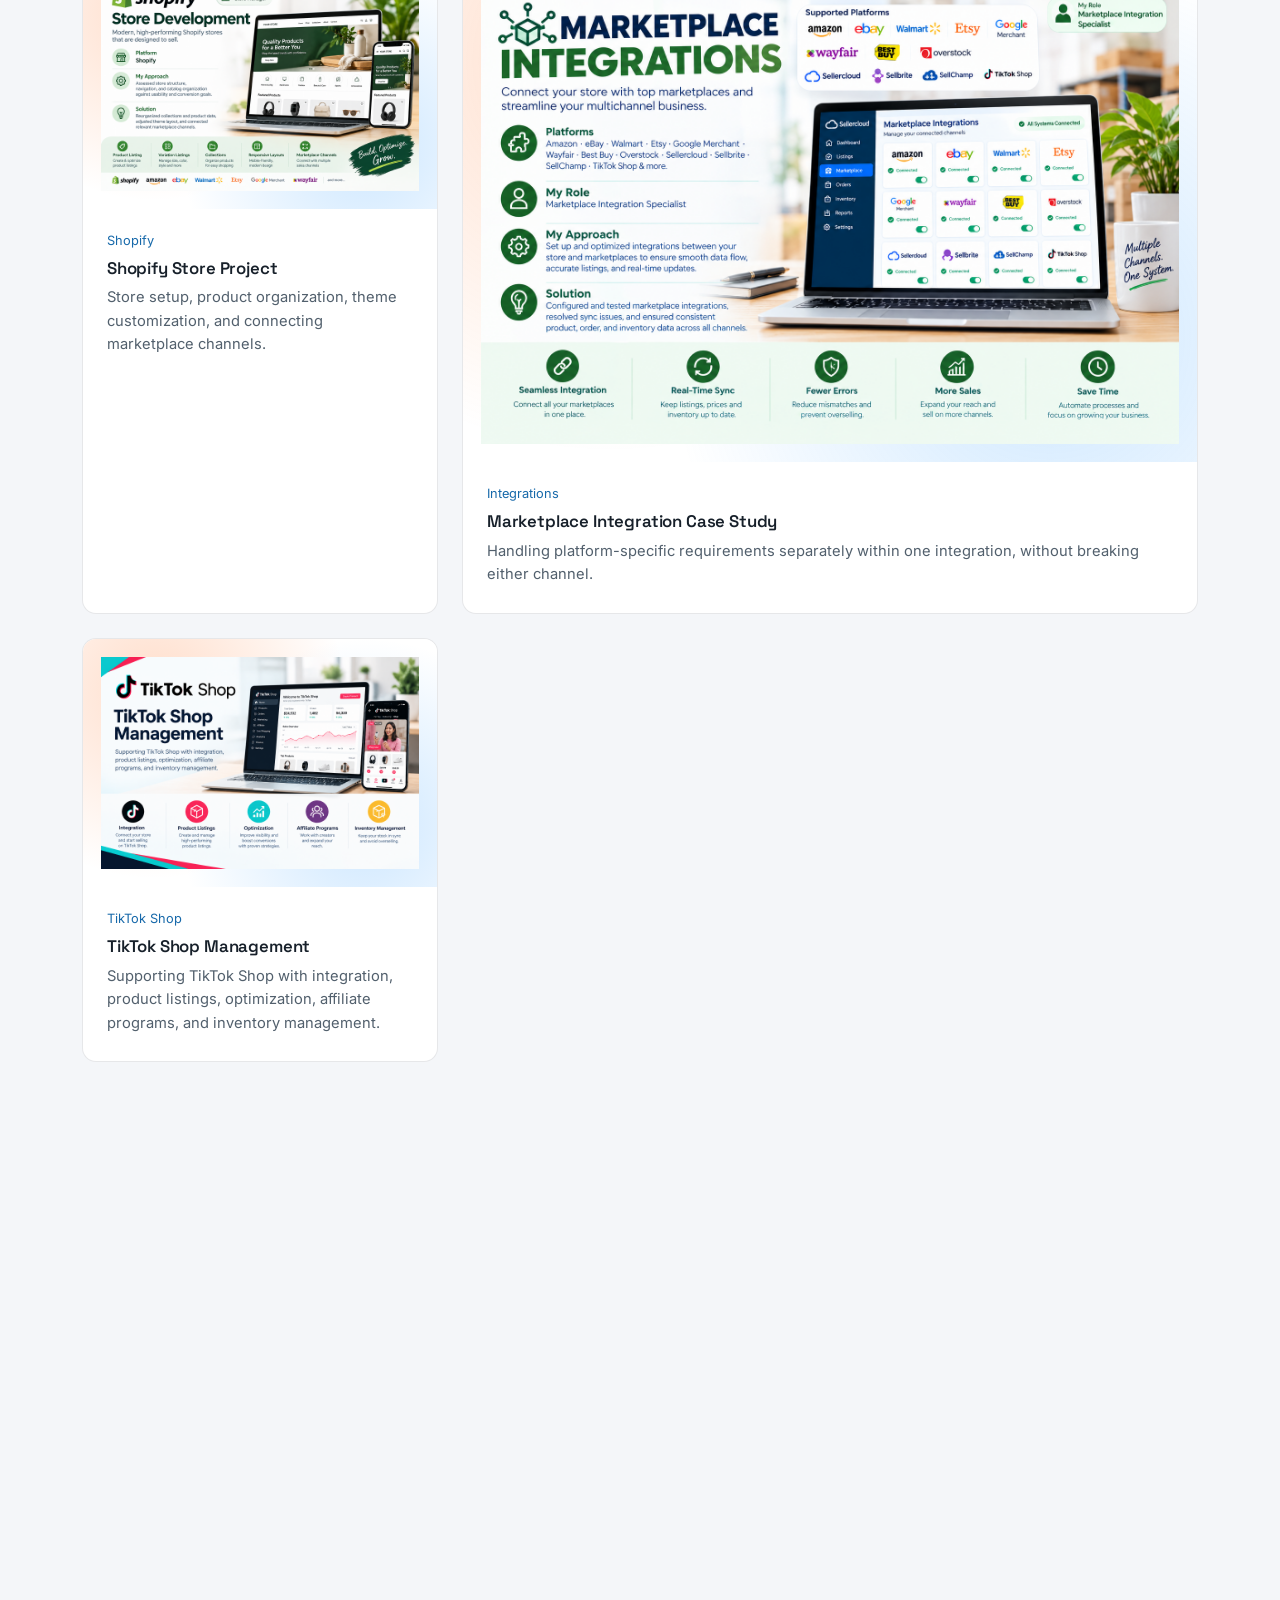
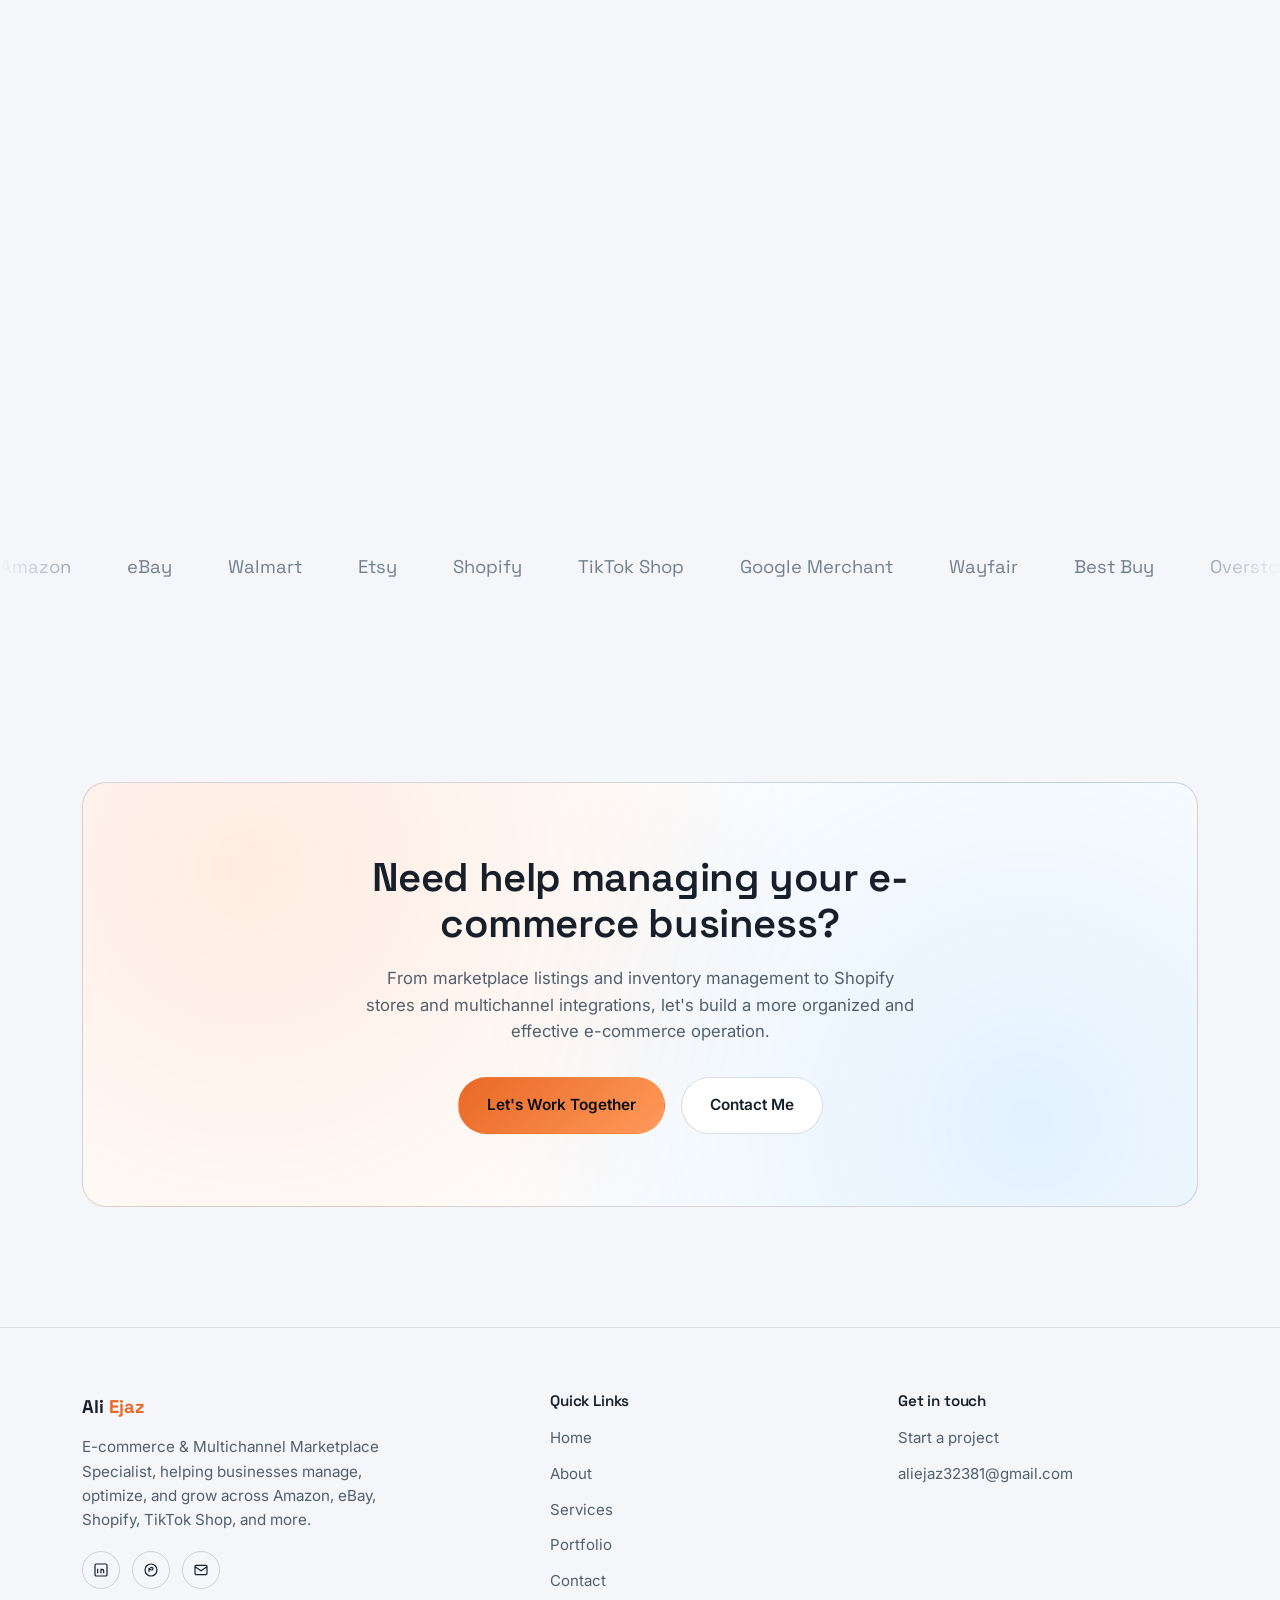
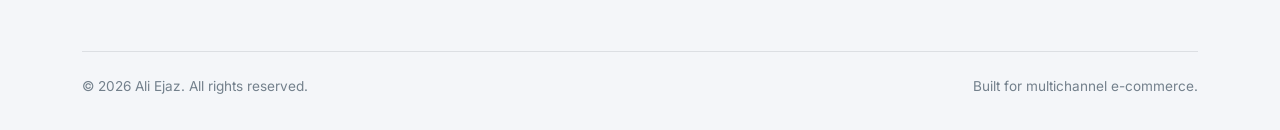
==== commit a9f0ed6e: "Update index" ====
--- a/index.html
+++ b/index.html
@@ -227,39 +227,39 @@
     </div>
   </section>
 
-  <!-- ===================== TESTIMONIALS ===================== -->
+  <!-- ===================== HOW I HELP ===================== -->
   <section id="results">
     <div class="wrap">
       <div class="section-head reveal">
-        <h2>Client results</h2>
-        <p>Placeholder testimonials shown below — replace with real client feedback through the Admin Panel.</p>
+        <h2>What I can help you manage</h2>
+        <p>Hands-on support across marketplaces, listings, stores, inventory, and the systems that connect them.</p>
       </div>
       <div class="testi-track reveal-stagger">
 
         <div class="testi-card">
-          <span class="testi-flag">Placeholder testimonial</span>
-          <p class="testi-quote">"Ali reorganized our Amazon listings and the difference in how they read was immediate. Clear communication throughout."</p>
+          <span class="testi-flag">Marketplace Operations</span>
+          <p class="testi-quote">Manage day-to-day e-commerce operations across Amazon, eBay, Walmart, Etsy, Shopify, TikTok Shop, and other selling channels.</p>
           <div class="testi-person">
-            <div class="testi-avatar">C1</div>
-            <div><div class="name">Client Name</div><div class="role">Company / Business</div></div>
+            <div class="testi-avatar">01</div>
+            <div><div class="name">Marketplace Management</div><div class="role">Listings • Stores • Operations</div></div>
           </div>
         </div>
 
         <div class="testi-card">
-          <span class="testi-flag">Placeholder testimonial</span>
-          <p class="testi-quote">"We needed our Shopify store connected to two marketplaces without inventory conflicts — that's exactly what we got."</p>
+          <span class="testi-flag">Listing & Store Optimization</span>
+          <p class="testi-quote">Improve titles, descriptions, keywords, images, A+ Content, product organization, and storefront presentation to create clearer customer experiences.</p>
           <div class="testi-person">
-            <div class="testi-avatar">C2</div>
-            <div><div class="name">Client Name</div><div class="role">Company / Business</div></div>
+            <div class="testi-avatar">02</div>
+            <div><div class="name">Listing Optimization</div><div class="role">Amazon • eBay • Shopify • More</div></div>
           </div>
         </div>
 
         <div class="testi-card">
-          <span class="testi-flag">Placeholder testimonial</span>
-          <p class="testi-quote">"Reliable, organized, and easy to hand off ongoing marketplace management to. Exactly what a growing store needs."</p>
+          <span class="testi-flag">Inventory & Integrations</span>
+          <p class="testi-quote">Connect marketplaces, stores, and inventory systems while keeping channel-specific requirements organized and reducing manual work.</p>
           <div class="testi-person">
-            <div class="testi-avatar">C3</div>
-            <div><div class="name">Client Name</div><div class="role">Company / Business</div></div>
+            <div class="testi-avatar">03</div>
+            <div><div class="name">Multichannel Integrations</div><div class="role">Sellercloud • Sellbrite • SellChamp • More</div></div>
           </div>
         </div>
 
--- a/css/style.css
+++ b/css/style.css
@@ -7,13 +7,13 @@
 
 :root{
   /* --- color tokens --- */
-  --bg:            #0b0d10;
+  --bg:            #f5f7fa;
   --bg-elevated:   #14171d;
   --bg-card:       #171b21;
   --line:          rgba(255,255,255,.08);
   --line-strong:   rgba(255,255,255,.14);
-  --text:          #edf0f4;
-  --text-dim:      #9aa3ae;
+  --text:          #17202a;
+  --text-dim:      #4b5563;
   --text-faint:    #6b7280;
   --orange:        #ff7a30;
   --orange-soft:   rgba(255,122,48,.16);
@@ -133,7 +133,7 @@
 .nav-links{ display:flex; gap:36px; }
 .nav-links a{
   font-size:.94rem;
-  color:var(--text-dim);
+  color:#e5e7eb;
   transition:color .25s ease;
 }
 .nav-links a:hover, .nav-links a.active{ color:var(--text); }
@@ -240,9 +240,60 @@
 }
 
 @media (max-width:860px){
-  .nav-links, .nav-cta{ display:none; }
+  .nav .wrap{
+    height:auto;
+    min-height:76px;
+    flex-wrap:wrap;
+    padding-top:14px;
+    padding-bottom:12px;
+    row-gap:10px;
+  }
+
+  .nav-links{
+    display:flex;
+    width:100%;
+    order:3;
+    justify-content:center;
+    align-items:center;
+    gap:clamp(10px,3.5vw,20px);
+    padding-top:4px;
+  }
+
+  .nav-links a{
+    font-size:.78rem;
+    white-space:nowrap;
+  }
+
+  .nav-cta{
+    display:inline-flex;
+    order:2;
+    padding:9px 16px;
+    font-size:.78rem;
+    margin-left:auto;
+  }
+
   .footer-grid{ grid-template-columns:1fr; }
   section{ padding:80px 0; }
+}
+
+@media (max-width:420px){
+  .nav .wrap{
+    padding-left:16px;
+    padding-right:16px;
+  }
+
+  .nav-links{
+    gap:9px;
+  }
+
+  .nav-links a{
+    font-size:.68rem;
+  }
+
+  .nav-cta{
+    padding:8px 13px;
+    font-size:.72rem;
+  }
 }
 
 /* --- shared small chip used on services & portfolio cards --- */
@@ -252,3 +303,37 @@
   padding:3px 10px; border-radius:999px;
   display:inline-block;
 }
+
+
+/* ============== PROFESSIONAL LIGHT THEME REFINEMENT ============== */
+:root{
+  --bg:#f4f6f9;
+  --bg-elevated:#ffffff;
+  --bg-card:#ffffff;
+  --line:rgba(15,23,42,.10);
+  --line-strong:rgba(15,23,42,.16);
+  --text:#17202a;
+  --text-dim:#52606d;
+  --text-faint:#73808c;
+  --orange:#e96824;
+  --orange-soft:rgba(233,104,36,.10);
+  --blue:#1769aa;
+  --blue-soft:rgba(23,105,170,.10);
+}
+
+.nav-links a:hover,
+.nav-links a.active{ color:#ffffff; }
+
+.bg-glow span{ opacity:.10; }
+
+.btn-secondary{
+  background:#ffffff;
+  border-color:rgba(15,23,42,.14);
+  color:#17202a;
+}
+
+.tool-chip{
+  color:#52606d;
+  background:#f8fafc;
+  border-color:rgba(15,23,42,.12);
+}
--- a/css/home.css
+++ b/css/home.css
@@ -10,10 +10,13 @@
 }
 .hero-photo{
   position:relative;
-  aspect-ratio:1/1.05;
+  width:100%;
+  max-width:520px;
+  aspect-ratio:1/1;
+  margin:0 auto;
   border-radius:24px;
-  background:var(--bg-elevated);
-  border:1px solid var(--line-strong);
+  background:transparent;
+  border:0;
   overflow:hidden;
   opacity:0;
   transform:scale(.94);
@@ -34,9 +37,7 @@
   display:flex; align-items:center; justify-content:center;
   font-family:var(--font-head); font-weight:700;
   font-size:5rem;
-  background:radial-gradient(circle at 30% 20%, rgba(255,122,48,.22), transparent 60%),
-             radial-gradient(circle at 80% 80%, rgba(58,160,255,.22), transparent 55%),
-             var(--bg-card);
+  background:transparent;
   color:var(--text);
 }
 .hero-photo .avatar-tag{
@@ -246,3 +247,70 @@
   .work-card:nth-child(1),.work-card:nth-child(4){ grid-column:span 1; }
   .testi-track{ grid-template-columns:1fr; }
 }
+@media (max-width:700px){
+  .hero-photo{
+    width:100%;
+    max-width:380px;
+    margin:0 auto;
+  }
+}
+
+
+
+/* --- homepage hero image: blend away the white image canvas --- */
+.hero-photo > img{
+  width:100%;
+  height:100%;
+  display:block;
+  object-fit:cover;
+  mix-blend-mode:multiply;
+}
+
+
+/* --- mobile stats: keep all content inside the cards --- */
+@media (max-width:700px){
+  .stats-grid{
+    grid-template-columns:repeat(2,minmax(0,1fr));
+    width:100%;
+    min-width:0;
+  }
+
+  .stat-card{
+    min-width:0;
+    padding:28px 18px;
+    overflow:hidden;
+  }
+
+  .stat-num{
+    font-size:2rem;
+    line-height:1.15;
+    min-width:0;
+    overflow-wrap:anywhere;
+  }
+
+  .stat-label{
+    max-width:100%;
+    line-height:1.5;
+    overflow-wrap:anywhere;
+    word-break:normal;
+  }
+}
+
+@media (max-width:420px){
+  .stat-card{
+    padding:26px 14px;
+  }
+
+  .stat-num{
+    font-size:1.8rem;
+  }
+
+  /* The longer fourth statistic gets a little more room on narrow phones. */
+  .stat-card:nth-child(4) .stat-num{
+    font-size:1.65rem;
+  }
+
+  .stat-label{
+    font-size:.82rem;
+  }
+}
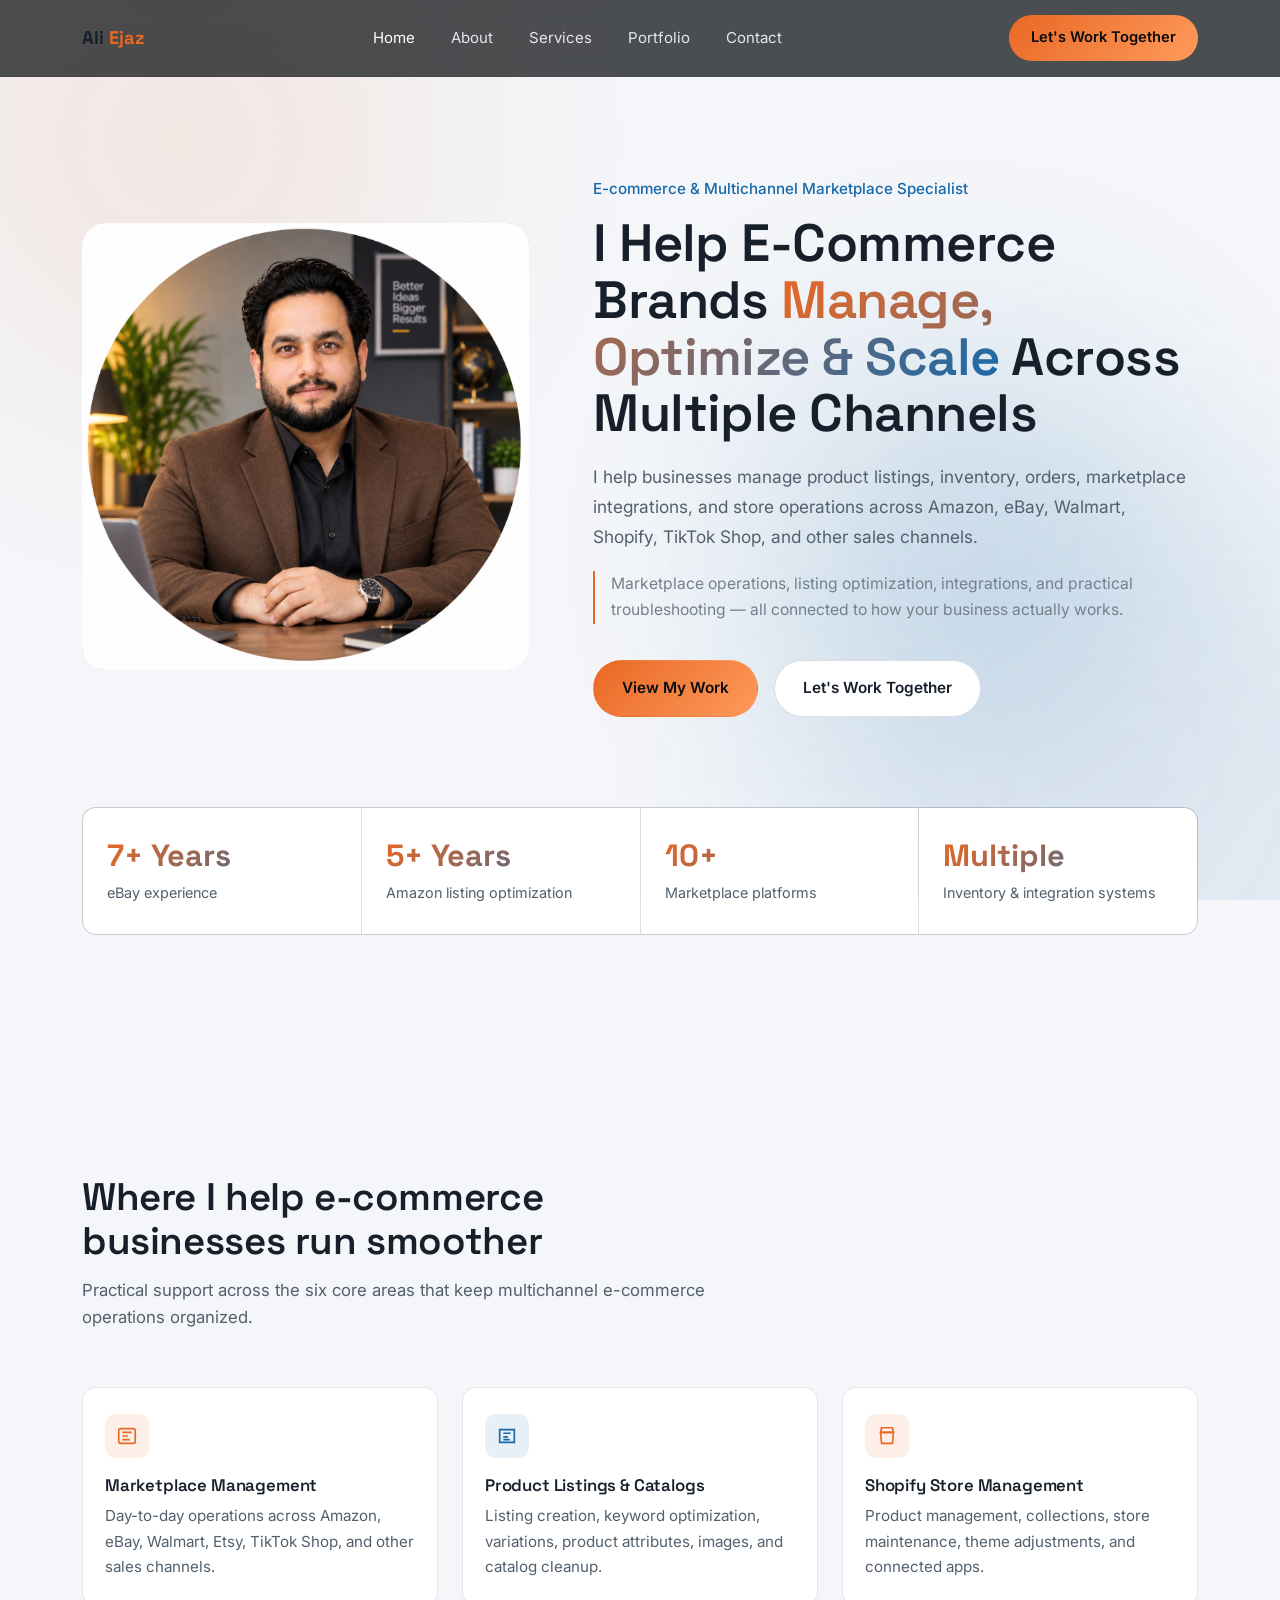
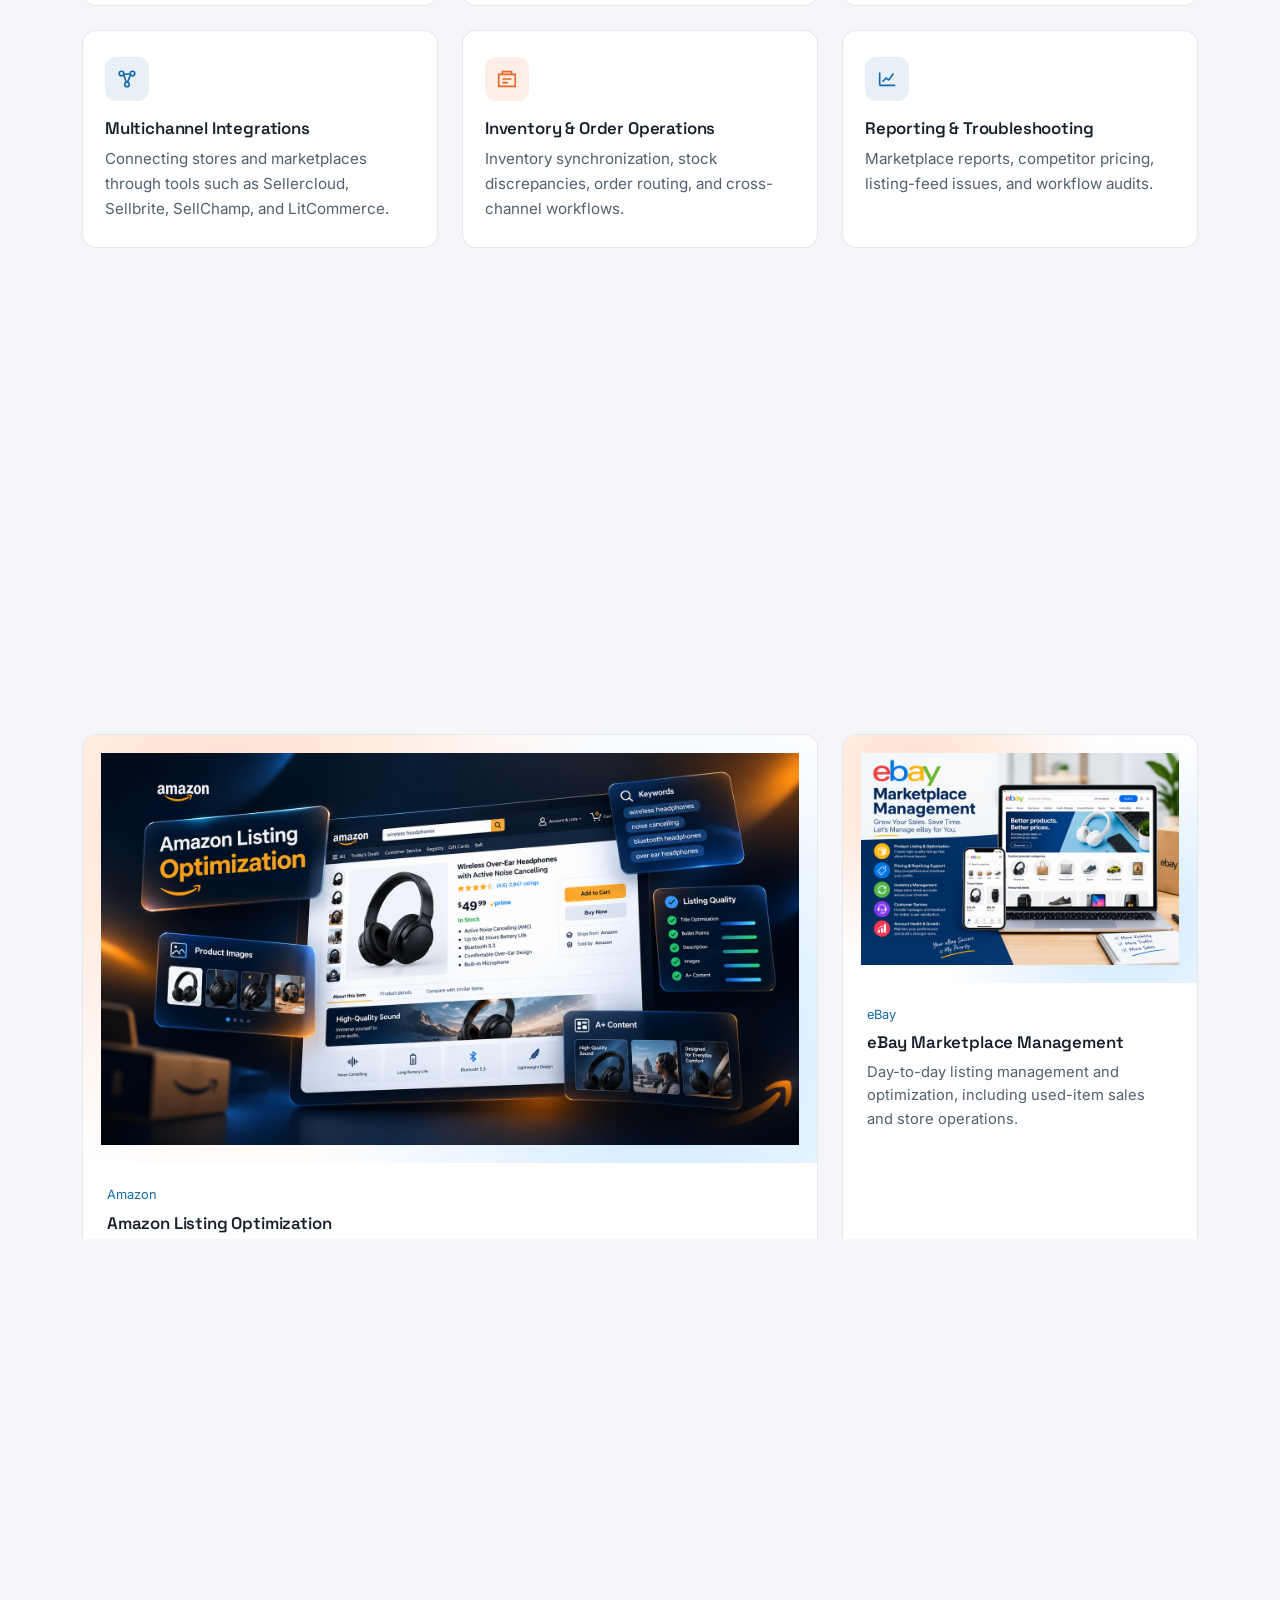
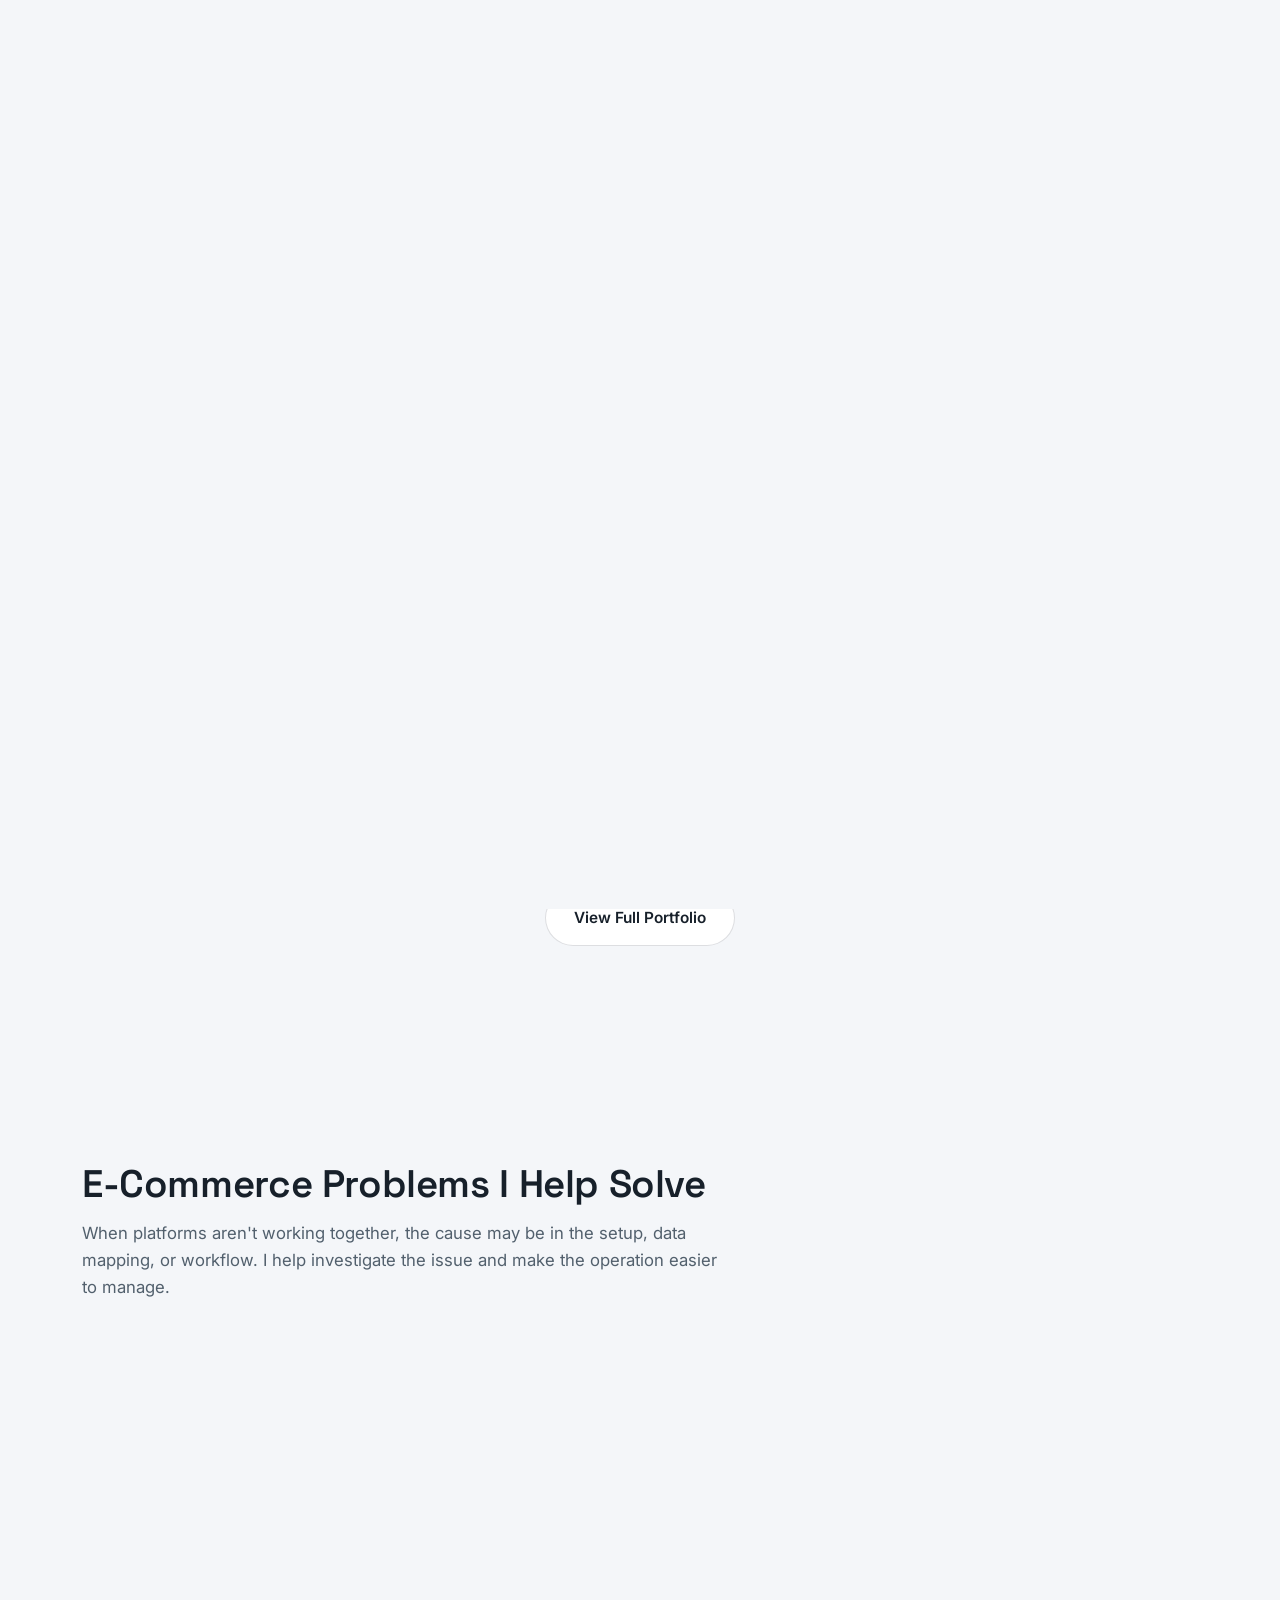
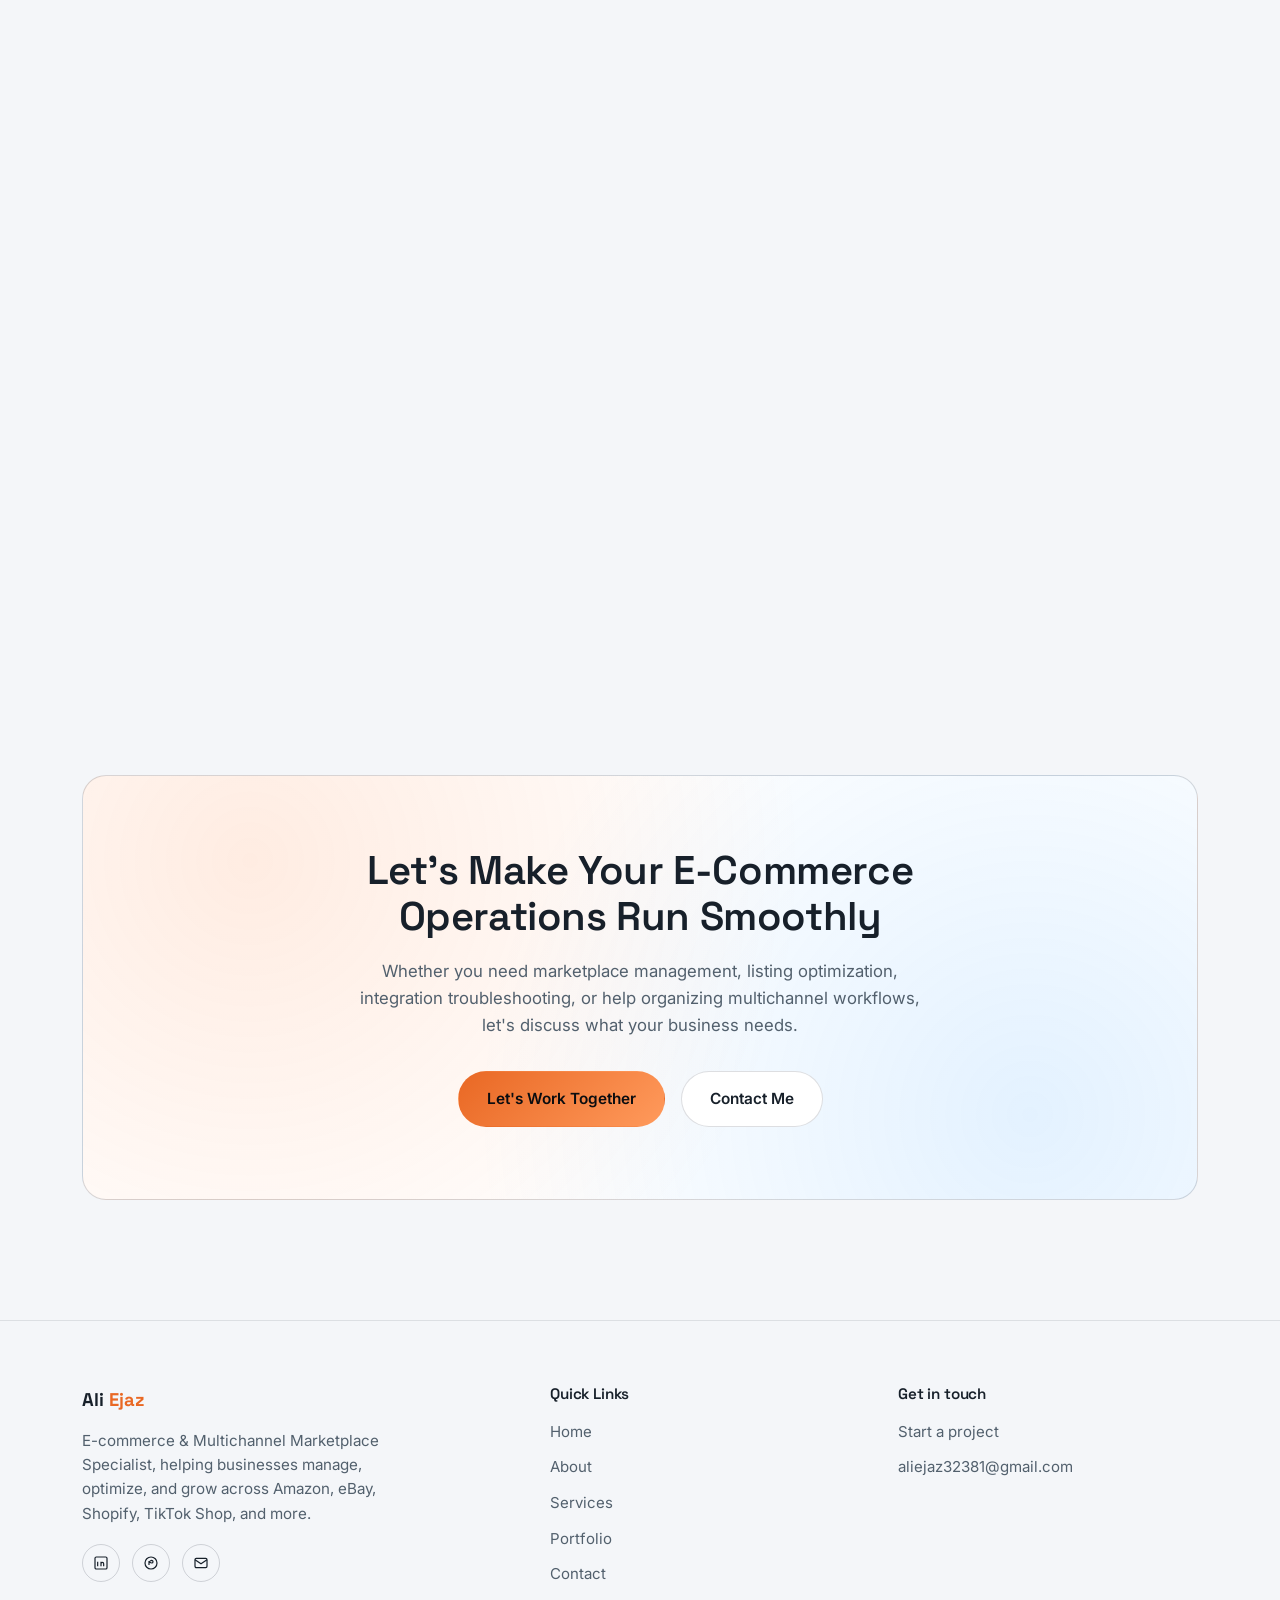
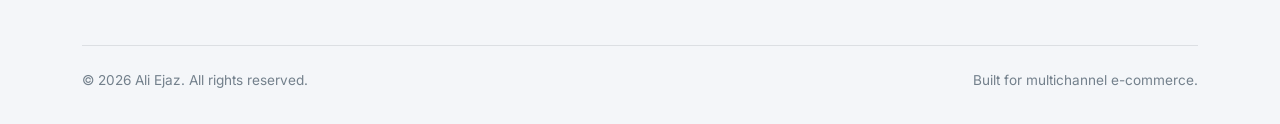
==== commit c4c4eadd: "Update design" ====
--- a/index.html
+++ b/index.html
@@ -36,9 +36,9 @@
       </div>
       <div class="hero-content">
         <div class="eyebrow">E-commerce & Multichannel Marketplace Specialist</div>
-        <h1>Ali Ejaz — running <em>multichannel</em> e-commerce operations, end to end.</h1>
-        <p class="lede">Helping businesses manage, optimize, and grow across multiple e-commerce platforms — from Amazon and eBay to Shopify, TikTok Shop, and the systems that connect them.</p>
-        <p class="tagline">Managing your e-commerce channels. Optimizing your listings. Growing your online business.</p>
+        <h1>I Help E-Commerce Brands <em>Manage, Optimize & Scale</em> Across Multiple Channels</h1>
+        <p class="lede">I help businesses manage product listings, inventory, orders, marketplace integrations, and store operations across Amazon, eBay, Walmart, Shopify, TikTok Shop, and other sales channels.</p>
+        <p class="tagline">Marketplace operations, listing optimization, integrations, and practical troubleshooting — all connected to how your business actually works.</p>
         <div class="hero-actions">
           <a href="portfolio.html" class="btn btn-primary">View My Work</a>
           <a href="https://www.upwork.com/freelancers/~01ef8930bdfa332eaa?referrer_url_path=%2Fnx%2Fsearch%2Ftalent%2Fdetails%2F~01ef8930bdfa332eaa%2Fprofile" class="btn btn-secondary" target="_blank" rel="noopener">Let's Work Together</a>
@@ -76,73 +76,45 @@
     <div class="wrap">
       <div class="section-head reveal">
         <h2>Where I help e-commerce businesses run smoother</h2>
-        <p>Eight areas of hands-on, multichannel e-commerce work — not a single-platform focus.</p>
+        <p>Practical support across the six core areas that keep multichannel e-commerce operations organized.</p>
       </div>
       <div class="services-grid reveal-stagger">
 
-        <div class="service-card">
-          <div class="service-icon">
-            <svg width="22" height="22" viewBox="0 0 24 24" fill="none" stroke="currentColor" stroke-width="1.8"><path d="M3 7l9-4 9 4-9 4-9-4z"/><path d="M3 7v10l9 4 9-4V7"/></svg>
-          </div>
-          <h3>Amazon Management</h3>
-          <p>Product listings, optimization, A+ Content, and marketplace support.</p>
-        </div>
-
-        <div class="service-card">
-          <div class="service-icon">
-            <svg width="22" height="22" viewBox="0 0 24 24" fill="none" stroke="currentColor" stroke-width="1.8"><circle cx="12" cy="12" r="9"/><path d="M8 12h8M12 8v8"/></svg>
-          </div>
-          <h3>eBay Management</h3>
-          <p>Listing management, optimization, used-item selling, and store support.</p>
-        </div>
-
-        <div class="service-card">
-          <div class="service-icon">
-            <svg width="22" height="22" viewBox="0 0 24 24" fill="none" stroke="currentColor" stroke-width="1.8"><path d="M6 3h12l1 5H5l1-5z"/><path d="M5 8h14l-1 12H6L5 8z"/></svg>
-          </div>
-          <h3>Shopify Management</h3>
-          <p>Product listings, store setup, optimization, and integrations.</p>
-        </div>
-
-        <div class="service-card">
-          <div class="service-icon">
-            <svg width="22" height="22" viewBox="0 0 24 24" fill="none" stroke="currentColor" stroke-width="1.8"><rect x="3" y="4" width="7" height="7" rx="1"/><rect x="14" y="4" width="7" height="7" rx="1"/><rect x="3" y="15" width="7" height="7" rx="1"/><rect x="14" y="15" width="7" height="7" rx="1"/></svg>
-          </div>
+        <article class="service-card">
+          <div class="service-icon"><svg width="22" height="22" viewBox="0 0 24 24" fill="none" stroke="currentColor" stroke-width="1.8"><rect x="3" y="4" width="18" height="16" rx="2"/><path d="M7 8h10M7 12h6M7 16h8"/></svg></div>
           <h3>Marketplace Management</h3>
-          <p>Managing products and operations across multiple selling channels.</p>
-        </div>
-
-        <div class="service-card">
-          <div class="service-icon">
-            <svg width="22" height="22" viewBox="0 0 24 24" fill="none" stroke="currentColor" stroke-width="1.8"><path d="M3 9l9-6 9 6v9a2 2 0 01-2 2H5a2 2 0 01-2-2V9z"/><path d="M9 21V12h6v9"/></svg>
-          </div>
-          <h3>Inventory Management</h3>
-          <p>Maintaining accurate inventory across marketplaces and systems.</p>
-        </div>
-
-        <div class="service-card">
-          <div class="service-icon">
-            <svg width="22" height="22" viewBox="0 0 24 24" fill="none" stroke="currentColor" stroke-width="1.8"><path d="M12 20V10M18 20V4M6 20v-6"/></svg>
-          </div>
-          <h3>Listing Optimization</h3>
-          <p>Improving titles, descriptions, images, keywords, and presentation.</p>
-        </div>
-
-        <div class="service-card">
-          <div class="service-icon">
-            <svg width="22" height="22" viewBox="0 0 24 24" fill="none" stroke="currentColor" stroke-width="1.8"><circle cx="6" cy="6" r="2.5"/><circle cx="18" cy="6" r="2.5"/><circle cx="12" cy="18" r="2.5"/><path d="M8 7l7-.5M8.5 8l3 8M15.5 8l-3 8"/></svg>
-          </div>
-          <h3>Marketplace Integrations</h3>
-          <p>Connecting stores, marketplaces, inventory systems, and platforms.</p>
-        </div>
-
-        <div class="service-card">
-          <div class="service-icon">
-            <svg width="22" height="22" viewBox="0 0 24 24" fill="none" stroke="currentColor" stroke-width="1.8"><rect x="4" y="3" width="16" height="18" rx="2"/><path d="M9 8h6M9 12h6M9 16h3"/></svg>
-          </div>
-          <h3>TikTok Shop & Social Commerce</h3>
-          <p>Shop setup, listings, optimization, affiliates, and inventory.</p>
-        </div>
+          <p>Day-to-day operations across Amazon, eBay, Walmart, Etsy, TikTok Shop, and other sales channels.</p>
+        </article>
+
+        <article class="service-card">
+          <div class="service-icon"><svg width="22" height="22" viewBox="0 0 24 24" fill="none" stroke="currentColor" stroke-width="1.8"><path d="M4 5h16v14H4z"/><path d="M8 9h8M8 13h5M8 16h7"/></svg></div>
+          <h3>Product Listings & Catalogs</h3>
+          <p>Listing creation, keyword optimization, variations, product attributes, images, and catalog cleanup.</p>
+        </article>
+
+        <article class="service-card">
+          <div class="service-icon"><svg width="22" height="22" viewBox="0 0 24 24" fill="none" stroke="currentColor" stroke-width="1.8"><path d="M6 3h12l1 5H5l1-5z"/><path d="M5 8h14l-1 12H6L5 8z"/></svg></div>
+          <h3>Shopify Store Management</h3>
+          <p>Product management, collections, store maintenance, theme adjustments, and connected apps.</p>
+        </article>
+
+        <article class="service-card">
+          <div class="service-icon"><svg width="22" height="22" viewBox="0 0 24 24" fill="none" stroke="currentColor" stroke-width="1.8"><circle cx="6" cy="6" r="2.5"/><circle cx="18" cy="6" r="2.5"/><circle cx="12" cy="18" r="2.5"/><path d="M8 7l7-.5M8.5 8l3 8M15.5 8l-3 8"/></svg></div>
+          <h3>Multichannel Integrations</h3>
+          <p>Connecting stores and marketplaces through tools such as Sellercloud, Sellbrite, SellChamp, and LitCommerce.</p>
+        </article>
+
+        <article class="service-card">
+          <div class="service-icon"><svg width="22" height="22" viewBox="0 0 24 24" fill="none" stroke="currentColor" stroke-width="1.8"><path d="M3 7h18v13H3z"/><path d="M7 7V4h10v3M7 12h10M7 16h6"/></svg></div>
+          <h3>Inventory & Order Operations</h3>
+          <p>Inventory synchronization, stock discrepancies, order routing, and cross-channel workflows.</p>
+        </article>
+
+        <article class="service-card">
+          <div class="service-icon"><svg width="22" height="22" viewBox="0 0 24 24" fill="none" stroke="currentColor" stroke-width="1.8"><path d="M4 19V5M4 19h17"/><path d="m7 15 4-4 3 2 5-7"/></svg></div>
+          <h3>Reporting & Troubleshooting</h3>
+          <p>Marketplace reports, competitor pricing, listing-feed issues, and workflow audits.</p>
+        </article>
 
       </div>
       <div class="section-foot reveal">
@@ -227,42 +199,37 @@
     </div>
   </section>
 
-  <!-- ===================== HOW I HELP ===================== -->
-  <section id="results">
+  <!-- ===================== PROBLEMS I SOLVE ===================== -->
+  <section id="problems" class="problems-section">
     <div class="wrap">
       <div class="section-head reveal">
-        <h2>What I can help you manage</h2>
-        <p>Hands-on support across marketplaces, listings, stores, inventory, and the systems that connect them.</p>
-      </div>
-      <div class="testi-track reveal-stagger">
-
-        <div class="testi-card">
-          <span class="testi-flag">Marketplace Operations</span>
-          <p class="testi-quote">Manage day-to-day e-commerce operations across Amazon, eBay, Walmart, Etsy, Shopify, TikTok Shop, and other selling channels.</p>
-          <div class="testi-person">
-            <div class="testi-avatar">01</div>
-            <div><div class="name">Marketplace Management</div><div class="role">Listings • Stores • Operations</div></div>
-          </div>
-        </div>
-
-        <div class="testi-card">
-          <span class="testi-flag">Listing & Store Optimization</span>
-          <p class="testi-quote">Improve titles, descriptions, keywords, images, A+ Content, product organization, and storefront presentation to create clearer customer experiences.</p>
-          <div class="testi-person">
-            <div class="testi-avatar">02</div>
-            <div><div class="name">Listing Optimization</div><div class="role">Amazon • eBay • Shopify • More</div></div>
-          </div>
-        </div>
-
-        <div class="testi-card">
-          <span class="testi-flag">Inventory & Integrations</span>
-          <p class="testi-quote">Connect marketplaces, stores, and inventory systems while keeping channel-specific requirements organized and reducing manual work.</p>
-          <div class="testi-person">
-            <div class="testi-avatar">03</div>
-            <div><div class="name">Multichannel Integrations</div><div class="role">Sellercloud • Sellbrite • SellChamp • More</div></div>
-          </div>
-        </div>
-
+        <h2>E-Commerce Problems I Help Solve</h2>
+        <p>When platforms aren't working together, the cause may be in the setup, data mapping, or workflow. I help investigate the issue and make the operation easier to manage.</p>
+      </div>
+      <div class="problems-grid reveal-stagger">
+        <article class="problem-card">
+          <div class="problem-icon"><svg width="22" height="22" viewBox="0 0 24 24" fill="none" stroke="currentColor" stroke-width="1.8"><path d="M20 7v5h-5"/><path d="M4 17v-5h5"/><path d="M5.6 9A7 7 0 0 1 18 6l2 6M4 12l2 6a7 7 0 0 0 12.4-3"/></svg></div>
+          <h3>Inventory isn't syncing</h3>
+          <p>Review channel mappings, synchronization rules, and conflicting stock quantities across connected systems.</p>
+        </article>
+        <article class="problem-card">
+          <div class="problem-icon"><svg width="22" height="22" viewBox="0 0 24 24" fill="none" stroke="currentColor" stroke-width="1.8"><rect x="3" y="3" width="18" height="18" rx="2"/><circle cx="8.5" cy="8.5" r="1.5"/><path d="m21 15-5-5L5 21"/></svg></div>
+          <h3>Listings or images are incorrect</h3>
+          <p>Investigate product data, listing feeds, channel-specific content, attributes, and image mapping.</p>
+        </article>
+        <article class="problem-card">
+          <div class="problem-icon"><svg width="22" height="22" viewBox="0 0 24 24" fill="none" stroke="currentColor" stroke-width="1.8"><path d="M3 4h18v13H3z"/><path d="M7 21h10M12 17v4M7 9h4M7 13h8"/></svg></div>
+          <h3>Orders aren't flowing correctly</h3>
+          <p>Check integration settings, order routing, fulfillment rules, and the handoff between platforms.</p>
+        </article>
+        <article class="problem-card">
+          <div class="problem-icon"><svg width="22" height="22" viewBox="0 0 24 24" fill="none" stroke="currentColor" stroke-width="1.8"><path d="M4 19V5M4 19h17"/><path d="m7 15 4-4 3 2 5-7"/></svg></div>
+          <h3>Marketplace workflows are messy</h3>
+          <p>Organize listing, pricing, inventory, and reporting processes so daily operations are easier to manage.</p>
+        </article>
+      </div>
+      <div class="problem-note reveal">
+        <p>Sometimes you don't need another tool. You need someone who understands your setup and can work out what's actually causing the problem.</p>
       </div>
     </div>
   </section>
@@ -271,7 +238,7 @@
   <section class="marquee-section">
     <div class="wrap">
       <div class="section-head reveal" style="margin-bottom:36px;">
-        <h2>Platforms & tools</h2>
+        <h2>Platforms & Tools I Work With</h2>
       </div>
     </div>
     <div class="marquee-wrap reveal">
@@ -292,8 +259,8 @@
   <section id="contact-cta">
     <div class="wrap">
       <div class="closing-cta reveal">
-        <h2>Need help managing your e-commerce business?</h2>
-        <p>From marketplace listings and inventory management to Shopify stores and multichannel integrations, let's build a more organized and effective e-commerce operation.</p>
+        <h2>Let’s Make Your E-Commerce Operations Run Smoothly</h2>
+        <p>Whether you need marketplace management, listing optimization, integration troubleshooting, or help organizing multichannel workflows, let's discuss what your business needs.</p>
         <div class="closing-actions">
           <a href="https://www.upwork.com/freelancers/~01ef8930bdfa332eaa?referrer_url_path=%2Fnx%2Fsearch%2Ftalent%2Fdetails%2F~01ef8930bdfa332eaa%2Fprofile" class="btn btn-primary" target="_blank" rel="noopener">Let's Work Together</a>
           <a href="mailto:aliejaz32381@gmail.com" class="btn btn-secondary">Contact Me</a>
--- a/css/home.css
+++ b/css/home.css
@@ -314,3 +314,66 @@
     font-size:.82rem;
   }
 }
+
+
+/* ============== CONTENT & READABILITY UPDATES ============== */
+.hero-content h1{
+  font-size:clamp(2.35rem,4.1vw,3.35rem);
+  max-width:760px;
+  line-height:1.08;
+}
+.hero-content .lede{font-size:1.08rem;line-height:1.75;max-width:600px;}
+.hero-content .tagline{font-size:.98rem;line-height:1.7;max-width:560px;}
+.stat-card{padding:30px 24px;}
+.stat-num{font-size:clamp(1.55rem,2.4vw,2.35rem);line-height:1.2;}
+.stat-label{font-size:.9rem;line-height:1.5;}
+.services-grid{grid-template-columns:repeat(3,minmax(0,1fr));}
+.service-card{padding:26px 22px;}
+.service-card p{font-size:.95rem;line-height:1.65;}
+
+.problems-section{padding-top:96px;padding-bottom:96px;}
+.problems-grid{display:grid;grid-template-columns:repeat(2,minmax(0,1fr));gap:18px;}
+.problem-card{
+  background:rgba(255,255,255,.88);
+  border:1px solid rgba(23,32,42,.09);
+  border-radius:var(--radius);
+  padding:28px;
+  box-shadow:0 10px 28px rgba(15,23,42,.035);
+  transition:transform .25s ease,border-color .25s ease,box-shadow .25s ease;
+}
+.problem-card:hover{transform:translateY(-4px);border-color:rgba(255,122,48,.45);box-shadow:0 18px 36px rgba(15,23,42,.07);}
+.problem-icon{
+  width:42px;height:42px;display:flex;align-items:center;justify-content:center;
+  border-radius:11px;background:var(--orange-soft);color:#d85d19;margin-bottom:16px;
+}
+.problem-card:nth-child(even) .problem-icon{background:var(--blue-soft);color:#1769aa;}
+.problem-card h3{font-size:1.08rem;margin-bottom:9px;}
+.problem-card p{font-size:.96rem;line-height:1.7;}
+.problem-note{
+  margin-top:22px;padding:22px 26px;border-left:3px solid var(--orange);
+  border-radius:0 12px 12px 0;background:rgba(255,255,255,.58);
+}
+.problem-note p{font-size:1rem;line-height:1.7;color:var(--text);}
+
+@media(max-width:980px){
+  .hero .wrap{gap:36px;}
+  .services-grid{grid-template-columns:repeat(2,minmax(0,1fr));}
+  .stat-card{padding:26px 18px;}
+}
+@media(max-width:640px){
+  .hero{padding:64px 0 54px;}
+  .hero .wrap{grid-template-columns:1fr;gap:30px;}
+  .hero-photo{max-width:300px;}
+  .hero-content h1{font-size:clamp(2.05rem,8vw,2.7rem);}
+  .hero-content .lede{font-size:1rem;}
+  .hero-actions{margin-top:26px;gap:10px;}
+  .stats-grid{grid-template-columns:repeat(2,minmax(0,1fr));}
+  .stat-card{padding:20px 16px;}
+  .stat-num{font-size:1.65rem;}
+  .stat-label{font-size:.82rem;}
+  .services-grid{grid-template-columns:1fr;}
+  .problems-section{padding-top:64px;padding-bottom:64px;}
+  .problems-grid{grid-template-columns:1fr;}
+  .problem-card{padding:23px;}
+  .problem-note{padding:18px 20px;}
+}
